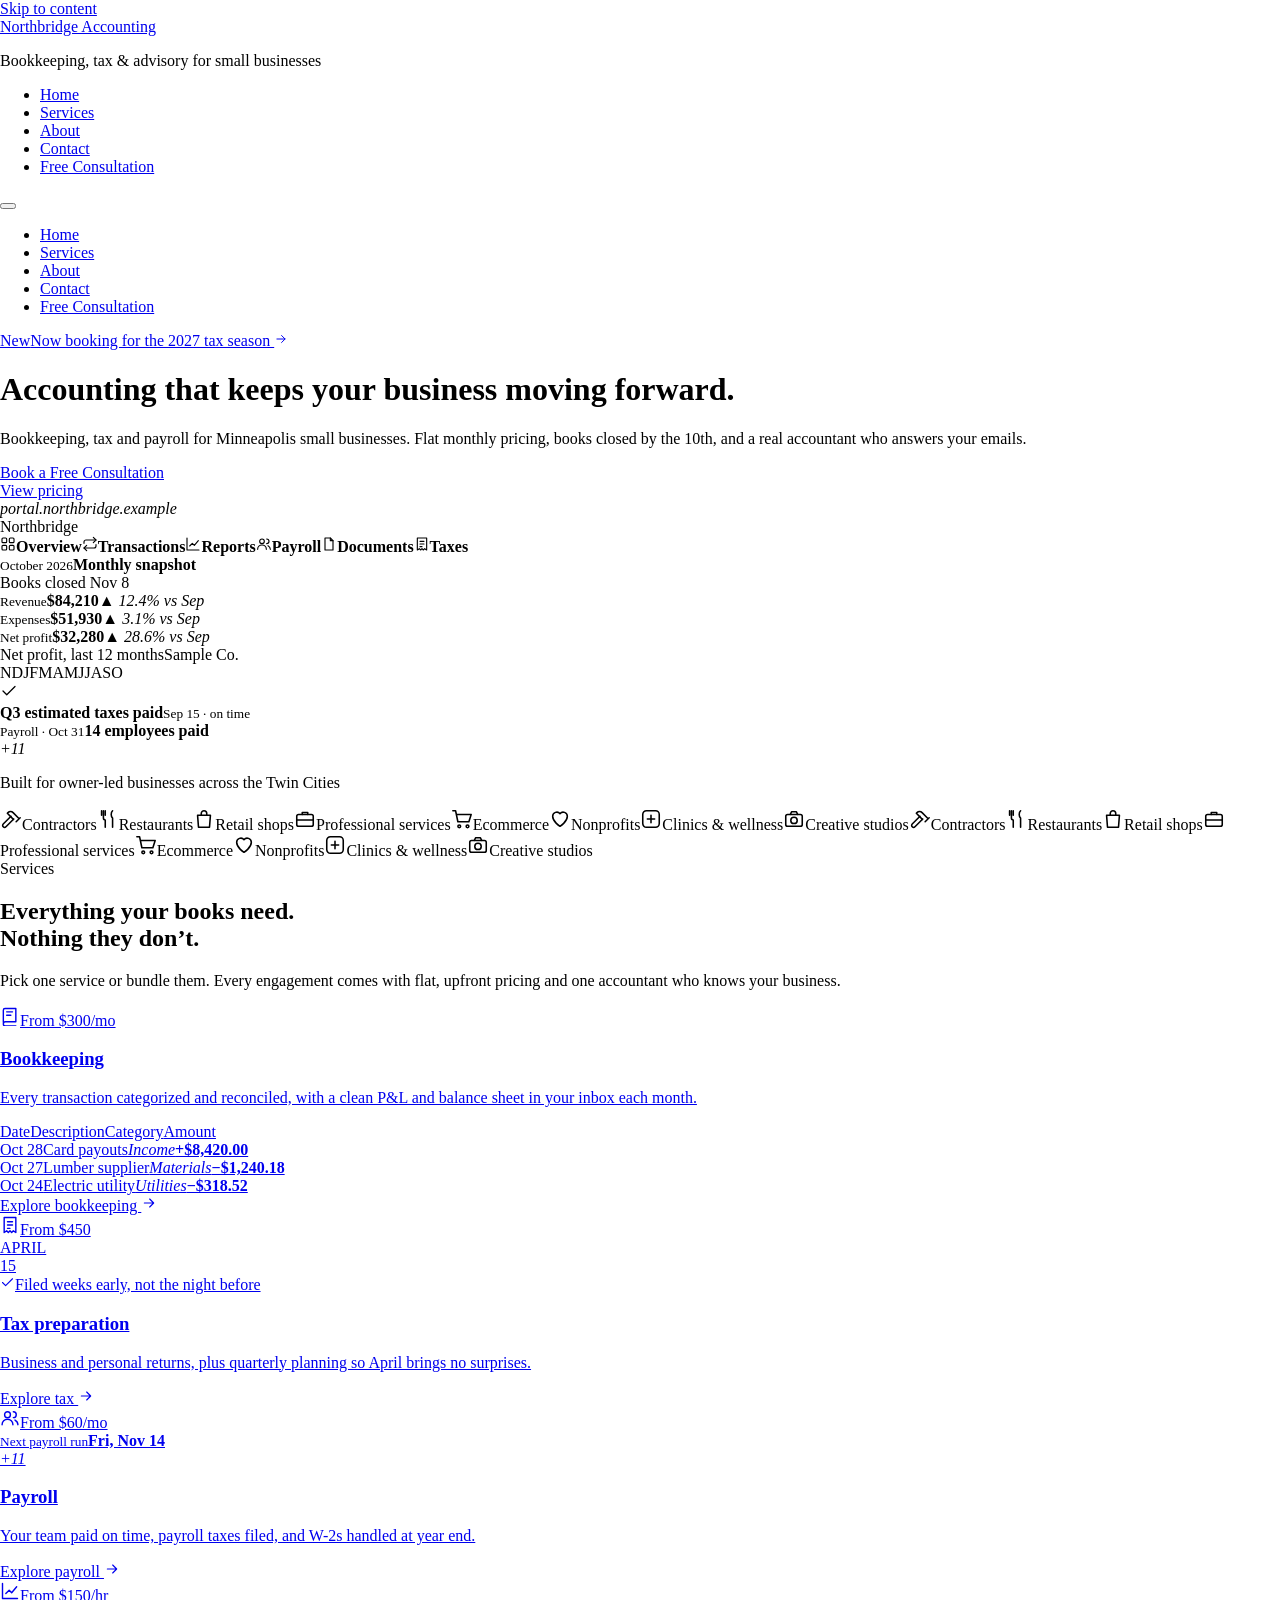
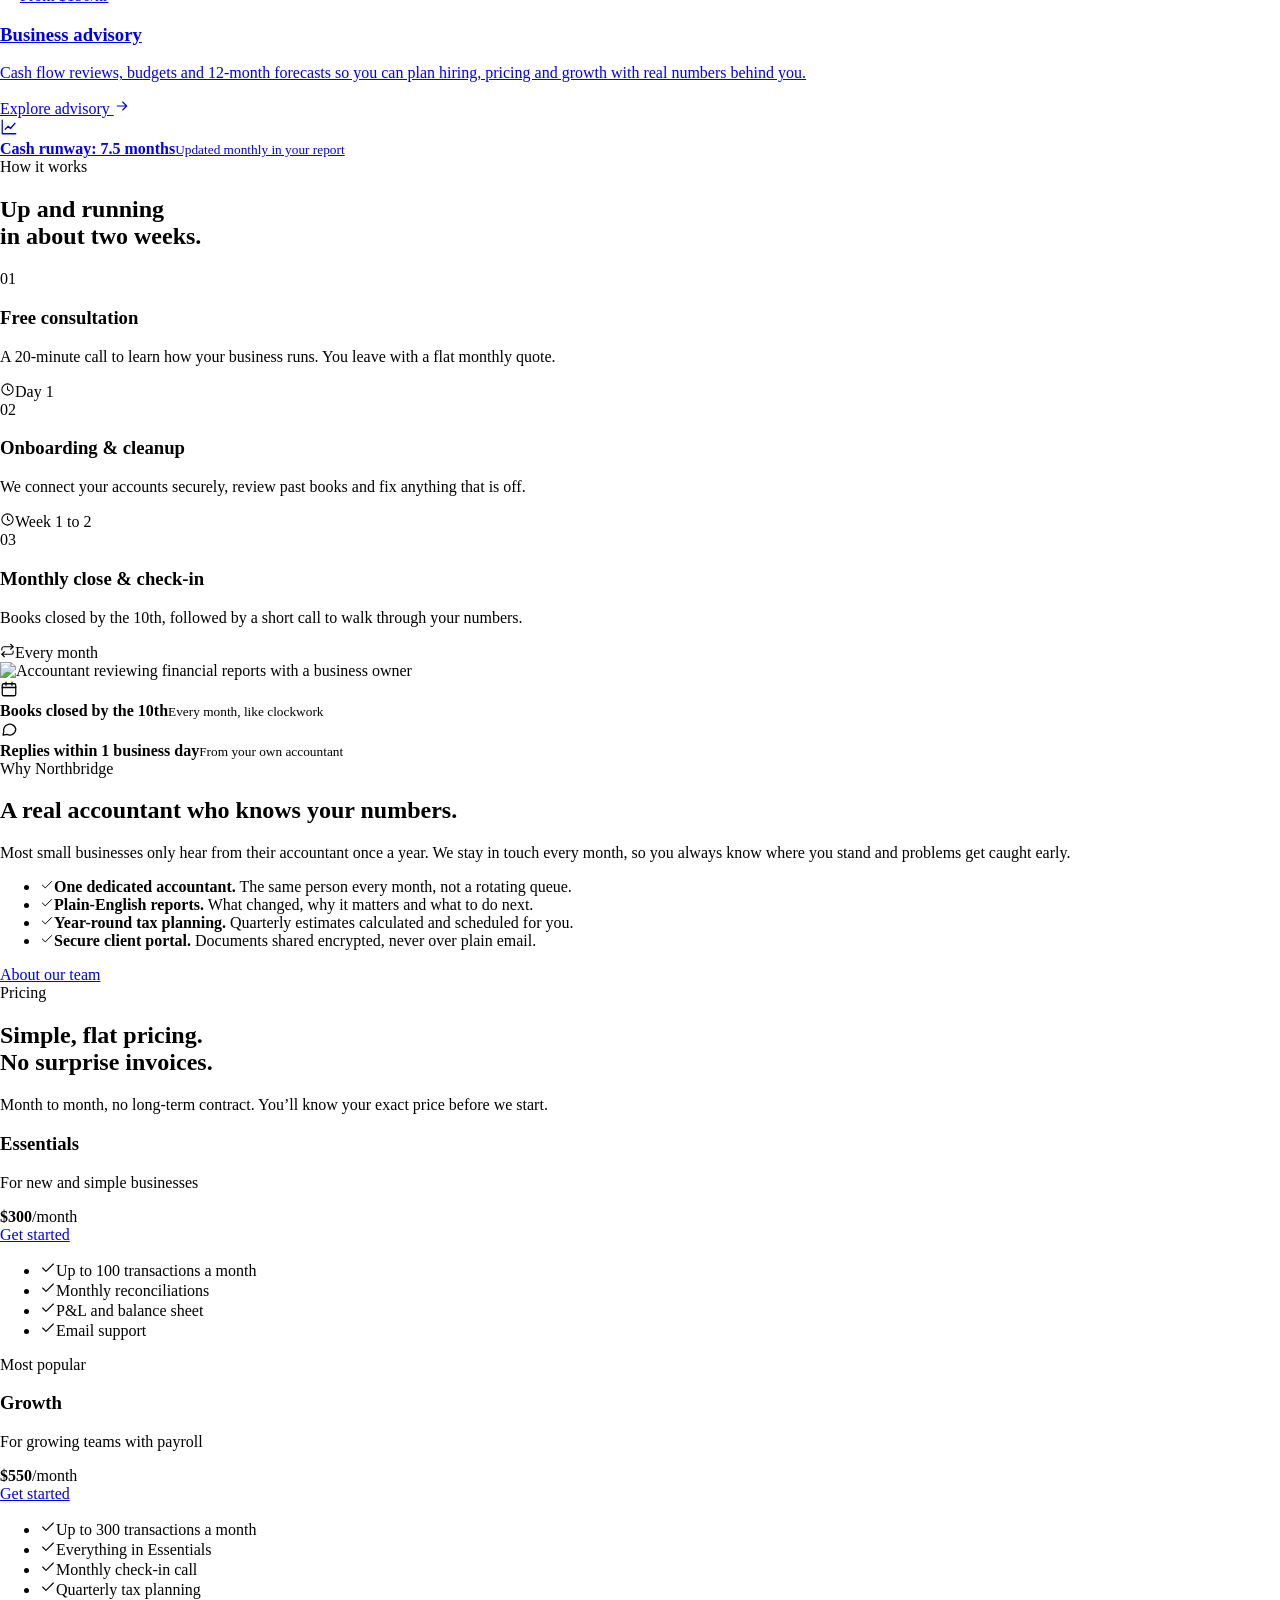
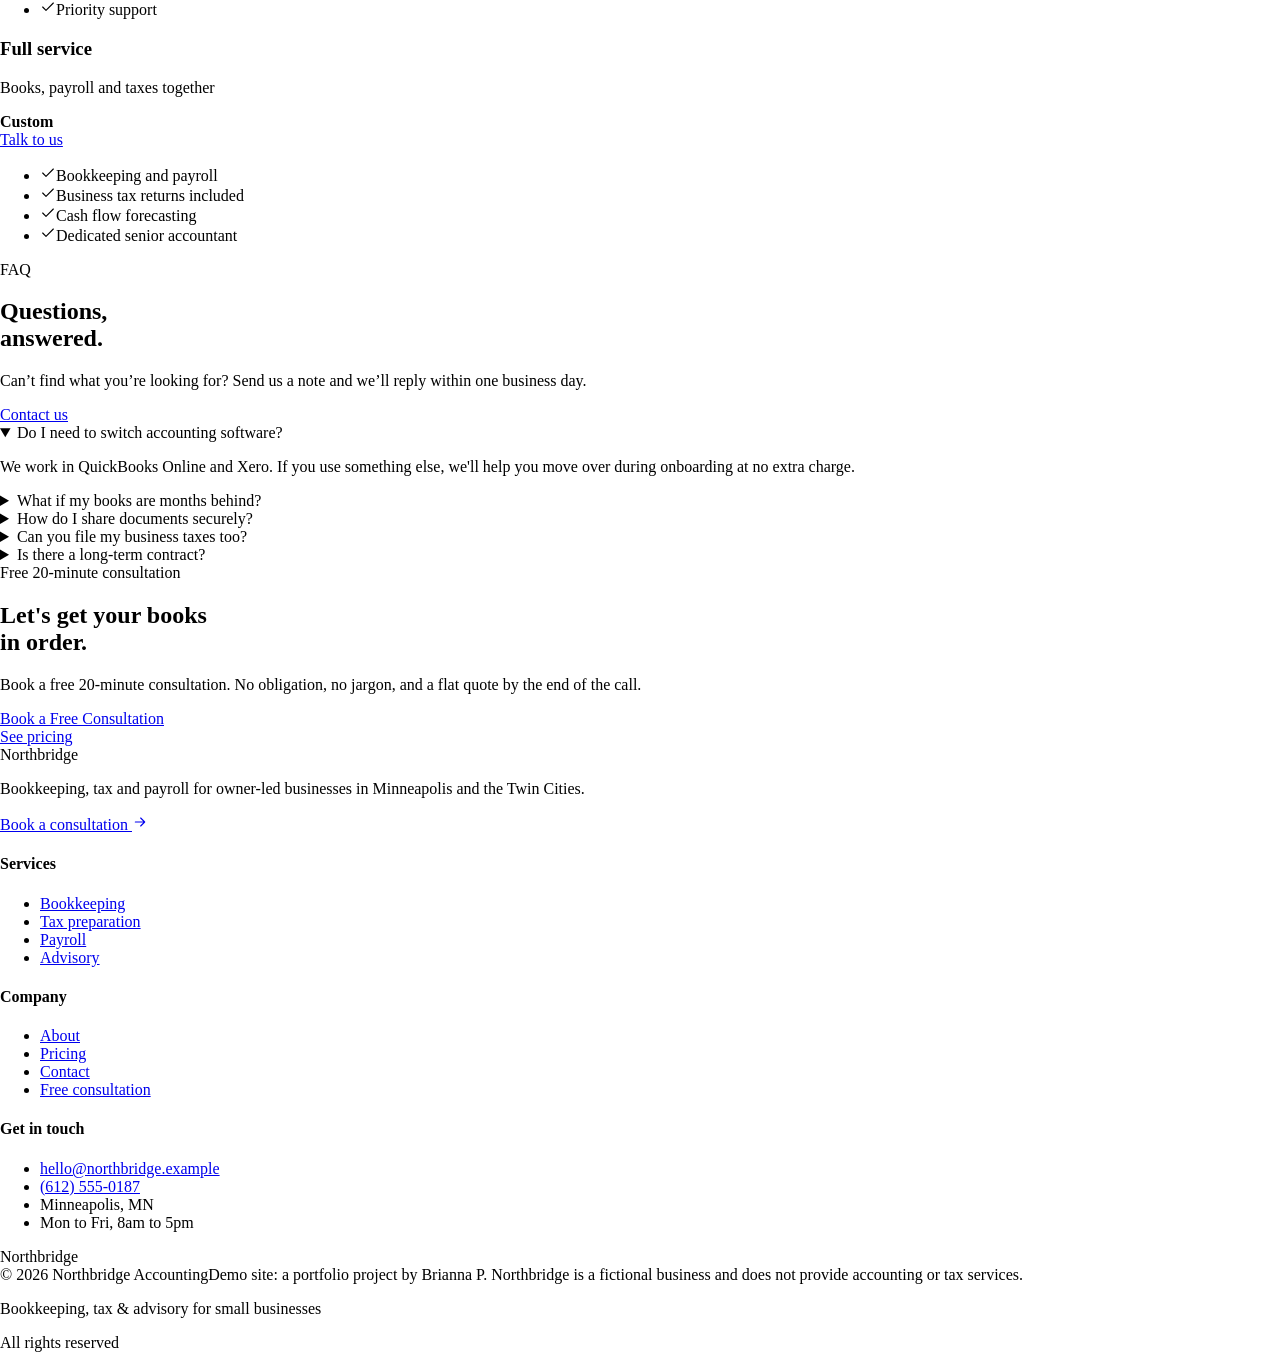
==== index.html @ c3b3b382 "Northbridge Accounting demo site (static export of WordPress + Elementor build) Co-Authored-By: Clau" ====
<!doctype html>
<html lang="en-US">
<head>
<meta name="robots" content="noindex">
	<meta charset="UTF-8">
	<meta name="viewport" content="width=device-width, initial-scale=1">
	<link rel="profile" href="https://gmpg.org/xfn/11">
		<style>
		@media (prefers-reduced-motion: no-preference) {
			@view-transition {
				navigation: auto;
			}

			::view-transition-group(root),
			::view-transition-old(root),
			::view-transition-new(root) {
				animation-delay: 0s;
				animation-duration: 0s;
			}

			::view-transition-old(root),
			::view-transition-new(root) {
				mix-blend-mode: normal;
			}
		}
	</style>
	<title>Northbridge Accounting &#8211; Bookkeeping, tax &amp; advisory for small businesses</title>
<meta name='robots' content='max-image-preview:large' />
<meta name="theme-color" content="#0A0F1C">
<link rel='dns-prefetch' href='//fonts.googleapis.com' />
<link rel="alternate" type="application/rss+xml" title="Northbridge Accounting &raquo; Feed" href="/northbridge-demo/feed/" />
<link rel="alternate" type="application/rss+xml" title="Northbridge Accounting &raquo; Comments Feed" href="/northbridge-demo/comments/feed/" />
<style id="wp-img-auto-sizes-contain-inline-css">
img:is([sizes=auto i],[sizes^="auto," i]){contain-intrinsic-size:3000px 1500px}
/*# sourceURL=wp-img-auto-sizes-contain-inline-css */
</style>
<style id="wp-emoji-styles-inline-css">

	img.wp-smiley, img.emoji {
		display: inline !important;
		border: none !important;
		box-shadow: none !important;
		height: 1em !important;
		width: 1em !important;
		margin: 0 0.07em !important;
		vertical-align: -0.1em !important;
		background: none !important;
		padding: 0 !important;
	}
/*# sourceURL=wp-emoji-styles-inline-css */
</style>
<style id="global-styles-inline-css">
:root{--wp--preset--aspect-ratio--square: 1;--wp--preset--aspect-ratio--4-3: 4/3;--wp--preset--aspect-ratio--3-4: 3/4;--wp--preset--aspect-ratio--3-2: 3/2;--wp--preset--aspect-ratio--2-3: 2/3;--wp--preset--aspect-ratio--16-9: 16/9;--wp--preset--aspect-ratio--9-16: 9/16;--wp--preset--color--black: #000000;--wp--preset--color--cyan-bluish-gray: #abb8c3;--wp--preset--color--white: #ffffff;--wp--preset--color--pale-pink: #f78da7;--wp--preset--color--vivid-red: #cf2e2e;--wp--preset--color--luminous-vivid-orange: #ff6900;--wp--preset--color--luminous-vivid-amber: #fcb900;--wp--preset--color--light-green-cyan: #7bdcb5;--wp--preset--color--vivid-green-cyan: #00d084;--wp--preset--color--pale-cyan-blue: #8ed1fc;--wp--preset--color--vivid-cyan-blue: #0693e3;--wp--preset--color--vivid-purple: #9b51e0;--wp--preset--gradient--vivid-cyan-blue-to-vivid-purple: linear-gradient(135deg,rgb(6,147,227) 0%,rgb(155,81,224) 100%);--wp--preset--gradient--light-green-cyan-to-vivid-green-cyan: linear-gradient(135deg,rgb(122,220,180) 0%,rgb(0,208,130) 100%);--wp--preset--gradient--luminous-vivid-amber-to-luminous-vivid-orange: linear-gradient(135deg,rgb(252,185,0) 0%,rgb(255,105,0) 100%);--wp--preset--gradient--luminous-vivid-orange-to-vivid-red: linear-gradient(135deg,rgb(255,105,0) 0%,rgb(207,46,46) 100%);--wp--preset--gradient--very-light-gray-to-cyan-bluish-gray: linear-gradient(135deg,rgb(238,238,238) 0%,rgb(169,184,195) 100%);--wp--preset--gradient--cool-to-warm-spectrum: linear-gradient(135deg,rgb(74,234,220) 0%,rgb(151,120,209) 20%,rgb(207,42,186) 40%,rgb(238,44,130) 60%,rgb(251,105,98) 80%,rgb(254,248,76) 100%);--wp--preset--gradient--blush-light-purple: linear-gradient(135deg,rgb(255,206,236) 0%,rgb(152,150,240) 100%);--wp--preset--gradient--blush-bordeaux: linear-gradient(135deg,rgb(254,205,165) 0%,rgb(254,45,45) 50%,rgb(107,0,62) 100%);--wp--preset--gradient--luminous-dusk: linear-gradient(135deg,rgb(255,203,112) 0%,rgb(199,81,192) 50%,rgb(65,88,208) 100%);--wp--preset--gradient--pale-ocean: linear-gradient(135deg,rgb(255,245,203) 0%,rgb(182,227,212) 50%,rgb(51,167,181) 100%);--wp--preset--gradient--electric-grass: linear-gradient(135deg,rgb(202,248,128) 0%,rgb(113,206,126) 100%);--wp--preset--gradient--midnight: linear-gradient(135deg,rgb(2,3,129) 0%,rgb(40,116,252) 100%);--wp--preset--font-size--small: 13px;--wp--preset--font-size--medium: 20px;--wp--preset--font-size--large: 36px;--wp--preset--font-size--x-large: 42px;--wp--preset--spacing--20: 0.44rem;--wp--preset--spacing--30: 0.67rem;--wp--preset--spacing--40: 1rem;--wp--preset--spacing--50: 1.5rem;--wp--preset--spacing--60: 2.25rem;--wp--preset--spacing--70: 3.38rem;--wp--preset--spacing--80: 5.06rem;--wp--preset--shadow--natural: 6px 6px 9px rgba(0, 0, 0, 0.2);--wp--preset--shadow--deep: 12px 12px 50px rgba(0, 0, 0, 0.4);--wp--preset--shadow--sharp: 6px 6px 0px rgba(0, 0, 0, 0.2);--wp--preset--shadow--outlined: 6px 6px 0px -3px rgb(255, 255, 255), 6px 6px rgb(0, 0, 0);--wp--preset--shadow--crisp: 6px 6px 0px rgb(0, 0, 0);}.wp-block-button{--wp--preset--dimension--25: 25%;--wp--preset--dimension--50: 50%;--wp--preset--dimension--75: 75%;--wp--preset--dimension--100: 100%;}:root { --wp--style--global--content-size: 800px;--wp--style--global--wide-size: 1200px; }:where(body) { margin: 0; }.wp-site-blocks > .alignleft { float: left; margin-right: 2em; }.wp-site-blocks > .alignright { float: right; margin-left: 2em; }.wp-site-blocks > .aligncenter { justify-content: center; margin-left: auto; margin-right: auto; }:where(.wp-site-blocks) > * { margin-block-start: 24px; margin-block-end: 0; }:where(.wp-site-blocks) > :first-child { margin-block-start: 0; }:where(.wp-site-blocks) > :last-child { margin-block-end: 0; }:root { --wp--style--block-gap: 24px; }:root :where(.is-layout-flow) > :first-child{margin-block-start: 0;}:root :where(.is-layout-flow) > :last-child{margin-block-end: 0;}:root :where(.is-layout-flow) > *{margin-block-start: 24px;margin-block-end: 0;}:root :where(.is-layout-constrained) > :first-child{margin-block-start: 0;}:root :where(.is-layout-constrained) > :last-child{margin-block-end: 0;}:root :where(.is-layout-constrained) > *{margin-block-start: 24px;margin-block-end: 0;}:root :where(.is-layout-flex){gap: 24px;}:root :where(.is-layout-grid){gap: 24px;}.is-layout-flow > .alignleft{float: left;margin-inline-start: 0;margin-inline-end: 2em;}.is-layout-flow > .alignright{float: right;margin-inline-start: 2em;margin-inline-end: 0;}.is-layout-flow > .aligncenter{margin-left: auto !important;margin-right: auto !important;}.is-layout-constrained > .alignleft{float: left;margin-inline-start: 0;margin-inline-end: 2em;}.is-layout-constrained > .alignright{float: right;margin-inline-start: 2em;margin-inline-end: 0;}.is-layout-constrained > .aligncenter{margin-left: auto !important;margin-right: auto !important;}.is-layout-constrained > :where(:not(.alignleft):not(.alignright):not(.alignfull)){max-width: var(--wp--style--global--content-size);margin-left: auto !important;margin-right: auto !important;}.is-layout-constrained > .alignwide{max-width: var(--wp--style--global--wide-size);}body .is-layout-flex{display: flex;}.is-layout-flex{flex-wrap: wrap;align-items: center;}.is-layout-flex > :is(*, div){margin: 0;}body .is-layout-grid{display: grid;}.is-layout-grid > :is(*, div){margin: 0;}body{padding-top: 0px;padding-right: 0px;padding-bottom: 0px;padding-left: 0px;}:root :where(.wp-element-button, .wp-block-button__link){background-color: #32373c;border-width: 0;color: #fff;font-family: inherit;font-size: inherit;font-style: inherit;font-weight: inherit;letter-spacing: inherit;line-height: inherit;padding-top: calc(0.667em + 2px);padding-right: calc(1.333em + 2px);padding-bottom: calc(0.667em + 2px);padding-left: calc(1.333em + 2px);text-decoration: none;text-transform: inherit;}.has-black-color{color: var(--wp--preset--color--black) !important;}.has-cyan-bluish-gray-color{color: var(--wp--preset--color--cyan-bluish-gray) !important;}.has-white-color{color: var(--wp--preset--color--white) !important;}.has-pale-pink-color{color: var(--wp--preset--color--pale-pink) !important;}.has-vivid-red-color{color: var(--wp--preset--color--vivid-red) !important;}.has-luminous-vivid-orange-color{color: var(--wp--preset--color--luminous-vivid-orange) !important;}.has-luminous-vivid-amber-color{color: var(--wp--preset--color--luminous-vivid-amber) !important;}.has-light-green-cyan-color{color: var(--wp--preset--color--light-green-cyan) !important;}.has-vivid-green-cyan-color{color: var(--wp--preset--color--vivid-green-cyan) !important;}.has-pale-cyan-blue-color{color: var(--wp--preset--color--pale-cyan-blue) !important;}.has-vivid-cyan-blue-color{color: var(--wp--preset--color--vivid-cyan-blue) !important;}.has-vivid-purple-color{color: var(--wp--preset--color--vivid-purple) !important;}.has-black-background-color{background-color: var(--wp--preset--color--black) !important;}.has-cyan-bluish-gray-background-color{background-color: var(--wp--preset--color--cyan-bluish-gray) !important;}.has-white-background-color{background-color: var(--wp--preset--color--white) !important;}.has-pale-pink-background-color{background-color: var(--wp--preset--color--pale-pink) !important;}.has-vivid-red-background-color{background-color: var(--wp--preset--color--vivid-red) !important;}.has-luminous-vivid-orange-background-color{background-color: var(--wp--preset--color--luminous-vivid-orange) !important;}.has-luminous-vivid-amber-background-color{background-color: var(--wp--preset--color--luminous-vivid-amber) !important;}.has-light-green-cyan-background-color{background-color: var(--wp--preset--color--light-green-cyan) !important;}.has-vivid-green-cyan-background-color{background-color: var(--wp--preset--color--vivid-green-cyan) !important;}.has-pale-cyan-blue-background-color{background-color: var(--wp--preset--color--pale-cyan-blue) !important;}.has-vivid-cyan-blue-background-color{background-color: var(--wp--preset--color--vivid-cyan-blue) !important;}.has-vivid-purple-background-color{background-color: var(--wp--preset--color--vivid-purple) !important;}.has-black-border-color{border-color: var(--wp--preset--color--black) !important;}.has-cyan-bluish-gray-border-color{border-color: var(--wp--preset--color--cyan-bluish-gray) !important;}.has-white-border-color{border-color: var(--wp--preset--color--white) !important;}.has-pale-pink-border-color{border-color: var(--wp--preset--color--pale-pink) !important;}.has-vivid-red-border-color{border-color: var(--wp--preset--color--vivid-red) !important;}.has-luminous-vivid-orange-border-color{border-color: var(--wp--preset--color--luminous-vivid-orange) !important;}.has-luminous-vivid-amber-border-color{border-color: var(--wp--preset--color--luminous-vivid-amber) !important;}.has-light-green-cyan-border-color{border-color: var(--wp--preset--color--light-green-cyan) !important;}.has-vivid-green-cyan-border-color{border-color: var(--wp--preset--color--vivid-green-cyan) !important;}.has-pale-cyan-blue-border-color{border-color: var(--wp--preset--color--pale-cyan-blue) !important;}.has-vivid-cyan-blue-border-color{border-color: var(--wp--preset--color--vivid-cyan-blue) !important;}.has-vivid-purple-border-color{border-color: var(--wp--preset--color--vivid-purple) !important;}.has-vivid-cyan-blue-to-vivid-purple-gradient-background{background: var(--wp--preset--gradient--vivid-cyan-blue-to-vivid-purple) !important;}.has-light-green-cyan-to-vivid-green-cyan-gradient-background{background: var(--wp--preset--gradient--light-green-cyan-to-vivid-green-cyan) !important;}.has-luminous-vivid-amber-to-luminous-vivid-orange-gradient-background{background: var(--wp--preset--gradient--luminous-vivid-amber-to-luminous-vivid-orange) !important;}.has-luminous-vivid-orange-to-vivid-red-gradient-background{background: var(--wp--preset--gradient--luminous-vivid-orange-to-vivid-red) !important;}.has-very-light-gray-to-cyan-bluish-gray-gradient-background{background: var(--wp--preset--gradient--very-light-gray-to-cyan-bluish-gray) !important;}.has-cool-to-warm-spectrum-gradient-background{background: var(--wp--preset--gradient--cool-to-warm-spectrum) !important;}.has-blush-light-purple-gradient-background{background: var(--wp--preset--gradient--blush-light-purple) !important;}.has-blush-bordeaux-gradient-background{background: var(--wp--preset--gradient--blush-bordeaux) !important;}.has-luminous-dusk-gradient-background{background: var(--wp--preset--gradient--luminous-dusk) !important;}.has-pale-ocean-gradient-background{background: var(--wp--preset--gradient--pale-ocean) !important;}.has-electric-grass-gradient-background{background: var(--wp--preset--gradient--electric-grass) !important;}.has-midnight-gradient-background{background: var(--wp--preset--gradient--midnight) !important;}.has-small-font-size{font-size: var(--wp--preset--font-size--small) !important;}.has-medium-font-size{font-size: var(--wp--preset--font-size--medium) !important;}.has-large-font-size{font-size: var(--wp--preset--font-size--large) !important;}.has-x-large-font-size{font-size: var(--wp--preset--font-size--x-large) !important;}
:root :where(.wp-block-icon svg){width: 24px;}
:root :where(.wp-block-pullquote){font-size: 1.5em;line-height: 1.6;}
/*# sourceURL=global-styles-inline-css */
</style>
<link rel='stylesheet' id='contact-form-7-css' href='/northbridge-demo/wp-content/plugins/contact-form-7/includes/css/styles.css?ver=6.2.3' media='all' />
<link rel='stylesheet' id='hello-elementor-css' href='/northbridge-demo/wp-content/themes/hello-elementor/assets/css/reset.css?ver=3.5.1' media='all' />
<link rel='stylesheet' id='hello-elementor-theme-style-css' href='/northbridge-demo/wp-content/themes/hello-elementor/assets/css/theme.css?ver=3.5.1' media='all' />
<link rel='stylesheet' id='hello-elementor-header-footer-css' href='/northbridge-demo/wp-content/themes/hello-elementor/assets/css/header-footer.css?ver=3.5.1' media='all' />
<link rel='stylesheet' id='elementor-frontend-css' href='/northbridge-demo/wp-content/plugins/elementor/assets/css/frontend.min.css?ver=4.3.5' media='all' />
<style id="elementor-frontend-inline-css">
.e-heading-base a, .e-paragraph-base a { all: unset; cursor: pointer; }form[data-element_type="e-form"].form-state-success [data-element_type="e-form-success-message"],form[data-element_type="e-form"].form-state-error [data-element_type="e-form-error-message"]{ display: block; }.elementor-edit-mode [data-element_type="e-form-success-message"]:is(.elementor-element-editable, :has(.elementor-element-editable), :has(> .elementor-empty-view)),.elementor-edit-mode [data-element_type="e-form-error-message"]:is(.elementor-element-editable, :has(.elementor-element-editable), :has(> .elementor-empty-view)){ display: block; }.e-background-video { position: relative; overflow: hidden; }.e-background-video__media { position: absolute; inset: 0; width: 100%; height: 100%; object-fit: cover; pointer-events: none; z-index: 0; }.e-background-video__content { position: relative; z-index: 1; flex: 1 1 auto; }.elementor-edit-mode .e-background-video__content.e-atomic-element:has(> .elementor-empty-view) { display: flex; flex-direction: column; flex: 1 1 auto; min-height: 0; }.elementor-edit-mode .e-background-video__content.e-atomic-element:has(> .elementor-empty-view) > .elementor-empty-view.elementor-empty-view { position: relative; flex: 1 1 auto; min-height: 120px; height: auto; width: 100%; }.elementor-edit-mode .e-background-video__content.e-atomic-element:has(> .elementor-empty-view) > .elementor-empty-view > .elementor-first-add { position: absolute; inset: 0; width: 100%; height: 100%; }.e-background-video__controls { z-index: 2; }.e-background-video__play, .e-background-video__pause { appearance: none; -webkit-appearance: none; }.e-background-video.e-background-video--playing .e-background-video__play { display: none; }.e-background-video.e-background-video--paused .e-background-video__pause { display: none; }.e-background-video:not(.e-background-video--playing):not(.e-background-video--paused) .e-background-video__controls,.e-background-video:not(.e-background-video--playing):not(.e-background-video--paused) .e-background-video__play,.e-background-video:not(.e-background-video--playing):not(.e-background-video--paused) .e-background-video__pause { display: none; }.e-accordion-item-header-base { list-style: none; }.e-accordion-item-header-base::-webkit-details-marker { display: none; }.e-accordion-item-base { interpolate-size: allow-keywords; }.e-accordion-item-base::details-content {block-size: 0; overflow: hidden;transition: block-size .3s ease, content-visibility .3s ease allow-discrete;}.e-accordion-item-base[open]::details-content { block-size: auto; }.e-accordion-item-icon-base.e-accordion-item-icon-base .e-svg-base { width: auto; height: 100%; max-width: 100%; }.e-accordion-item-icon-base.e-accordion-item-icon-base .e-svg-base svg { width: auto !important; }.e-accordion-item-icon-base svg { transition: transform .3s ease; }.e-accordion-item-base[open] > summary .e-accordion-item-icon-base svg { transform: rotate(180deg); }
/*# sourceURL=elementor-frontend-inline-css */
</style>
<link rel='stylesheet' id='elementor-post-4-css' href='/northbridge-demo/wp-content/uploads/elementor/css/post-4.css?ver=1792617129' media='all' />
<link rel='stylesheet' id='widget-heading-css' href='/northbridge-demo/wp-content/plugins/elementor/assets/css/widget-heading.min.css?ver=4.3.5' media='all' />
<link rel='stylesheet' id='elementor-post-17-css' href='/northbridge-demo/wp-content/uploads/elementor/css/post-17.css?ver=1792617129' media='all' />
<link rel='stylesheet' id='base-desktop-css' href='/northbridge-demo/wp-content/uploads/elementor/css/base-desktop.css?ver=6ad92aa936b00' media='all' />
<link rel='stylesheet' id='base-mobile-css' href='/northbridge-demo/wp-content/uploads/elementor/css/base-mobile.css?ver=6ad92aa936b00' media='(max-width:767px)' />
<link rel='stylesheet' id='nb-fonts-css' href='https://fonts.googleapis.com/css2?family=Inter:wght@400;500;600&#038;family=Inter+Tight:wght@500;600;700&#038;display=swap' media='all' />
<link rel='stylesheet' id='nb-site-css' href='/northbridge-demo/wp-content/plugins/northbridge-site/assets/nb.css?ver=1.0.1792617644' media='all' />
<link rel='stylesheet' id='elementor-gf-intertight-css' href='https://fonts.googleapis.com/css?family=Inter+Tight:100,100italic,200,200italic,300,300italic,400,400italic,500,500italic,600,600italic,700,700italic,800,800italic,900,900italic&#038;display=swap' media='all' />
<link rel='stylesheet' id='elementor-gf-inter-css' href='https://fonts.googleapis.com/css?family=Inter:100,100italic,200,200italic,300,300italic,400,400italic,500,500italic,600,600italic,700,700italic,800,800italic,900,900italic&#038;display=swap' media='all' />
<script id="jquery-core-js" src="/northbridge-demo/wp-includes/js/jquery/jquery.min.js?ver=3.7.1"></script>
<script id="jquery-migrate-js" src="/northbridge-demo/wp-includes/js/jquery/jquery-migrate.min.js?ver=3.4.1"></script>
<meta name="generator" content="WordPress 7.1.3" />
<link rel="canonical" href="/northbridge-demo/" />
<link rel='shortlink' href='/northbridge-demo/' />
	<script>
		function addTargetBlankToExternalLinks() {
			function addTargetBlank(a) {
				const url = new URL(a.href, location);
				if (url.origin !== location.origin) {
					a.target = '_blank';
				}
			}

			// Set target="_blank" for existing external links – this
			// covers keyboard navigation.
			document.querySelectorAll('a[href]').forEach(a => {
				addTargetBlank(a);
			});

			// Set target="_blank" for external links when clicked.
			// This covers links that are added after the page has loaded.
			document.addEventListener('click', e => {
				// window, document, SVG Text nodes etc. don't have the `closest` method
				if ( !e.target?.closest ) {
					return;
				}
				const a = e.target.closest('a[href]');
				if (!a) return;
				addTargetBlank(a);
			});

			// Also handle focus events to cover keyboard navigation on
			// links that are added after the page has loaded.
			document.addEventListener('focus', e => {
				// window, document, SVG Text nodes etc. don't have the `closest` method
				if ( !e.target?.closest ) {
					return;
				}
				const a = e.target?.closest('a[href]');
				if (!a) return;
				addTargetBlank(a);
			}, true);
		}

		if (document.readyState === 'loading') {
			document.addEventListener('DOMContentLoaded', addTargetBlankToExternalLinks);
		} else {
			addTargetBlankToExternalLinks();
		}
	</script>

		<meta name="generator" content="Elementor 4.3.5; features: e_font_icon_svg, additional_custom_breakpoints; settings: css_print_method-external, google_font-enabled, font_display-swap">
			<style>
				.e-con.e-parent:nth-of-type(n+4):not(.e-lazyloaded):not(.e-no-lazyload),
				.e-con.e-parent:nth-of-type(n+4):not(.e-lazyloaded):not(.e-no-lazyload) * {
					background-image: none !important;
				}
				@media screen and (max-height: 1024px) {
					.e-con.e-parent:nth-of-type(n+3):not(.e-lazyloaded):not(.e-no-lazyload),
					.e-con.e-parent:nth-of-type(n+3):not(.e-lazyloaded):not(.e-no-lazyload) * {
						background-image: none !important;
					}
				}
				@media screen and (max-height: 640px) {
					.e-con.e-parent:nth-of-type(n+2):not(.e-lazyloaded):not(.e-no-lazyload),
					.e-con.e-parent:nth-of-type(n+2):not(.e-lazyloaded):not(.e-no-lazyload) * {
						background-image: none !important;
					}
				}
			</style>
			</head>
<body class="home wp-singular page-template page-template-elementor_header_footer page page-id-17 wp-embed-responsive wp-theme-hello-elementor hello-elementor-default elementor-default elementor-template-full-width elementor-kit-4 elementor-page elementor-page-17">


<a class="skip-link screen-reader-text" href="#content">Skip to content</a>

<header id="site-header" class="site-header dynamic-header menu-dropdown-tablet">
	<div class="header-inner">
		<div class="site-branding show-title">
							<div class="site-title show">
					<a href="/northbridge-demo/" title="Home" rel="home">
						Northbridge Accounting					</a>
				</div>
							<p class="site-description show">
					Bookkeeping, tax &amp; advisory for small businesses				</p>
					</div>

					<nav class="site-navigation show" aria-label="Main menu">
				<ul id="menu-main-menu" class="menu"><li id="menu-item-27" class="menu-item menu-item-type-post_type menu-item-object-page menu-item-home current-menu-item page_item page-item-17 current_page_item menu-item-27"><a href="/northbridge-demo/" aria-current="page">Home</a></li>
<li id="menu-item-28" class="menu-item menu-item-type-post_type menu-item-object-page menu-item-28"><a href="/northbridge-demo/services/">Services</a></li>
<li id="menu-item-29" class="menu-item menu-item-type-post_type menu-item-object-page menu-item-29"><a href="/northbridge-demo/about/">About</a></li>
<li id="menu-item-30" class="menu-item menu-item-type-post_type menu-item-object-page menu-item-30"><a href="/northbridge-demo/contact/">Contact</a></li>
<li id="menu-item-31" class="fw-nav-cta menu-item menu-item-type-post_type menu-item-object-page menu-item-31"><a href="/northbridge-demo/book/">Free Consultation</a></li>
</ul>			</nav>
							<div class="site-navigation-toggle-holder show">
				<button type="button" class="site-navigation-toggle" aria-expanded="false" aria-label="Menu">
					<span class="site-navigation-toggle-icon" aria-hidden="true"></span>
				</button>
			</div>
			<nav class="site-navigation-dropdown show" aria-label="Mobile menu" aria-hidden="true" inert>
				<ul id="menu-main-menu-1" class="menu"><li class="menu-item menu-item-type-post_type menu-item-object-page menu-item-home current-menu-item page_item page-item-17 current_page_item menu-item-27"><a href="/northbridge-demo/" aria-current="page">Home</a></li>
<li class="menu-item menu-item-type-post_type menu-item-object-page menu-item-28"><a href="/northbridge-demo/services/">Services</a></li>
<li class="menu-item menu-item-type-post_type menu-item-object-page menu-item-29"><a href="/northbridge-demo/about/">About</a></li>
<li class="menu-item menu-item-type-post_type menu-item-object-page menu-item-30"><a href="/northbridge-demo/contact/">Contact</a></li>
<li class="fw-nav-cta menu-item menu-item-type-post_type menu-item-object-page menu-item-31"><a href="/northbridge-demo/book/">Free Consultation</a></li>
</ul>			</nav>
			</div>
</header>
		<div data-elementor-type="wp-page" data-elementor-id="17" class="elementor elementor-17">
				<div class="elementor-element elementor-element-6fdbd1e e-con-boxed nb-sec nb-hero nb-glow nb-d e-flex e-con e-parent" data-id="6fdbd1e" data-element_type="container" data-e-type="container">
					<div class="e-con-inner">
				<div class="elementor-element elementor-element-6c79550 nb-fit elementor-widget elementor-widget-html" data-id="6c79550" data-element_type="widget" data-e-type="widget" data-widget_type="html.default">
					<a class="nb-pill" href="/northbridge-demo/book/"><span class="nb-pill-tag">New</span>Now booking for the 2027 tax season <svg width="14" height="14" viewBox="0 0 24 24" fill="none" stroke="currentColor" stroke-width="1.7" stroke-linecap="round" stroke-linejoin="round" aria-hidden="true"><path d="M5 12h14M13 6l6 6-6 6"/></svg></a>				</div>
				<div class="elementor-element elementor-element-a84da7f nb-display nb-center elementor-widget elementor-widget-heading" data-id="a84da7f" data-element_type="widget" data-e-type="widget" data-widget_type="heading.default">
					<h1 class="elementor-heading-title elementor-size-default">Accounting that keeps your business <span class="nb-grad">moving forward.</span></h1>				</div>
				<div class="elementor-element elementor-element-fb20d3b nb-lead nb-center elementor-widget elementor-widget-text-editor" data-id="fb20d3b" data-element_type="widget" data-e-type="widget" data-widget_type="text-editor.default">
									<p>Bookkeeping, tax and payroll for Minneapolis small businesses. Flat monthly pricing, books closed by the 10th, and a real accountant who answers your emails.</p>								</div>
		<div class="elementor-element elementor-element-e1decda e-con-full e-flex e-con e-child" data-id="e1decda" data-element_type="container" data-e-type="container">
				<div class="elementor-element elementor-element-3861c6f nb-btn nb-btn--accent nb-btn--arrow elementor-widget elementor-widget-button" data-id="3861c6f" data-element_type="widget" data-e-type="widget" data-widget_type="button.default">
										<a class="elementor-button elementor-button-link elementor-size-sm" href="/northbridge-demo/book/">
						<span class="elementor-button-content-wrapper">
									<span class="elementor-button-text">Book a Free Consultation</span>
					</span>
					</a>
								</div>
				<div class="elementor-element elementor-element-8a43f7e nb-btn nb-btn--ghost elementor-widget elementor-widget-button" data-id="8a43f7e" data-element_type="widget" data-e-type="widget" data-widget_type="button.default">
										<a class="elementor-button elementor-button-link elementor-size-sm" href="/northbridge-demo/services/">
						<span class="elementor-button-content-wrapper">
									<span class="elementor-button-text">View pricing</span>
					</span>
					</a>
								</div>
				</div>
				<div class="elementor-element elementor-element-cb5527d elementor-widget elementor-widget-html" data-id="cb5527d" data-element_type="widget" data-e-type="widget" data-widget_type="html.default">
					<div class="nb-mockwrap"><div class="nb-mock">
<div class="nb-mock-bar"><span></span><span></span><span></span><em>portal.northbridge.example</em></div>
<div class="nb-mock-body"><aside class="nb-mock-side"><div class="nb-ms-brand"><span class="nb-mark" style="width:22px;height:22px;border-radius:6px"></span>Northbridge</div><b class="on"><svg width="16" height="16" viewBox="0 0 24 24" fill="none" stroke="currentColor" stroke-width="1.7" stroke-linecap="round" stroke-linejoin="round" aria-hidden="true"><rect x="3" y="3" width="7" height="7" rx="1.5"/><rect x="14" y="3" width="7" height="7" rx="1.5"/><rect x="3" y="14" width="7" height="7" rx="1.5"/><rect x="14" y="14" width="7" height="7" rx="1.5"/></svg>Overview</b><b><svg width="16" height="16" viewBox="0 0 24 24" fill="none" stroke="currentColor" stroke-width="1.7" stroke-linecap="round" stroke-linejoin="round" aria-hidden="true"><path d="M17 2l4 4-4 4"/><path d="M3 11V9a3 3 0 0 1 3-3h15M7 22l-4-4 4-4"/><path d="M21 13v2a3 3 0 0 1-3 3H3"/></svg>Transactions</b><b><svg width="16" height="16" viewBox="0 0 24 24" fill="none" stroke="currentColor" stroke-width="1.7" stroke-linecap="round" stroke-linejoin="round" aria-hidden="true"><path d="M3 3v18h18"/><path d="m7 15 4-4 3 3 6-7"/></svg>Reports</b><b><svg width="16" height="16" viewBox="0 0 24 24" fill="none" stroke="currentColor" stroke-width="1.7" stroke-linecap="round" stroke-linejoin="round" aria-hidden="true"><circle cx="9" cy="8" r="3.5"/><path d="M2.5 20a6.5 6.5 0 0 1 13 0"/><path d="M16 4.5a3.5 3.5 0 0 1 0 7M18 14.5a6.5 6.5 0 0 1 3.5 5.5"/></svg>Payroll</b><b><svg width="16" height="16" viewBox="0 0 24 24" fill="none" stroke="currentColor" stroke-width="1.7" stroke-linecap="round" stroke-linejoin="round" aria-hidden="true"><path d="M14 3H6v18h12V7z"/><path d="M14 3v4h4"/></svg>Documents</b><b><svg width="16" height="16" viewBox="0 0 24 24" fill="none" stroke="currentColor" stroke-width="1.7" stroke-linecap="round" stroke-linejoin="round" aria-hidden="true"><path d="M5 3h14v18l-3-2-2 2-2-2-2 2-2-2-3 2z"/><path d="M9 8h6M9 12h6M9 16h3"/></svg>Taxes</b></aside>
<div class="nb-mock-main"><div class="nb-mock-head"><div><small>October 2026</small><strong>Monthly snapshot</strong></div><span class="nb-ok"><i></i>Books closed Nov 8</span></div>
<div class="nb-kpis"><div><small>Revenue</small><b>$84,210</b><em class="up">▲ 12.4% vs Sep</em></div><div><small>Expenses</small><b>$51,930</b><em>▲ 3.1% vs Sep</em></div><div><small>Net profit</small><b>$32,280</b><em class="up">▲ 28.6% vs Sep</em></div></div>
<div class="nb-chart"><div class="nb-chart-h"><span>Net profit, last 12 months</span><span class="nb-legend"><i></i>Sample Co.</span></div><div class="nb-bars"><i style="--h:34%;--i:0"></i><i style="--h:41%;--i:1"></i><i style="--h:38%;--i:2"></i><i style="--h:47%;--i:3"></i><i style="--h:44%;--i:4"></i><i style="--h:52%;--i:5"></i><i style="--h:49%;--i:6"></i><i style="--h:58%;--i:7"></i><i style="--h:55%;--i:8"></i><i style="--h:63%;--i:9"></i><i style="--h:61%;--i:10"></i><i style="--h:72%;--i:11" class="on"></i></div><div class="nb-months"><span>N</span><span>D</span><span>J</span><span>F</span><span>M</span><span>A</span><span>M</span><span>J</span><span>J</span><span>A</span><span>S</span><span>O</span></div></div>
</div></div></div>
<div class="nb-float nb-float-a"><span class="nb-fi"><svg width="18" height="18" viewBox="0 0 24 24" fill="none" stroke="currentColor" stroke-width="1.7" stroke-linecap="round" stroke-linejoin="round" aria-hidden="true"><path d="M20 6 9 17l-5-5"/></svg></span><div><b>Q3 estimated taxes paid</b><small>Sep 15 · on time</small></div></div>
<div class="nb-float nb-float-b"><small>Payroll · Oct 31</small><b>14 employees paid</b><div class="nb-av"><i></i><i></i><i></i><i>+11</i></div></div></div>				</div>
					</div>
				</div>
		<div class="elementor-element elementor-element-9fdc9f6 e-con-boxed nb-sec nb-strip e-flex e-con e-parent" data-id="9fdc9f6" data-element_type="container" data-e-type="container">
					<div class="e-con-inner">
				<div class="elementor-element elementor-element-b506dda elementor-widget elementor-widget-html" data-id="b506dda" data-element_type="widget" data-e-type="widget" data-widget_type="html.default">
					<p class="nb-strip-t">Built for owner-led businesses across the Twin Cities</p><div class="nb-marquee"><div class="nb-track"><span class="nb-ind"><svg width="22" height="22" viewBox="0 0 24 24" fill="none" stroke="currentColor" stroke-width="1.7" stroke-linecap="round" stroke-linejoin="round" aria-hidden="true"><path d="m15 12-8.5 8.5a2.1 2.1 0 0 1-3-3L12 9"/><path d="M17.6 15 22 10.6M20.9 11.7l-6.6-6.6a4 4 0 0 0-5.6 0L8 5.8l6.6 6.6"/></svg>Contractors</span><span class="nb-ind"><svg width="22" height="22" viewBox="0 0 24 24" fill="none" stroke="currentColor" stroke-width="1.7" stroke-linecap="round" stroke-linejoin="round" aria-hidden="true"><path d="M7 3v8a2 2 0 0 0 2 2v8M5 3v5M9 3v5M17 3c-2 2-2 6 0 8v10"/></svg>Restaurants</span><span class="nb-ind"><svg width="22" height="22" viewBox="0 0 24 24" fill="none" stroke="currentColor" stroke-width="1.7" stroke-linecap="round" stroke-linejoin="round" aria-hidden="true"><path d="M5 8h14l-1 13H6z"/><path d="M9 8V6a3 3 0 0 1 6 0v2"/></svg>Retail shops</span><span class="nb-ind"><svg width="22" height="22" viewBox="0 0 24 24" fill="none" stroke="currentColor" stroke-width="1.7" stroke-linecap="round" stroke-linejoin="round" aria-hidden="true"><rect x="3" y="7" width="18" height="13" rx="2"/><path d="M9 7V5h6v2M3 13h18"/></svg>Professional services</span><span class="nb-ind"><svg width="22" height="22" viewBox="0 0 24 24" fill="none" stroke="currentColor" stroke-width="1.7" stroke-linecap="round" stroke-linejoin="round" aria-hidden="true"><circle cx="9" cy="20" r="1.5"/><circle cx="18" cy="20" r="1.5"/><path d="M2 3h3l2.5 12h12L22 7H6"/></svg>Ecommerce</span><span class="nb-ind"><svg width="22" height="22" viewBox="0 0 24 24" fill="none" stroke="currentColor" stroke-width="1.7" stroke-linecap="round" stroke-linejoin="round" aria-hidden="true"><path d="M12 20s-8-5-8-11a4.5 4.5 0 0 1 8-2.8A4.5 4.5 0 0 1 20 9c0 6-8 11-8 11z"/></svg>Nonprofits</span><span class="nb-ind"><svg width="22" height="22" viewBox="0 0 24 24" fill="none" stroke="currentColor" stroke-width="1.7" stroke-linecap="round" stroke-linejoin="round" aria-hidden="true"><rect x="3" y="3" width="18" height="18" rx="4"/><path d="M12 8v8M8 12h8"/></svg>Clinics & wellness</span><span class="nb-ind"><svg width="22" height="22" viewBox="0 0 24 24" fill="none" stroke="currentColor" stroke-width="1.7" stroke-linecap="round" stroke-linejoin="round" aria-hidden="true"><rect x="3" y="7" width="18" height="13" rx="2"/><circle cx="12" cy="13.5" r="3.5"/><path d="M8 7l1.5-3h5L16 7"/></svg>Creative studios</span><span class="nb-ind"><svg width="22" height="22" viewBox="0 0 24 24" fill="none" stroke="currentColor" stroke-width="1.7" stroke-linecap="round" stroke-linejoin="round" aria-hidden="true"><path d="m15 12-8.5 8.5a2.1 2.1 0 0 1-3-3L12 9"/><path d="M17.6 15 22 10.6M20.9 11.7l-6.6-6.6a4 4 0 0 0-5.6 0L8 5.8l6.6 6.6"/></svg>Contractors</span><span class="nb-ind"><svg width="22" height="22" viewBox="0 0 24 24" fill="none" stroke="currentColor" stroke-width="1.7" stroke-linecap="round" stroke-linejoin="round" aria-hidden="true"><path d="M7 3v8a2 2 0 0 0 2 2v8M5 3v5M9 3v5M17 3c-2 2-2 6 0 8v10"/></svg>Restaurants</span><span class="nb-ind"><svg width="22" height="22" viewBox="0 0 24 24" fill="none" stroke="currentColor" stroke-width="1.7" stroke-linecap="round" stroke-linejoin="round" aria-hidden="true"><path d="M5 8h14l-1 13H6z"/><path d="M9 8V6a3 3 0 0 1 6 0v2"/></svg>Retail shops</span><span class="nb-ind"><svg width="22" height="22" viewBox="0 0 24 24" fill="none" stroke="currentColor" stroke-width="1.7" stroke-linecap="round" stroke-linejoin="round" aria-hidden="true"><rect x="3" y="7" width="18" height="13" rx="2"/><path d="M9 7V5h6v2M3 13h18"/></svg>Professional services</span><span class="nb-ind"><svg width="22" height="22" viewBox="0 0 24 24" fill="none" stroke="currentColor" stroke-width="1.7" stroke-linecap="round" stroke-linejoin="round" aria-hidden="true"><circle cx="9" cy="20" r="1.5"/><circle cx="18" cy="20" r="1.5"/><path d="M2 3h3l2.5 12h12L22 7H6"/></svg>Ecommerce</span><span class="nb-ind"><svg width="22" height="22" viewBox="0 0 24 24" fill="none" stroke="currentColor" stroke-width="1.7" stroke-linecap="round" stroke-linejoin="round" aria-hidden="true"><path d="M12 20s-8-5-8-11a4.5 4.5 0 0 1 8-2.8A4.5 4.5 0 0 1 20 9c0 6-8 11-8 11z"/></svg>Nonprofits</span><span class="nb-ind"><svg width="22" height="22" viewBox="0 0 24 24" fill="none" stroke="currentColor" stroke-width="1.7" stroke-linecap="round" stroke-linejoin="round" aria-hidden="true"><rect x="3" y="3" width="18" height="18" rx="4"/><path d="M12 8v8M8 12h8"/></svg>Clinics & wellness</span><span class="nb-ind"><svg width="22" height="22" viewBox="0 0 24 24" fill="none" stroke="currentColor" stroke-width="1.7" stroke-linecap="round" stroke-linejoin="round" aria-hidden="true"><rect x="3" y="7" width="18" height="13" rx="2"/><circle cx="12" cy="13.5" r="3.5"/><path d="M8 7l1.5-3h5L16 7"/></svg>Creative studios</span></div></div>				</div>
					</div>
				</div>
		<div class="elementor-element elementor-element-18fc084 e-con-boxed nb-sec e-flex e-con e-parent" data-id="18fc084" data-element_type="container" data-e-type="container">
					<div class="e-con-inner">
				<div class="elementor-element elementor-element-627cf57 nb-fit elementor-widget elementor-widget-html" data-id="627cf57" data-element_type="widget" data-e-type="widget" data-widget_type="html.default">
					<span class="nb-eyebrow">Services</span>				</div>
				<div class="elementor-element elementor-element-e80a399 nb-h2 nb-center elementor-widget elementor-widget-heading" data-id="e80a399" data-element_type="widget" data-e-type="widget" data-widget_type="heading.default">
					<h2 class="elementor-heading-title elementor-size-default">Everything your books need.<br><span class="nb-soft">Nothing they don&#8217;t.</span></h2>				</div>
				<div class="elementor-element elementor-element-9101530 nb-lead nb-center elementor-widget elementor-widget-text-editor" data-id="9101530" data-element_type="widget" data-e-type="widget" data-widget_type="text-editor.default">
									<p>Pick one service or bundle them. Every engagement comes with flat, upfront pricing and one accountant who knows your business.</p>								</div>
				<div class="elementor-element elementor-element-61789a1 elementor-widget elementor-widget-html" data-id="61789a1" data-element_type="widget" data-e-type="widget" data-widget_type="html.default">
					<div class="nb-bento">
<a class="nb-card nb-c-a" href="/northbridge-demo/services/#bookkeeping"><div class="nb-card-top"><span class="nb-ico"><svg width="20" height="20" viewBox="0 0 24 24" fill="none" stroke="currentColor" stroke-width="1.7" stroke-linecap="round" stroke-linejoin="round" aria-hidden="true"><path d="M4 19.5V5a2 2 0 0 1 2-2h13v16H6.5A2.5 2.5 0 0 0 4 21.5 2.5 2.5 0 0 0 6.5 24H19"/><path d="M8 7h7M8 11h5"/></svg></span><span class="nb-price">From $300/mo</span></div><h3>Bookkeeping</h3><p>Every transaction categorized and reconciled, with a clean P&amp;L and balance sheet in your inbox each month.</p>
<div class="nb-ledger"><div class="nb-lr"><span>Date</span><span>Description</span><span>Category</span><span style="text-align:right">Amount</span></div><div class="nb-lr"><span>Oct 28</span><span>Card payouts</span><em class="g">Income</em><b class="pos">+$8,420.00</b></div><div class="nb-lr"><span>Oct 27</span><span>Lumber supplier</span><em>Materials</em><b>−$1,240.18</b></div><div class="nb-lr"><span>Oct 24</span><span>Electric utility</span><em>Utilities</em><b>−$318.52</b></div></div>
<span class="nb-more">Explore bookkeeping <svg width="16" height="16" viewBox="0 0 24 24" fill="none" stroke="currentColor" stroke-width="1.7" stroke-linecap="round" stroke-linejoin="round" aria-hidden="true"><path d="M5 12h14M13 6l6 6-6 6"/></svg></span></a>
<a class="nb-card nb-card--dark nb-c-b" href="/northbridge-demo/services/#tax"><div class="nb-card-top"><span class="nb-ico"><svg width="20" height="20" viewBox="0 0 24 24" fill="none" stroke="currentColor" stroke-width="1.7" stroke-linecap="round" stroke-linejoin="round" aria-hidden="true"><path d="M5 3h14v18l-3-2-2 2-2-2-2 2-2-2-3 2z"/><path d="M9 8h6M9 12h6M9 16h3"/></svg></span><span class="nb-price">From $450</span></div><div class="nb-cal"><div class="nb-cal-top">APRIL</div><div class="nb-cal-d">15</div></div><span class="nb-cal-note"><svg width="15" height="15" viewBox="0 0 24 24" fill="none" stroke="currentColor" stroke-width="1.7" stroke-linecap="round" stroke-linejoin="round" aria-hidden="true"><path d="M20 6 9 17l-5-5"/></svg>Filed weeks early, not the night before</span><h3>Tax preparation</h3><p>Business and personal returns, plus quarterly planning so April brings no surprises.</p><span class="nb-more">Explore tax <svg width="16" height="16" viewBox="0 0 24 24" fill="none" stroke="currentColor" stroke-width="1.7" stroke-linecap="round" stroke-linejoin="round" aria-hidden="true"><path d="M5 12h14M13 6l6 6-6 6"/></svg></span></a>
<a class="nb-card nb-c-c" href="/northbridge-demo/services/#payroll"><div class="nb-card-top"><span class="nb-ico"><svg width="20" height="20" viewBox="0 0 24 24" fill="none" stroke="currentColor" stroke-width="1.7" stroke-linecap="round" stroke-linejoin="round" aria-hidden="true"><circle cx="9" cy="8" r="3.5"/><path d="M2.5 20a6.5 6.5 0 0 1 13 0"/><path d="M16 4.5a3.5 3.5 0 0 1 0 7M18 14.5a6.5 6.5 0 0 1 3.5 5.5"/></svg></span><span class="nb-price">From $60/mo</span></div><div class="nb-run"><div><small>Next payroll run</small><b>Fri, Nov 14</b></div><div class="nb-av"><i></i><i></i><i></i><i>+11</i></div></div><h3>Payroll</h3><p>Your team paid on time, payroll taxes filed, and W-2s handled at year end.</p><span class="nb-more">Explore payroll <svg width="16" height="16" viewBox="0 0 24 24" fill="none" stroke="currentColor" stroke-width="1.7" stroke-linecap="round" stroke-linejoin="round" aria-hidden="true"><path d="M5 12h14M13 6l6 6-6 6"/></svg></span></a>
<a class="nb-card nb-c-d" href="/northbridge-demo/services/#advisory"><div class="nb-cd-t"><div class="nb-card-top"><span class="nb-ico"><svg width="20" height="20" viewBox="0 0 24 24" fill="none" stroke="currentColor" stroke-width="1.7" stroke-linecap="round" stroke-linejoin="round" aria-hidden="true"><path d="M3 3v18h18"/><path d="m7 15 4-4 3 3 6-7"/></svg></span><span class="nb-price">From $150/hr</span></div><h3>Business advisory</h3><p>Cash flow reviews, budgets and 12-month forecasts so you can plan hiring, pricing and growth with real numbers behind you.</p><span class="nb-more">Explore advisory <svg width="16" height="16" viewBox="0 0 24 24" fill="none" stroke="currentColor" stroke-width="1.7" stroke-linecap="round" stroke-linejoin="round" aria-hidden="true"><path d="M5 12h14M13 6l6 6-6 6"/></svg></span></div><div class="nb-cd-img" style="background-image:url(/northbridge-demo/wp-content/uploads/2026/10/northbridge-advisory-1024x768.jpg)"><div class="nb-chip"><span class="nb-fi"><svg width="18" height="18" viewBox="0 0 24 24" fill="none" stroke="currentColor" stroke-width="1.7" stroke-linecap="round" stroke-linejoin="round" aria-hidden="true"><path d="M3 3v18h18"/><path d="m7 15 4-4 3 3 6-7"/></svg></span><div><b>Cash runway: 7.5 months</b><small>Updated monthly in your report</small></div></div></div></a>
</div>				</div>
					</div>
				</div>
		<div class="elementor-element elementor-element-d37f6fe e-con-boxed nb-sec nb-alt e-flex e-con e-parent" data-id="d37f6fe" data-element_type="container" data-e-type="container">
					<div class="e-con-inner">
				<div class="elementor-element elementor-element-e5a037e nb-fit elementor-widget elementor-widget-html" data-id="e5a037e" data-element_type="widget" data-e-type="widget" data-widget_type="html.default">
					<span class="nb-eyebrow">How it works</span>				</div>
				<div class="elementor-element elementor-element-eb56160 nb-h2 nb-center elementor-widget elementor-widget-heading" data-id="eb56160" data-element_type="widget" data-e-type="widget" data-widget_type="heading.default">
					<h2 class="elementor-heading-title elementor-size-default">Up and running<br><span class="nb-soft">in about two weeks.</span></h2>				</div>
				<div class="elementor-element elementor-element-f5d4c29 elementor-widget elementor-widget-html" data-id="f5d4c29" data-element_type="widget" data-e-type="widget" data-widget_type="html.default">
					<div class="nb-steps">
<div class="nb-step"><span class="nb-step-n">01</span><h3>Free consultation</h3><p>A 20-minute call to learn how your business runs. You leave with a flat monthly quote.</p><span class="nb-step-t"><svg width="15" height="15" viewBox="0 0 24 24" fill="none" stroke="currentColor" stroke-width="1.7" stroke-linecap="round" stroke-linejoin="round" aria-hidden="true"><circle cx="12" cy="12" r="9"/><path d="M12 7v5l3 2"/></svg>Day 1</span></div>
<div class="nb-step"><span class="nb-step-n">02</span><h3>Onboarding &amp; cleanup</h3><p>We connect your accounts securely, review past books and fix anything that is off.</p><span class="nb-step-t"><svg width="15" height="15" viewBox="0 0 24 24" fill="none" stroke="currentColor" stroke-width="1.7" stroke-linecap="round" stroke-linejoin="round" aria-hidden="true"><circle cx="12" cy="12" r="9"/><path d="M12 7v5l3 2"/></svg>Week 1 to 2</span></div>
<div class="nb-step"><span class="nb-step-n">03</span><h3>Monthly close &amp; check-in</h3><p>Books closed by the 10th, followed by a short call to walk through your numbers.</p><span class="nb-step-t"><svg width="15" height="15" viewBox="0 0 24 24" fill="none" stroke="currentColor" stroke-width="1.7" stroke-linecap="round" stroke-linejoin="round" aria-hidden="true"><path d="M17 2l4 4-4 4"/><path d="M3 11V9a3 3 0 0 1 3-3h15M7 22l-4-4 4-4"/><path d="M21 13v2a3 3 0 0 1-3 3H3"/></svg>Every month</span></div>
</div>				</div>
					</div>
				</div>
		<div class="elementor-element elementor-element-5cd04b7 e-con-boxed nb-sec e-flex e-con e-parent" data-id="5cd04b7" data-element_type="container" data-e-type="container">
					<div class="e-con-inner">
		<div class="elementor-element elementor-element-8f4811b e-con-full e-flex e-con e-child" data-id="8f4811b" data-element_type="container" data-e-type="container">
		<div class="elementor-element elementor-element-2697288 e-con-full e-flex e-con e-child" data-id="2697288" data-element_type="container" data-e-type="container">
				<div class="elementor-element elementor-element-4e5c865 elementor-widget elementor-widget-html" data-id="4e5c865" data-element_type="widget" data-e-type="widget" data-widget_type="html.default">
					<div class="nb-photo"><img decoding="async" src="/northbridge-demo/wp-content/uploads/2026/10/northbridge-meeting-1024x683.jpg" alt="Accountant reviewing financial reports with a business owner" loading="lazy"><div class="nb-chip"><span class="nb-fi"><svg width="18" height="18" viewBox="0 0 24 24" fill="none" stroke="currentColor" stroke-width="1.7" stroke-linecap="round" stroke-linejoin="round" aria-hidden="true"><rect x="3" y="5" width="18" height="16" rx="2"/><path d="M16 3v4M8 3v4M3 10h18"/></svg></span><div><b>Books closed by the 10th</b><small>Every month, like clockwork</small></div></div><div class="nb-chip nb-chip-2"><span class="nb-fi"><svg width="18" height="18" viewBox="0 0 24 24" fill="none" stroke="currentColor" stroke-width="1.7" stroke-linecap="round" stroke-linejoin="round" aria-hidden="true"><path d="M21 12a8 8 0 0 1-11.6 7.1L4 20l1-4.6A8 8 0 1 1 21 12z"/></svg></span><div><b>Replies within 1 business day</b><small>From your own accountant</small></div></div></div>				</div>
				</div>
		<div class="elementor-element elementor-element-5352b8b e-con-full e-flex e-con e-child" data-id="5352b8b" data-element_type="container" data-e-type="container">
				<div class="elementor-element elementor-element-9112735 nb-fit elementor-widget elementor-widget-html" data-id="9112735" data-element_type="widget" data-e-type="widget" data-widget_type="html.default">
					<span class="nb-eyebrow">Why Northbridge</span>				</div>
				<div class="elementor-element elementor-element-08b98ce nb-h2 elementor-widget elementor-widget-heading" data-id="08b98ce" data-element_type="widget" data-e-type="widget" data-widget_type="heading.default">
					<h2 class="elementor-heading-title elementor-size-default">A real accountant who knows your numbers.</h2>				</div>
				<div class="elementor-element elementor-element-dc5e799 nb-lead elementor-widget elementor-widget-text-editor" data-id="dc5e799" data-element_type="widget" data-e-type="widget" data-widget_type="text-editor.default">
									<p>Most small businesses only hear from their accountant once a year. We stay in touch every month, so you always know where you stand and problems get caught early.</p>								</div>
				<div class="elementor-element elementor-element-41eb427 elementor-widget elementor-widget-html" data-id="41eb427" data-element_type="widget" data-e-type="widget" data-widget_type="html.default">
					<ul class="nb-checks"><li><span class="nb-ck"><svg width="14" height="14" viewBox="0 0 24 24" fill="none" stroke="currentColor" stroke-width="1.7" stroke-linecap="round" stroke-linejoin="round" aria-hidden="true"><path d="M20 6 9 17l-5-5"/></svg></span><span><b>One dedicated accountant.</b> The same person every month, not a rotating queue.</span></li><li><span class="nb-ck"><svg width="14" height="14" viewBox="0 0 24 24" fill="none" stroke="currentColor" stroke-width="1.7" stroke-linecap="round" stroke-linejoin="round" aria-hidden="true"><path d="M20 6 9 17l-5-5"/></svg></span><span><b>Plain-English reports.</b> What changed, why it matters and what to do next.</span></li><li><span class="nb-ck"><svg width="14" height="14" viewBox="0 0 24 24" fill="none" stroke="currentColor" stroke-width="1.7" stroke-linecap="round" stroke-linejoin="round" aria-hidden="true"><path d="M20 6 9 17l-5-5"/></svg></span><span><b>Year-round tax planning.</b> Quarterly estimates calculated and scheduled for you.</span></li><li><span class="nb-ck"><svg width="14" height="14" viewBox="0 0 24 24" fill="none" stroke="currentColor" stroke-width="1.7" stroke-linecap="round" stroke-linejoin="round" aria-hidden="true"><path d="M20 6 9 17l-5-5"/></svg></span><span><b>Secure client portal.</b> Documents shared encrypted, never over plain email.</span></li></ul>				</div>
		<div class="elementor-element elementor-element-f6a3957 e-con-full e-flex e-con e-child" data-id="f6a3957" data-element_type="container" data-e-type="container">
				<div class="elementor-element elementor-element-82f2dc7 nb-btn nb-btn--arrow elementor-widget elementor-widget-button" data-id="82f2dc7" data-element_type="widget" data-e-type="widget" data-widget_type="button.default">
										<a class="elementor-button elementor-button-link elementor-size-sm" href="/northbridge-demo/about/">
						<span class="elementor-button-content-wrapper">
									<span class="elementor-button-text">About our team</span>
					</span>
					</a>
								</div>
				</div>
				</div>
				</div>
					</div>
				</div>
		<div class="elementor-element elementor-element-e924009 e-con-boxed nb-sec nb-alt e-flex e-con e-parent" data-id="e924009" data-element_type="container" data-e-type="container">
					<div class="e-con-inner">
				<div class="elementor-element elementor-element-0469559 nb-fit elementor-widget elementor-widget-html" data-id="0469559" data-element_type="widget" data-e-type="widget" data-widget_type="html.default">
					<span class="nb-eyebrow">Pricing</span>				</div>
				<div class="elementor-element elementor-element-84866ed nb-h2 nb-center elementor-widget elementor-widget-heading" data-id="84866ed" data-element_type="widget" data-e-type="widget" data-widget_type="heading.default">
					<h2 class="elementor-heading-title elementor-size-default">Simple, flat pricing.<br><span class="nb-soft">No surprise invoices.</span></h2>				</div>
				<div class="elementor-element elementor-element-a6c9d87 nb-lead nb-center elementor-widget elementor-widget-text-editor" data-id="a6c9d87" data-element_type="widget" data-e-type="widget" data-widget_type="text-editor.default">
									<p>Month to month, no long-term contract. You&#8217;ll know your exact price before we start.</p>								</div>
				<div class="elementor-element elementor-element-e2191ac elementor-widget elementor-widget-html" data-id="e2191ac" data-element_type="widget" data-e-type="widget" data-widget_type="html.default">
					<div class="nb-plans">
<div class="nb-plan"><div class="nb-plan-h"><h3>Essentials</h3><p>For new and simple businesses</p></div><div class="nb-plan-p"><b>$300</b><span>/month</span></div><a class="nb-a nb-a--line" href="/northbridge-demo/book/">Get started</a><ul><li><svg width="16" height="16" viewBox="0 0 24 24" fill="none" stroke="currentColor" stroke-width="1.7" stroke-linecap="round" stroke-linejoin="round" aria-hidden="true"><path d="M20 6 9 17l-5-5"/></svg>Up to 100 transactions a month</li><li><svg width="16" height="16" viewBox="0 0 24 24" fill="none" stroke="currentColor" stroke-width="1.7" stroke-linecap="round" stroke-linejoin="round" aria-hidden="true"><path d="M20 6 9 17l-5-5"/></svg>Monthly reconciliations</li><li><svg width="16" height="16" viewBox="0 0 24 24" fill="none" stroke="currentColor" stroke-width="1.7" stroke-linecap="round" stroke-linejoin="round" aria-hidden="true"><path d="M20 6 9 17l-5-5"/></svg>P&amp;L and balance sheet</li><li><svg width="16" height="16" viewBox="0 0 24 24" fill="none" stroke="currentColor" stroke-width="1.7" stroke-linecap="round" stroke-linejoin="round" aria-hidden="true"><path d="M20 6 9 17l-5-5"/></svg>Email support</li></ul></div>
<div class="nb-plan nb-plan--hot"><span class="nb-tag">Most popular</span><div class="nb-plan-h"><h3>Growth</h3><p>For growing teams with payroll</p></div><div class="nb-plan-p"><b>$550</b><span>/month</span></div><a class="nb-a nb-a--accent" href="/northbridge-demo/book/">Get started</a><ul><li><svg width="16" height="16" viewBox="0 0 24 24" fill="none" stroke="currentColor" stroke-width="1.7" stroke-linecap="round" stroke-linejoin="round" aria-hidden="true"><path d="M20 6 9 17l-5-5"/></svg>Up to 300 transactions a month</li><li><svg width="16" height="16" viewBox="0 0 24 24" fill="none" stroke="currentColor" stroke-width="1.7" stroke-linecap="round" stroke-linejoin="round" aria-hidden="true"><path d="M20 6 9 17l-5-5"/></svg>Everything in Essentials</li><li><svg width="16" height="16" viewBox="0 0 24 24" fill="none" stroke="currentColor" stroke-width="1.7" stroke-linecap="round" stroke-linejoin="round" aria-hidden="true"><path d="M20 6 9 17l-5-5"/></svg>Monthly check-in call</li><li><svg width="16" height="16" viewBox="0 0 24 24" fill="none" stroke="currentColor" stroke-width="1.7" stroke-linecap="round" stroke-linejoin="round" aria-hidden="true"><path d="M20 6 9 17l-5-5"/></svg>Quarterly tax planning</li><li><svg width="16" height="16" viewBox="0 0 24 24" fill="none" stroke="currentColor" stroke-width="1.7" stroke-linecap="round" stroke-linejoin="round" aria-hidden="true"><path d="M20 6 9 17l-5-5"/></svg>Priority support</li></ul></div>
<div class="nb-plan"><div class="nb-plan-h"><h3>Full service</h3><p>Books, payroll and taxes together</p></div><div class="nb-plan-p"><b>Custom</b></div><a class="nb-a nb-a--line" href="/northbridge-demo/book/">Talk to us</a><ul><li><svg width="16" height="16" viewBox="0 0 24 24" fill="none" stroke="currentColor" stroke-width="1.7" stroke-linecap="round" stroke-linejoin="round" aria-hidden="true"><path d="M20 6 9 17l-5-5"/></svg>Bookkeeping and payroll</li><li><svg width="16" height="16" viewBox="0 0 24 24" fill="none" stroke="currentColor" stroke-width="1.7" stroke-linecap="round" stroke-linejoin="round" aria-hidden="true"><path d="M20 6 9 17l-5-5"/></svg>Business tax returns included</li><li><svg width="16" height="16" viewBox="0 0 24 24" fill="none" stroke="currentColor" stroke-width="1.7" stroke-linecap="round" stroke-linejoin="round" aria-hidden="true"><path d="M20 6 9 17l-5-5"/></svg>Cash flow forecasting</li><li><svg width="16" height="16" viewBox="0 0 24 24" fill="none" stroke="currentColor" stroke-width="1.7" stroke-linecap="round" stroke-linejoin="round" aria-hidden="true"><path d="M20 6 9 17l-5-5"/></svg>Dedicated senior accountant</li></ul></div>
</div>				</div>
					</div>
				</div>
		<div class="elementor-element elementor-element-81de96c e-con-boxed nb-sec e-flex e-con e-parent" data-id="81de96c" data-element_type="container" data-e-type="container">
					<div class="e-con-inner">
		<div class="elementor-element elementor-element-cca01c6 e-con-full e-flex e-con e-child" data-id="cca01c6" data-element_type="container" data-e-type="container">
		<div class="elementor-element elementor-element-11dddc9 e-con-full nb-sticky e-flex e-con e-child" data-id="11dddc9" data-element_type="container" data-e-type="container">
				<div class="elementor-element elementor-element-275ce8b nb-fit elementor-widget elementor-widget-html" data-id="275ce8b" data-element_type="widget" data-e-type="widget" data-widget_type="html.default">
					<span class="nb-eyebrow">FAQ</span>				</div>
				<div class="elementor-element elementor-element-251dd3a nb-h2 elementor-widget elementor-widget-heading" data-id="251dd3a" data-element_type="widget" data-e-type="widget" data-widget_type="heading.default">
					<h2 class="elementor-heading-title elementor-size-default">Questions,<br>answered.</h2>				</div>
				<div class="elementor-element elementor-element-d826e03 nb-lead elementor-widget elementor-widget-text-editor" data-id="d826e03" data-element_type="widget" data-e-type="widget" data-widget_type="text-editor.default">
									<p>Can&#8217;t find what you&#8217;re looking for? Send us a note and we&#8217;ll reply within one business day.</p>								</div>
		<div class="elementor-element elementor-element-6e7c9fb e-con-full e-flex e-con e-child" data-id="6e7c9fb" data-element_type="container" data-e-type="container">
				<div class="elementor-element elementor-element-74f3d1c nb-btn nb-btn--line nb-btn--arrow elementor-widget elementor-widget-button" data-id="74f3d1c" data-element_type="widget" data-e-type="widget" data-widget_type="button.default">
										<a class="elementor-button elementor-button-link elementor-size-sm" href="/northbridge-demo/contact/">
						<span class="elementor-button-content-wrapper">
									<span class="elementor-button-text">Contact us</span>
					</span>
					</a>
								</div>
				</div>
				</div>
		<div class="elementor-element elementor-element-bd27081 e-con-full e-flex e-con e-child" data-id="bd27081" data-element_type="container" data-e-type="container">
				<div class="elementor-element elementor-element-4d83a85 elementor-widget elementor-widget-html" data-id="4d83a85" data-element_type="widget" data-e-type="widget" data-widget_type="html.default">
					<div class="nb-faq"><details open><summary>Do I need to switch accounting software?</summary><p>We work in QuickBooks Online and Xero. If you use something else, we'll help you move over during onboarding at no extra charge.</p></details><details><summary>What if my books are months behind?</summary><p>That's common. Our catch-up service starts at $250 per month behind, and we'll give you a fixed quote after reviewing your accounts.</p></details><details><summary>How do I share documents securely?</summary><p>Everything goes through an encrypted client portal. We'll never ask you to email bank statements, passwords or tax documents.</p></details><details><summary>Can you file my business taxes too?</summary><p>Yes. We prepare sole proprietor, partnership and S-Corp returns, and Growth clients get quarterly tax planning included.</p></details><details><summary>Is there a long-term contract?</summary><p>No. Plans are month to month and you can cancel with 30 days' notice.</p></details></div>				</div>
				</div>
				</div>
					</div>
				</div>
		<div class="elementor-element elementor-element-42af388 e-con-boxed nb-sec nb-ctawrap e-flex e-con e-parent" data-id="42af388" data-element_type="container" data-e-type="container">
					<div class="e-con-inner">
		<div class="elementor-element elementor-element-d5d0b4b e-con-full nb-cta nb-glow nb-d e-flex e-con e-child" data-id="d5d0b4b" data-element_type="container" data-e-type="container">
				<div class="elementor-element elementor-element-1bdc28f nb-fit elementor-widget elementor-widget-html" data-id="1bdc28f" data-element_type="widget" data-e-type="widget" data-widget_type="html.default">
					<span class="nb-pill"><span class="nb-dot"></span>Free 20-minute consultation</span>				</div>
				<div class="elementor-element elementor-element-70d4854 nb-h2 nb-center elementor-widget elementor-widget-heading" data-id="70d4854" data-element_type="widget" data-e-type="widget" data-widget_type="heading.default">
					<h2 class="elementor-heading-title elementor-size-default">Let's get your books<br>in order.</h2>				</div>
				<div class="elementor-element elementor-element-2f42335 nb-lead nb-center elementor-widget elementor-widget-text-editor" data-id="2f42335" data-element_type="widget" data-e-type="widget" data-widget_type="text-editor.default">
									<p>Book a free 20-minute consultation. No obligation, no jargon, and a flat quote by the end of the call.</p>								</div>
		<div class="elementor-element elementor-element-bfb3a4b e-con-full e-flex e-con e-child" data-id="bfb3a4b" data-element_type="container" data-e-type="container">
				<div class="elementor-element elementor-element-ecb49bc nb-btn nb-btn--accent nb-btn--arrow elementor-widget elementor-widget-button" data-id="ecb49bc" data-element_type="widget" data-e-type="widget" data-widget_type="button.default">
										<a class="elementor-button elementor-button-link elementor-size-sm" href="/northbridge-demo/book/">
						<span class="elementor-button-content-wrapper">
									<span class="elementor-button-text">Book a Free Consultation</span>
					</span>
					</a>
								</div>
				<div class="elementor-element elementor-element-88334e5 nb-btn nb-btn--ghost elementor-widget elementor-widget-button" data-id="88334e5" data-element_type="widget" data-e-type="widget" data-widget_type="button.default">
										<a class="elementor-button elementor-button-link elementor-size-sm" href="/northbridge-demo/services/">
						<span class="elementor-button-content-wrapper">
									<span class="elementor-button-text">See pricing</span>
					</span>
					</a>
								</div>
				</div>
				</div>
					</div>
				</div>
		<div class="elementor-element elementor-element-289446b e-con-boxed nb-sec nb-footer nb-d e-flex e-con e-parent" data-id="289446b" data-element_type="container" data-e-type="container">
					<div class="e-con-inner">
				<div class="elementor-element elementor-element-d62f491 elementor-widget elementor-widget-html" data-id="d62f491" data-element_type="widget" data-e-type="widget" data-widget_type="html.default">
					<div class="nb-ft">
<div><div class="nb-brand"><span class="nb-mark"></span>Northbridge</div><p>Bookkeeping, tax and payroll for owner-led businesses in Minneapolis and the Twin Cities.</p><a class="nb-a nb-a--accent" href="/northbridge-demo/book/">Book a consultation <svg width="16" height="16" viewBox="0 0 24 24" fill="none" stroke="currentColor" stroke-width="1.7" stroke-linecap="round" stroke-linejoin="round" aria-hidden="true"><path d="M5 12h14M13 6l6 6-6 6"/></svg></a></div>
<div><h4>Services</h4><ul><li><a href="/northbridge-demo/services/#bookkeeping">Bookkeeping</a></li><li><a href="/northbridge-demo/services/#tax">Tax preparation</a></li><li><a href="/northbridge-demo/services/#payroll">Payroll</a></li><li><a href="/northbridge-demo/services/#advisory">Advisory</a></li></ul></div>
<div><h4>Company</h4><ul><li><a href="/northbridge-demo/about/">About</a></li><li><a href="/northbridge-demo/services/">Pricing</a></li><li><a href="/northbridge-demo/contact/">Contact</a></li><li><a href="/northbridge-demo/book/">Free consultation</a></li></ul></div>
<div><h4>Get in touch</h4><ul><li><a href="mailto:hello@northbridge.example">hello@northbridge.example</a></li><li><a href="tel:+16125550187">(612) 555-0187</a></li><li>Minneapolis, MN</li><li>Mon to Fri, 8am to 5pm</li></ul></div>
</div>
<div class="nb-word" aria-hidden="true">Northbridge</div>
<div class="nb-fb"><span>© 2026 Northbridge Accounting</span><span>Demo site: a portfolio project by Brianna P. Northbridge is a fictional business and does not provide accounting or tax services.</span></div>				</div>
					</div>
				</div>
				</div>
		<footer id="site-footer" class="site-footer dynamic-footer footer-has-copyright">
	<div class="footer-inner">
		<div class="site-branding show-logo">
							<p class="site-description show">
					Bookkeeping, tax &amp; advisory for small businesses				</p>
					</div>

		
					<div class="copyright show">
				<p>All rights reserved</p>
			</div>
			</div>
</footer>

<script type="speculationrules">
{"prefetch":[{"source":"document","where":{"and":[{"href_matches":"{/scope\\:sad-chic-village}/*"},{"not":{"href_matches":["{/scope\\:sad-chic-village}/wp-*.php","{/scope\\:sad-chic-village}/wp-admin/*","{/scope\\:sad-chic-village/wp-content/uploads}/*","{/scope\\:sad-chic-village/wp-content}/*","{/scope\\:sad-chic-village/wp-content/plugins}/*","{/scope\\:sad-chic-village/wp-content/themes/hello-elementor}/*","{/scope\\:sad-chic-village}/*\\?(.+)"]}},{"not":{"selector_matches":"a[rel~=\"nofollow\"]"}},{"not":{"selector_matches":".no-prefetch, .no-prefetch a"}}]},"eagerness":"conservative"}]}
</script>
			<script>
				( () => {
					const lazyloadRunObserver = () => {
						const lazyloadBackgrounds = document.querySelectorAll( `.e-con.e-parent:not(.e-lazyloaded)` );
						const lazyloadBackgroundObserver = new IntersectionObserver( ( entries ) => {
							entries.forEach( ( entry ) => {
								if ( entry.isIntersecting ) {
									let lazyloadBackground = entry.target;
									if( lazyloadBackground ) {
										lazyloadBackground.classList.add( 'e-lazyloaded' );
									}
									lazyloadBackgroundObserver.unobserve( entry.target );
								}
							});
						}, { rootMargin: '200px 0px 200px 0px' } );
						lazyloadBackgrounds.forEach( ( lazyloadBackground ) => {
							lazyloadBackgroundObserver.observe( lazyloadBackground );
						} );
					};
					const events = [
						'DOMContentLoaded',
						'elementor/lazyload/observe',
					];
					events.forEach( ( event ) => {
						document.addEventListener( event, lazyloadRunObserver );
					} );
				} )();
			</script>
			<script id="hello-theme-frontend-js" src="/northbridge-demo/wp-content/themes/hello-elementor/assets/js/hello-frontend.js?ver=3.5.1"></script>
<script id="elementor-webpack-runtime-js" src="/northbridge-demo/wp-content/plugins/elementor/assets/js/webpack.runtime.min.js?ver=4.3.5"></script>
<script id="elementor-frontend-modules-js" src="/northbridge-demo/wp-content/plugins/elementor/assets/js/frontend-modules.min.js?ver=4.3.5"></script>
<script id="jquery-ui-core-js-before">
jQuery.uiBackCompat = true;
//# sourceURL=jquery-ui-core-js-before
</script>
<script id="jquery-ui-core-js" src="/northbridge-demo/wp-includes/js/jquery/ui/core.min.js?ver=1.14.2"></script>
<script id="elementor-frontend-js-before">
var elementorFrontendConfig = {"environmentMode":{"edit":false,"wpPreview":false,"isScriptDebug":false},"i18n":{"shareOnFacebook":"Share on Facebook","shareOnX":"Share on X","pinIt":"Pin it","download":"Download","downloadImage":"Download image","fullscreen":"Fullscreen","zoom":"Zoom","share":"Share","playVideo":"Play Video","previous":"Previous","next":"Next","close":"Close","a11yCarouselPrevSlideMessage":"Previous slide","a11yCarouselNextSlideMessage":"Next slide","a11yCarouselFirstSlideMessage":"This is the first slide","a11yCarouselLastSlideMessage":"This is the last slide","a11yCarouselPaginationBulletMessage":"Go to slide"},"is_rtl":false,"breakpoints":{"xs":0,"sm":480,"md":768,"lg":1025,"xl":1440,"xxl":1600},"responsive":{"breakpoints":{"mobile":{"label":"Mobile Portrait","value":767,"default_value":767,"direction":"max","is_enabled":true},"mobile_extra":{"label":"Mobile Landscape","value":880,"default_value":880,"direction":"max","is_enabled":false},"tablet":{"label":"Tablet Portrait","value":1024,"default_value":1024,"direction":"max","is_enabled":true},"tablet_extra":{"label":"Tablet Landscape","value":1200,"default_value":1200,"direction":"max","is_enabled":false},"laptop":{"label":"Laptop","value":1366,"default_value":1366,"direction":"max","is_enabled":false},"widescreen":{"label":"Widescreen","value":2400,"default_value":2400,"direction":"min","is_enabled":false}},"hasCustomBreakpoints":false},"version":"4.3.5","is_static":false,"experimentalFeatures":{"e_font_icon_svg":true,"additional_custom_breakpoints":true,"container":true,"e_optimized_markup":true,"hello-theme-header-footer":true,"nested-elements":true,"e_atomic_elements":true,"e_opt_in_v4":true,"import-export-customization":true},"urls":{"assets":"\/northbridge-demo\/wp-content\/plugins\/elementor\/assets\/","ajaxurl":"\/northbridge-demo\/wp-admin\/admin-ajax.php","uploadUrl":"\/northbridge-demo\/wp-content\/uploads"},"nonces":{"floatingButtonsClickTracking":"dac023ab94","atomicFormsSendForm":"d24f3dcb23"},"swiperClass":"swiper","settings":{"page":[],"editorPreferences":[]},"kit":{"active_breakpoints":["viewport_mobile","viewport_tablet"],"global_image_lightbox":"yes","lightbox_enable_counter":"yes","lightbox_enable_fullscreen":"yes","lightbox_enable_zoom":"yes","lightbox_enable_share":"yes","lightbox_title_src":"title","lightbox_description_src":"description","hello_header_logo_type":"title","hello_header_menu_layout":"horizontal","hello_footer_logo_type":"logo"},"post":{"id":17,"title":"Northbridge%20Accounting%20%E2%80%93%20Bookkeeping%2C%20tax%20%26%20advisory%20for%20small%20businesses","excerpt":"","featuredImage":false}};
//# sourceURL=elementor-frontend-js-before
</script>
<script id="elementor-frontend-js" src="/northbridge-demo/wp-content/plugins/elementor/assets/js/frontend.min.js?ver=4.3.5"></script>
<script data-wp-strategy="defer" defer id="nb-site-js" src="/northbridge-demo/wp-content/plugins/northbridge-site/assets/nb.js?ver=1.0.1792617644"></script>
<script id="wp-emoji-settings" type="application/json">
{"baseUrl":"https://s.w.org/images/core/emoji/17.0.2/72x72/","ext":".png","svgUrl":"https://s.w.org/images/core/emoji/17.0.2/svg/","svgExt":".svg","source":{"concatemoji":"/northbridge-demo/wp-includes/js/wp-emoji-release.min.js?ver=7.1.3"}}
</script>
<script type="module">
/*! This file is auto-generated */
var e="script#wp-emoji-settings",t=document.querySelector(e);if(!(t instanceof HTMLScriptElement))throw new Error("Element missing: "+e);const r=JSON.parse(t.text),s=(window._wpemojiSettings=r,"wpEmojiSettingsSupports"),o=["flag","emoji"];function i(e){try{var t={supportTests:e,timestamp:(new Date).valueOf()};sessionStorage.setItem(s,JSON.stringify(t))}catch(e){}}function c(e,t,n){e.clearRect(0,0,e.canvas.width,e.canvas.height),e.fillText(t,0,0);t=new Uint32Array(e.getImageData(0,0,e.canvas.width,e.canvas.height).data);e.clearRect(0,0,e.canvas.width,e.canvas.height),e.fillText(n,0,0);const r=new Uint32Array(e.getImageData(0,0,e.canvas.width,e.canvas.height).data);return t.every((e,t)=>e===r[t])}function p(e,t){e.clearRect(0,0,e.canvas.width,e.canvas.height),e.fillText(t,0,0);var n=e.getImageData(16,16,1,1);for(let e=0;e<n.data.length;e++)if(0!==n.data[e])return!1;return!0}function u(e,t,n,r){switch(t){case"flag":return n(e,"\ud83c\udff3\ufe0f\u200d\u26a7\ufe0f","\ud83c\udff3\ufe0f\u200b\u26a7\ufe0f")?!1:!n(e,"\ud83c\udde8\ud83c\uddf6","\ud83c\udde8\u200b\ud83c\uddf6")&&!n(e,"\ud83c\udff4\udb40\udc67\udb40\udc62\udb40\udc65\udb40\udc6e\udb40\udc67\udb40\udc7f","\ud83c\udff4\u200b\udb40\udc67\u200b\udb40\udc62\u200b\udb40\udc65\u200b\udb40\udc6e\u200b\udb40\udc67\u200b\udb40\udc7f");case"emoji":return!r(e,"\ud83e\u1fac8")}return!1}function f(e,t,n,r){let a;const s=(a="undefined"!=typeof WorkerGlobalScope&&self instanceof WorkerGlobalScope?new OffscreenCanvas(300,150):document.createElement("canvas")).getContext("2d",{willReadFrequently:!0}),o=(s.textBaseline="top",s.font="600 32px Arial",{});return e.forEach(e=>{o[e]=t(s,e,n,r)}),o}function a(e){var t=document.createElement("script");t.src=e,t.defer=!0,document.head.appendChild(t)}r.supports={everything:!0,everythingExceptFlag:!0},new Promise(t=>{let n=function(){try{var e=JSON.parse(sessionStorage.getItem(s));if("object"==typeof e&&"number"==typeof e.timestamp&&(new Date).valueOf()<e.timestamp+604800&&"object"==typeof e.supportTests)return e.supportTests}catch(e){}return null}();if(!n){if("undefined"!=typeof Worker&&"undefined"!=typeof OffscreenCanvas&&"undefined"!=typeof URL&&URL.createObjectURL&&"undefined"!=typeof Blob)try{var e="postMessage("+f.toString()+"("+[JSON.stringify(o),u.toString(),c.toString(),p.toString()].join(",")+"));",r=new Blob([e],{type:"text/javascript"});const a=new Worker(URL.createObjectURL(r),{name:"wpTestEmojiSupports"});return void(a.onmessage=e=>{i(n=e.data),a.terminate(),t(n)})}catch(e){}i(n=f(o,u,c,p))}t(n)}).then(e=>{for(const n in e)r.supports[n]=e[n],r.supports.everything=r.supports.everything&&r.supports[n],"flag"!==n&&(r.supports.everythingExceptFlag=r.supports.everythingExceptFlag&&r.supports[n]);var t;r.supports.everythingExceptFlag=r.supports.everythingExceptFlag&&!r.supports.flag,r.supports.everything||((t=r.source||{}).concatemoji?a(t.concatemoji):t.wpemoji&&t.twemoji&&(a(t.twemoji),a(t.wpemoji)))});
//# sourceURL=/northbridge-demo/wp-includes/js/wp-emoji-loader.min.js
</script>

<script>/* demo forms: no backend on the static site */document.addEventListener('submit',function(e){var f=e.target.closest&&e.target.closest('.wpcf7 form');if(!f)return;e.preventDefault();e.stopImmediatePropagation();var miss=[].filter.call(f.querySelectorAll('[aria-required="true"]'),function(i){return !i.value.trim()});var o=f.querySelector('.wpcf7-response-output');if(o){o.style.display='block';o.setAttribute('aria-hidden','false');}if(miss.length){if(o)o.textContent='Please fill in the required fields.';miss[0].focus();return;}if(o)o.textContent='Thanks! This is a demo site, so your message was not sent anywhere.';f.reset();},true);</script></body>
</html>
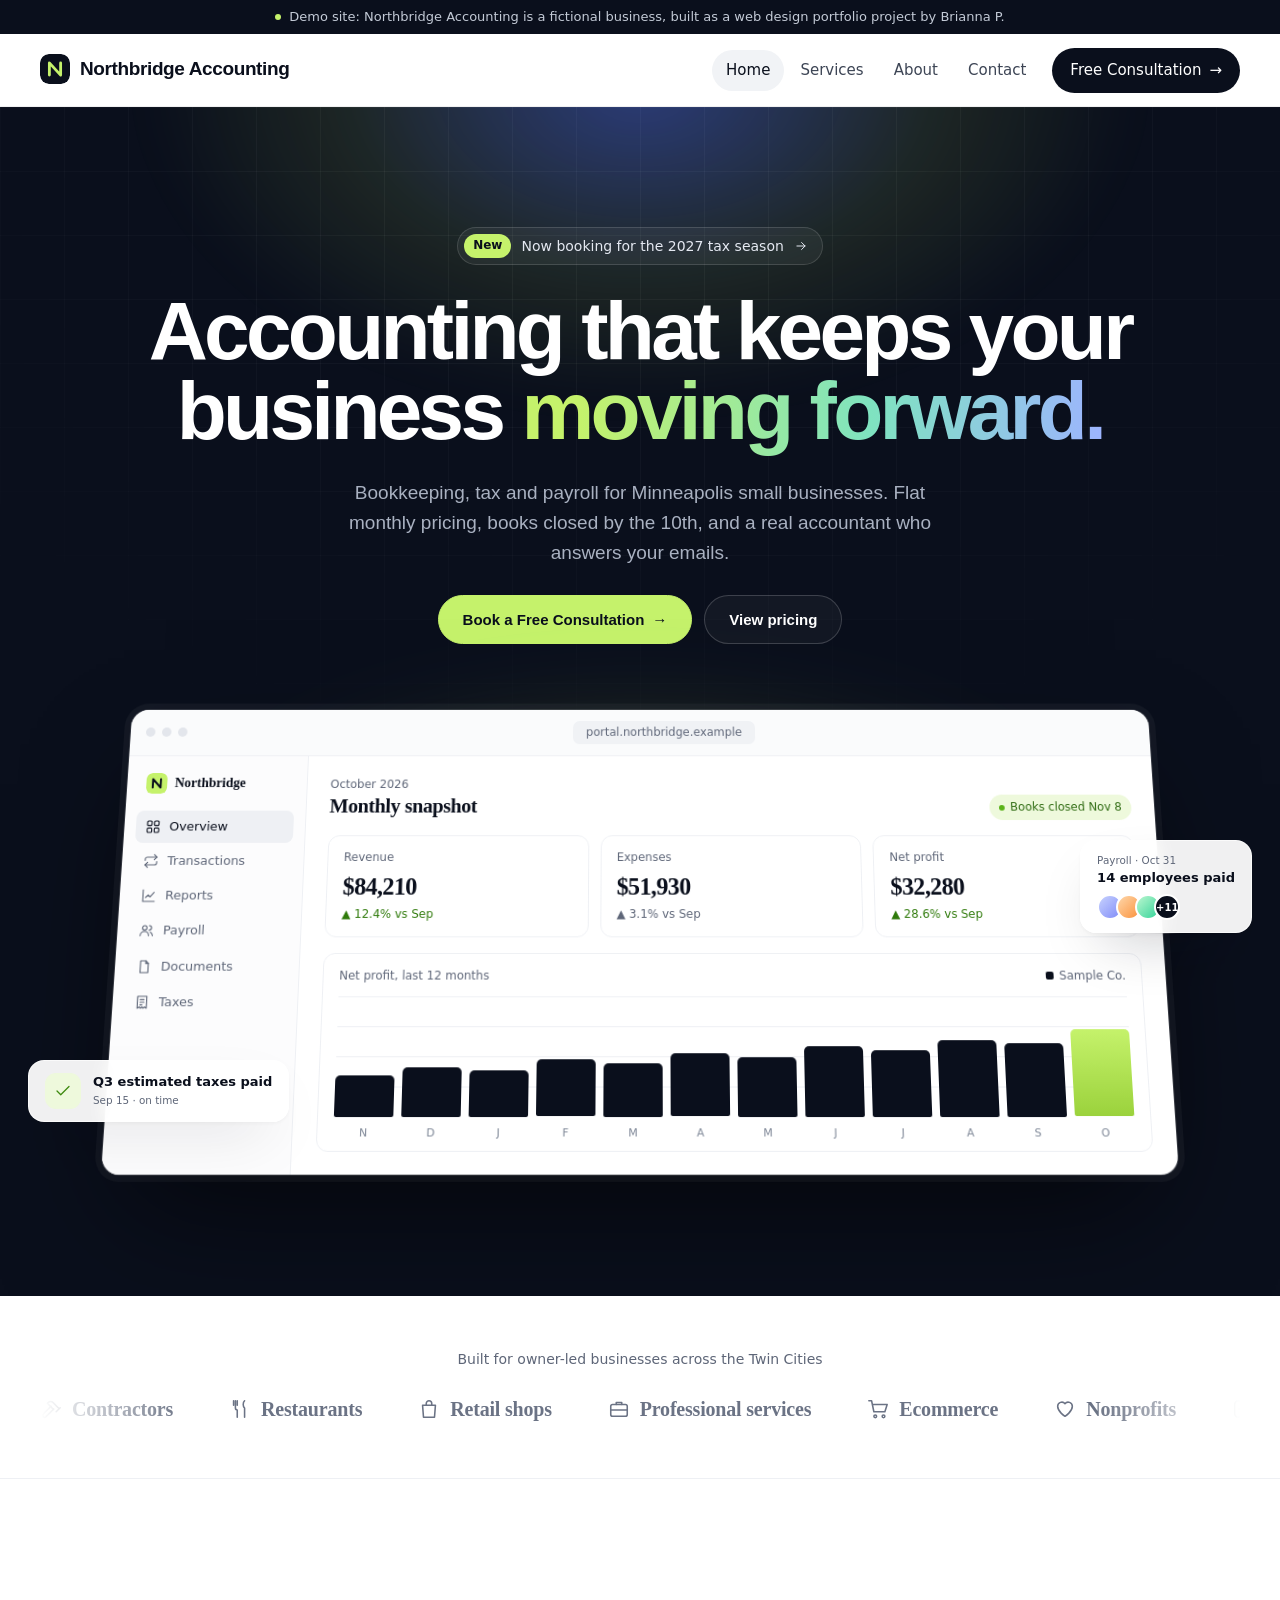
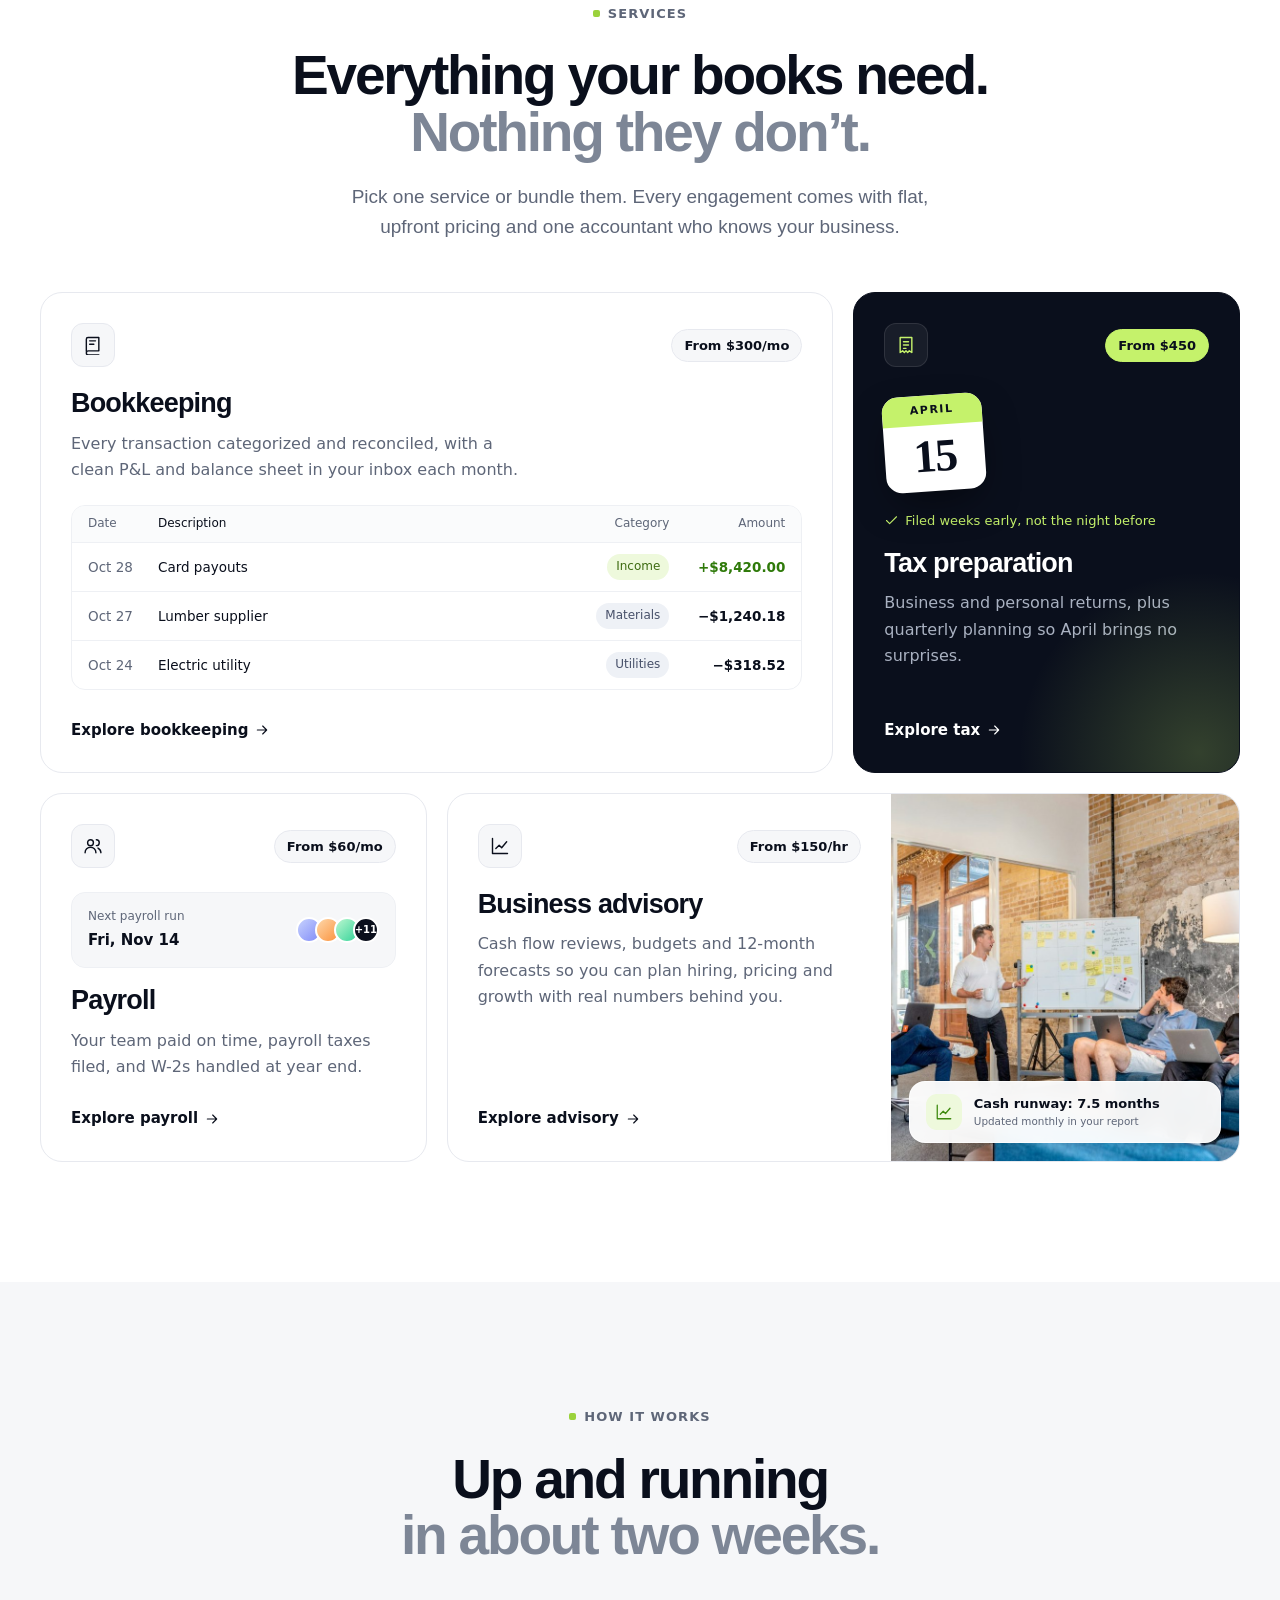
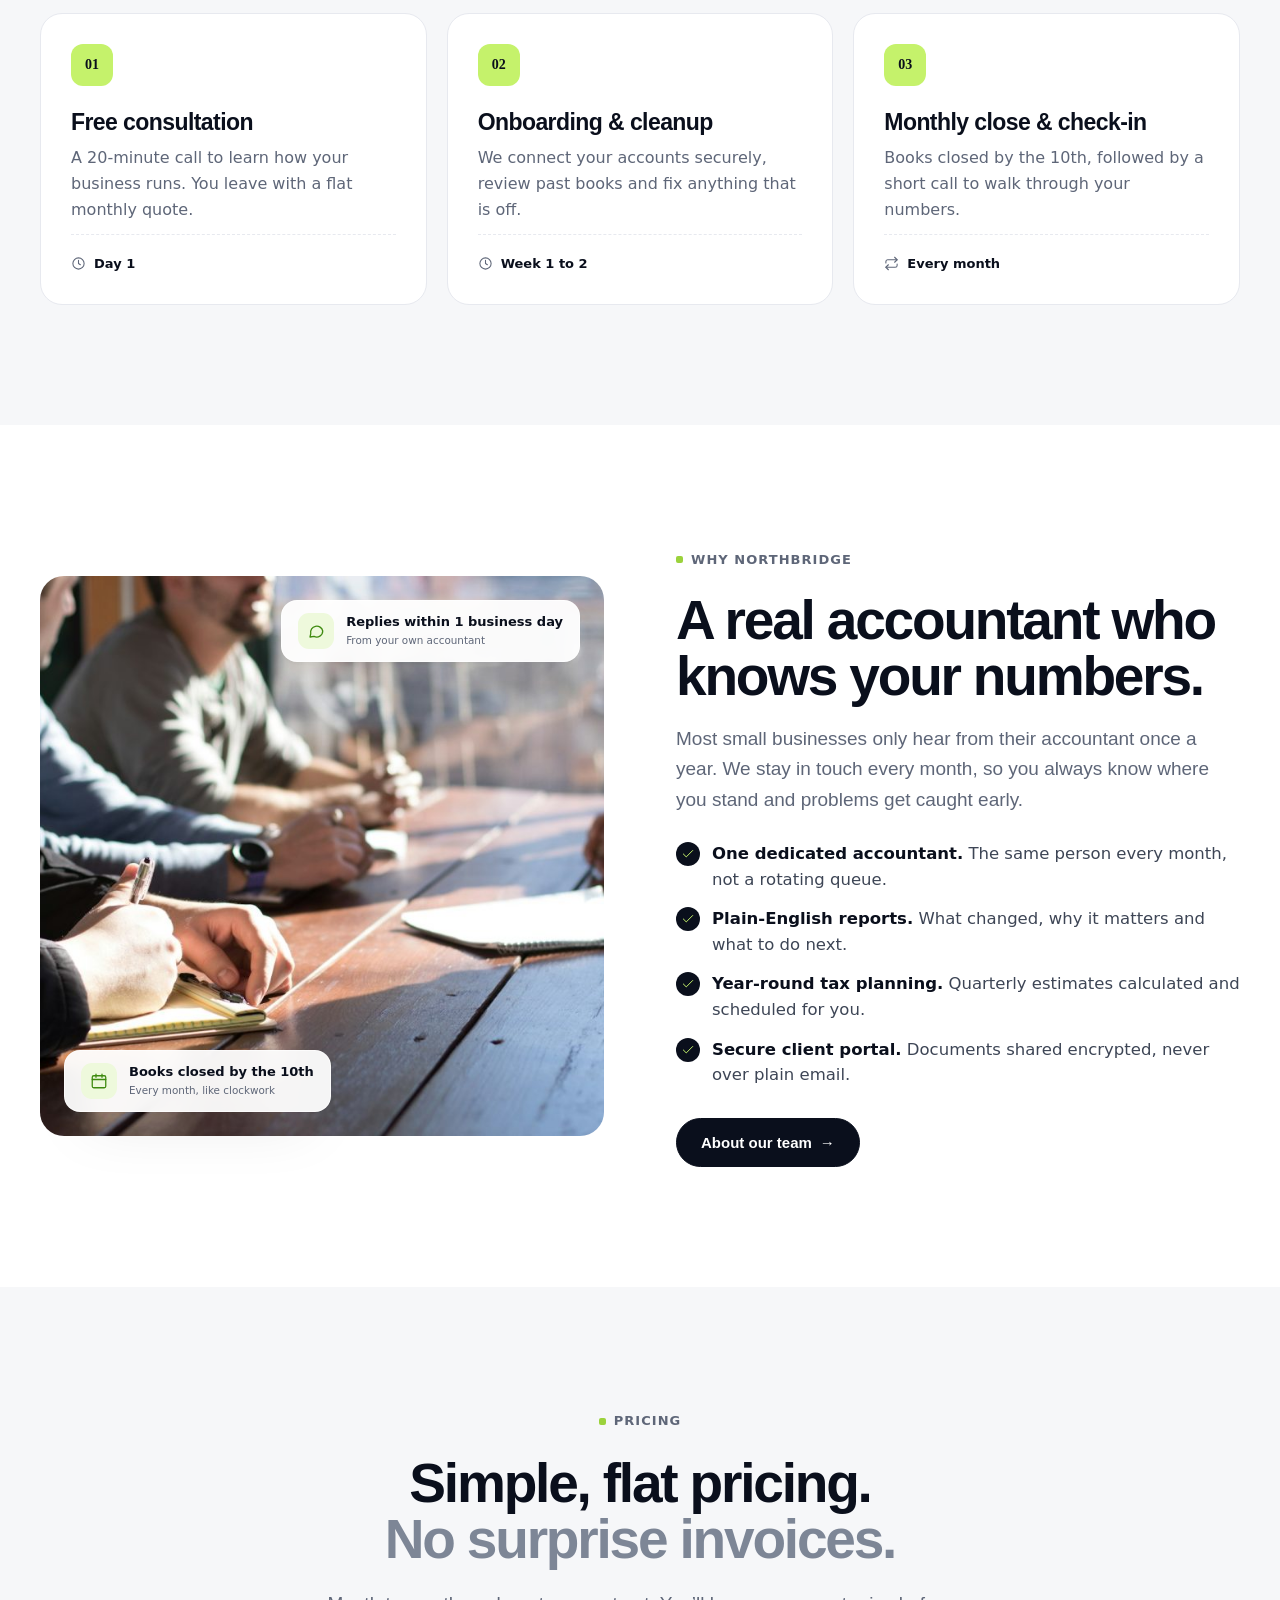
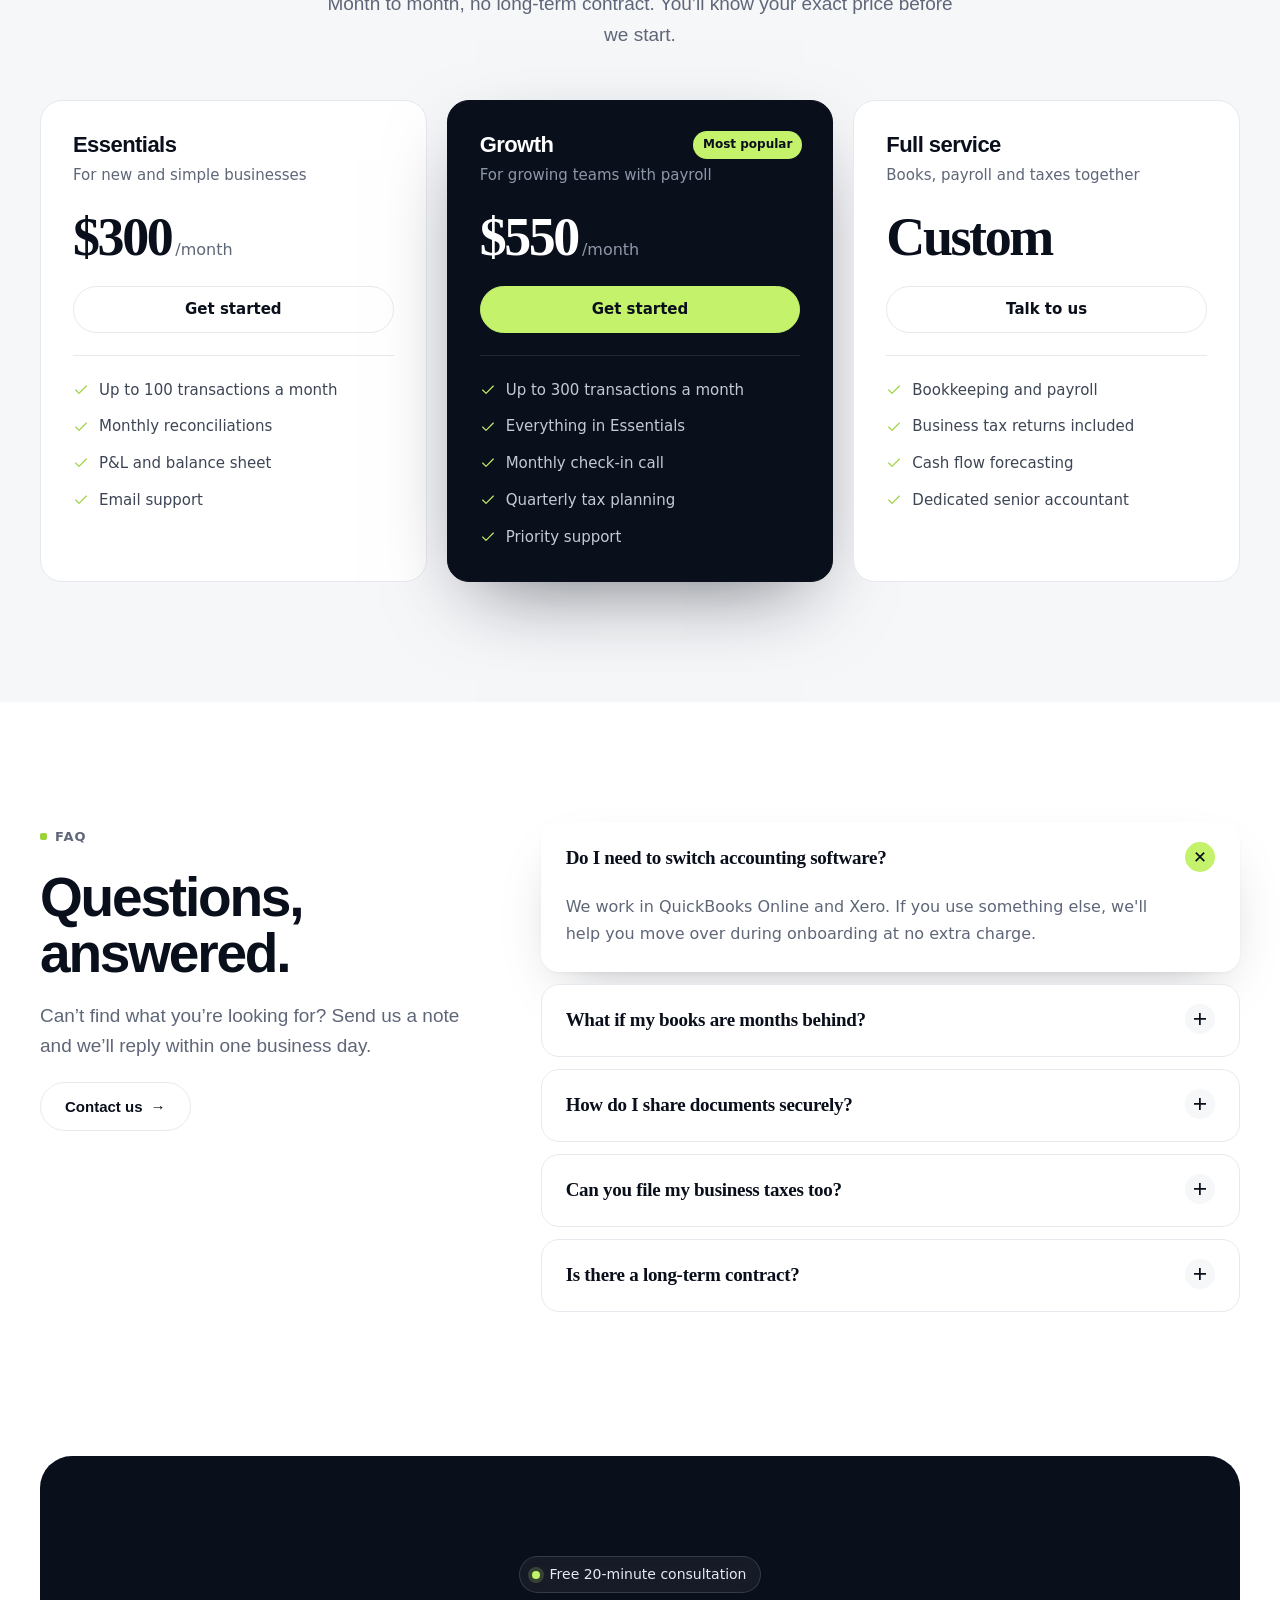
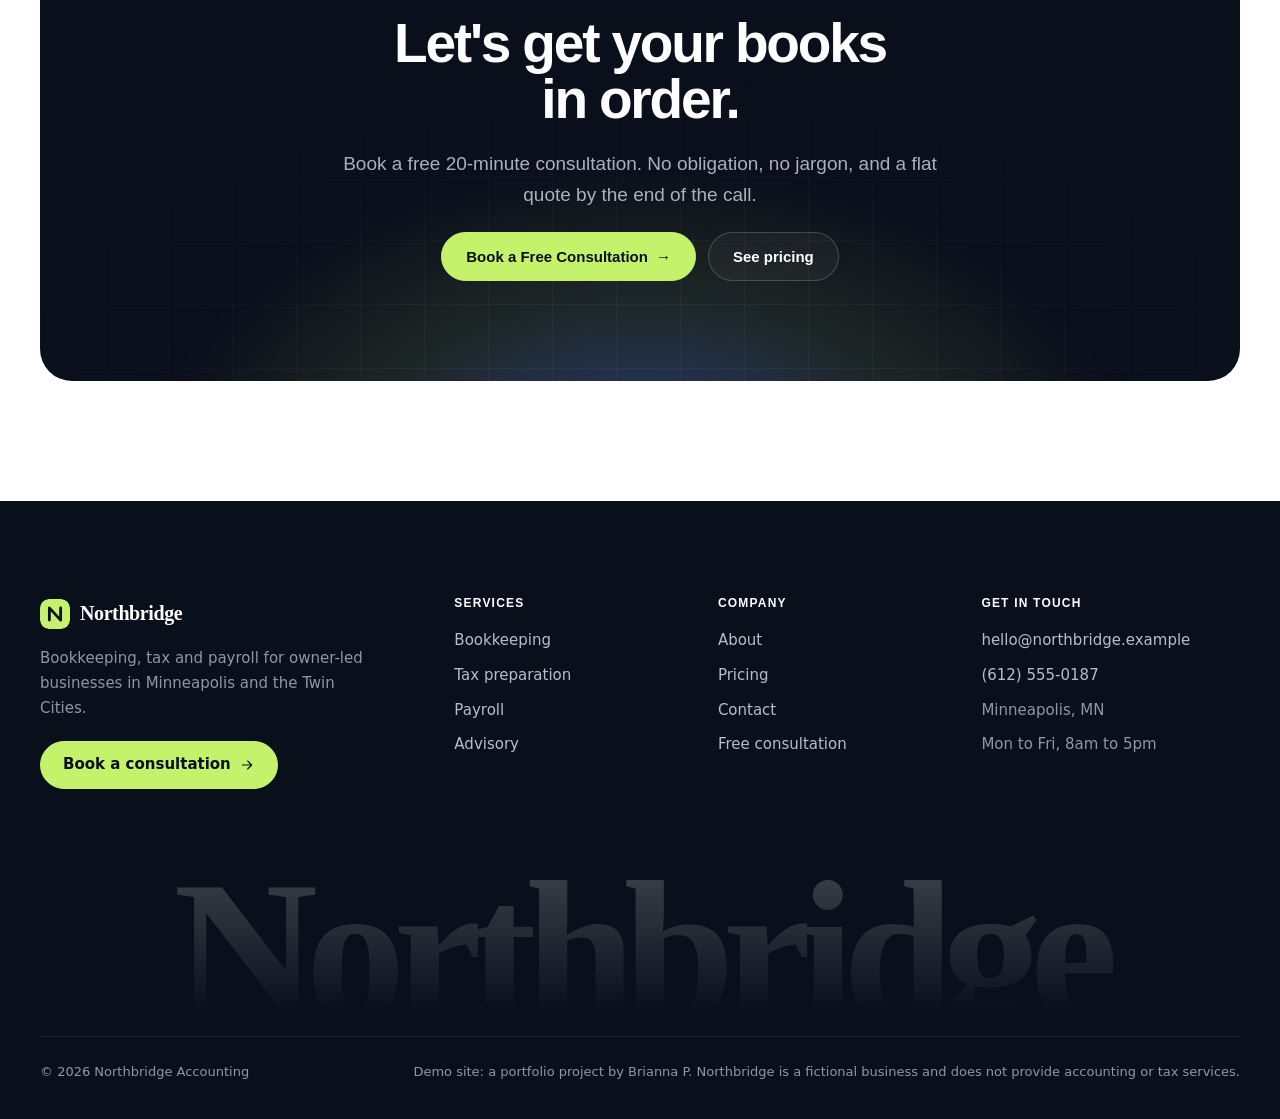
==== commit f4804445: "Move to custom domain northbridgeaccounting.dev and add demo disclosure bar Co-Authored-By: Claude O" ====
--- a/index.html
+++ b/index.html
@@ -28,8 +28,6 @@
 <meta name='robots' content='max-image-preview:large' />
 <meta name="theme-color" content="#0A0F1C">
 <link rel='dns-prefetch' href='//fonts.googleapis.com' />
-<link rel="alternate" type="application/rss+xml" title="Northbridge Accounting &raquo; Feed" href="/northbridge-demo/feed/" />
-<link rel="alternate" type="application/rss+xml" title="Northbridge Accounting &raquo; Comments Feed" href="/northbridge-demo/comments/feed/" />
 <style id="wp-img-auto-sizes-contain-inline-css">
 img:is([sizes=auto i],[sizes^="auto," i]){contain-intrinsic-size:3000px 1500px}
 /*# sourceURL=wp-img-auto-sizes-contain-inline-css */
@@ -55,29 +53,29 @@
 :root :where(.wp-block-pullquote){font-size: 1.5em;line-height: 1.6;}
 /*# sourceURL=global-styles-inline-css */
 </style>
-<link rel='stylesheet' id='contact-form-7-css' href='/northbridge-demo/wp-content/plugins/contact-form-7/includes/css/styles.css?ver=6.2.3' media='all' />
-<link rel='stylesheet' id='hello-elementor-css' href='/northbridge-demo/wp-content/themes/hello-elementor/assets/css/reset.css?ver=3.5.1' media='all' />
-<link rel='stylesheet' id='hello-elementor-theme-style-css' href='/northbridge-demo/wp-content/themes/hello-elementor/assets/css/theme.css?ver=3.5.1' media='all' />
-<link rel='stylesheet' id='hello-elementor-header-footer-css' href='/northbridge-demo/wp-content/themes/hello-elementor/assets/css/header-footer.css?ver=3.5.1' media='all' />
-<link rel='stylesheet' id='elementor-frontend-css' href='/northbridge-demo/wp-content/plugins/elementor/assets/css/frontend.min.css?ver=4.3.5' media='all' />
+<link rel='stylesheet' id='contact-form-7-css' href='/wp-content/plugins/contact-form-7/includes/css/styles.css?ver=6.2.3' media='all' />
+<link rel='stylesheet' id='hello-elementor-css' href='/wp-content/themes/hello-elementor/assets/css/reset.css?ver=3.5.1' media='all' />
+<link rel='stylesheet' id='hello-elementor-theme-style-css' href='/wp-content/themes/hello-elementor/assets/css/theme.css?ver=3.5.1' media='all' />
+<link rel='stylesheet' id='hello-elementor-header-footer-css' href='/wp-content/themes/hello-elementor/assets/css/header-footer.css?ver=3.5.1' media='all' />
+<link rel='stylesheet' id='elementor-frontend-css' href='/wp-content/plugins/elementor/assets/css/frontend.min.css?ver=4.3.5' media='all' />
 <style id="elementor-frontend-inline-css">
 .e-heading-base a, .e-paragraph-base a { all: unset; cursor: pointer; }form[data-element_type="e-form"].form-state-success [data-element_type="e-form-success-message"],form[data-element_type="e-form"].form-state-error [data-element_type="e-form-error-message"]{ display: block; }.elementor-edit-mode [data-element_type="e-form-success-message"]:is(.elementor-element-editable, :has(.elementor-element-editable), :has(> .elementor-empty-view)),.elementor-edit-mode [data-element_type="e-form-error-message"]:is(.elementor-element-editable, :has(.elementor-element-editable), :has(> .elementor-empty-view)){ display: block; }.e-background-video { position: relative; overflow: hidden; }.e-background-video__media { position: absolute; inset: 0; width: 100%; height: 100%; object-fit: cover; pointer-events: none; z-index: 0; }.e-background-video__content { position: relative; z-index: 1; flex: 1 1 auto; }.elementor-edit-mode .e-background-video__content.e-atomic-element:has(> .elementor-empty-view) { display: flex; flex-direction: column; flex: 1 1 auto; min-height: 0; }.elementor-edit-mode .e-background-video__content.e-atomic-element:has(> .elementor-empty-view) > .elementor-empty-view.elementor-empty-view { position: relative; flex: 1 1 auto; min-height: 120px; height: auto; width: 100%; }.elementor-edit-mode .e-background-video__content.e-atomic-element:has(> .elementor-empty-view) > .elementor-empty-view > .elementor-first-add { position: absolute; inset: 0; width: 100%; height: 100%; }.e-background-video__controls { z-index: 2; }.e-background-video__play, .e-background-video__pause { appearance: none; -webkit-appearance: none; }.e-background-video.e-background-video--playing .e-background-video__play { display: none; }.e-background-video.e-background-video--paused .e-background-video__pause { display: none; }.e-background-video:not(.e-background-video--playing):not(.e-background-video--paused) .e-background-video__controls,.e-background-video:not(.e-background-video--playing):not(.e-background-video--paused) .e-background-video__play,.e-background-video:not(.e-background-video--playing):not(.e-background-video--paused) .e-background-video__pause { display: none; }.e-accordion-item-header-base { list-style: none; }.e-accordion-item-header-base::-webkit-details-marker { display: none; }.e-accordion-item-base { interpolate-size: allow-keywords; }.e-accordion-item-base::details-content {block-size: 0; overflow: hidden;transition: block-size .3s ease, content-visibility .3s ease allow-discrete;}.e-accordion-item-base[open]::details-content { block-size: auto; }.e-accordion-item-icon-base.e-accordion-item-icon-base .e-svg-base { width: auto; height: 100%; max-width: 100%; }.e-accordion-item-icon-base.e-accordion-item-icon-base .e-svg-base svg { width: auto !important; }.e-accordion-item-icon-base svg { transition: transform .3s ease; }.e-accordion-item-base[open] > summary .e-accordion-item-icon-base svg { transform: rotate(180deg); }
 /*# sourceURL=elementor-frontend-inline-css */
 </style>
-<link rel='stylesheet' id='elementor-post-4-css' href='/northbridge-demo/wp-content/uploads/elementor/css/post-4.css?ver=1792617129' media='all' />
-<link rel='stylesheet' id='widget-heading-css' href='/northbridge-demo/wp-content/plugins/elementor/assets/css/widget-heading.min.css?ver=4.3.5' media='all' />
-<link rel='stylesheet' id='elementor-post-17-css' href='/northbridge-demo/wp-content/uploads/elementor/css/post-17.css?ver=1792617129' media='all' />
-<link rel='stylesheet' id='base-desktop-css' href='/northbridge-demo/wp-content/uploads/elementor/css/base-desktop.css?ver=6ad92aa936b00' media='all' />
-<link rel='stylesheet' id='base-mobile-css' href='/northbridge-demo/wp-content/uploads/elementor/css/base-mobile.css?ver=6ad92aa936b00' media='(max-width:767px)' />
+<link rel='stylesheet' id='elementor-post-4-css' href='/wp-content/uploads/elementor/css/post-4.css?ver=1792617129' media='all' />
+<link rel='stylesheet' id='widget-heading-css' href='/wp-content/plugins/elementor/assets/css/widget-heading.min.css?ver=4.3.5' media='all' />
+<link rel='stylesheet' id='elementor-post-17-css' href='/wp-content/uploads/elementor/css/post-17.css?ver=1792617129' media='all' />
+<link rel='stylesheet' id='base-desktop-css' href='/wp-content/uploads/elementor/css/base-desktop.css?ver=6ad92aa936b00' media='all' />
+<link rel='stylesheet' id='base-mobile-css' href='/wp-content/uploads/elementor/css/base-mobile.css?ver=6ad92aa936b00' media='(max-width:767px)' />
 <link rel='stylesheet' id='nb-fonts-css' href='https://fonts.googleapis.com/css2?family=Inter:wght@400;500;600&#038;family=Inter+Tight:wght@500;600;700&#038;display=swap' media='all' />
-<link rel='stylesheet' id='nb-site-css' href='/northbridge-demo/wp-content/plugins/northbridge-site/assets/nb.css?ver=1.0.1792617644' media='all' />
+<link rel='stylesheet' id='nb-site-css' href='/wp-content/plugins/northbridge-site/assets/nb.css?ver=1.0.1792617644' media='all' />
 <link rel='stylesheet' id='elementor-gf-intertight-css' href='https://fonts.googleapis.com/css?family=Inter+Tight:100,100italic,200,200italic,300,300italic,400,400italic,500,500italic,600,600italic,700,700italic,800,800italic,900,900italic&#038;display=swap' media='all' />
 <link rel='stylesheet' id='elementor-gf-inter-css' href='https://fonts.googleapis.com/css?family=Inter:100,100italic,200,200italic,300,300italic,400,400italic,500,500italic,600,600italic,700,700italic,800,800italic,900,900italic&#038;display=swap' media='all' />
-<script id="jquery-core-js" src="/northbridge-demo/wp-includes/js/jquery/jquery.min.js?ver=3.7.1"></script>
-<script id="jquery-migrate-js" src="/northbridge-demo/wp-includes/js/jquery/jquery-migrate.min.js?ver=3.4.1"></script>
+<script id="jquery-core-js" src="/wp-includes/js/jquery/jquery.min.js?ver=3.7.1"></script>
+<script id="jquery-migrate-js" src="/wp-includes/js/jquery/jquery-migrate.min.js?ver=3.4.1"></script>
 <meta name="generator" content="WordPress 7.1.3" />
-<link rel="canonical" href="/northbridge-demo/" />
-<link rel='shortlink' href='/northbridge-demo/' />
+<link rel="canonical" href="/" />
+<link rel='shortlink' href='/' />
 	<script>
 		function addTargetBlankToExternalLinks() {
 			function addTargetBlank(a) {
@@ -146,6 +144,8 @@
 			</style>
 			</head>
 <body class="home wp-singular page-template page-template-elementor_header_footer page page-id-17 wp-embed-responsive wp-theme-hello-elementor hello-elementor-default elementor-default elementor-template-full-width elementor-kit-4 elementor-page elementor-page-17">
+<div class="nb-demo-bar" role="note"><span class="nb-demo-dot"></span>Demo site: Northbridge Accounting is a fictional business, built as a web design portfolio project by Brianna P.</div>
+
 
 
 <a class="skip-link screen-reader-text" href="#content">Skip to content</a>
@@ -154,7 +154,7 @@
 	<div class="header-inner">
 		<div class="site-branding show-title">
 							<div class="site-title show">
-					<a href="/northbridge-demo/" title="Home" rel="home">
+					<a href="/" title="Home" rel="home">
 						Northbridge Accounting					</a>
 				</div>
 							<p class="site-description show">
@@ -162,11 +162,11 @@
 					</div>
 
 					<nav class="site-navigation show" aria-label="Main menu">
-				<ul id="menu-main-menu" class="menu"><li id="menu-item-27" class="menu-item menu-item-type-post_type menu-item-object-page menu-item-home current-menu-item page_item page-item-17 current_page_item menu-item-27"><a href="/northbridge-demo/" aria-current="page">Home</a></li>
-<li id="menu-item-28" class="menu-item menu-item-type-post_type menu-item-object-page menu-item-28"><a href="/northbridge-demo/services/">Services</a></li>
-<li id="menu-item-29" class="menu-item menu-item-type-post_type menu-item-object-page menu-item-29"><a href="/northbridge-demo/about/">About</a></li>
-<li id="menu-item-30" class="menu-item menu-item-type-post_type menu-item-object-page menu-item-30"><a href="/northbridge-demo/contact/">Contact</a></li>
-<li id="menu-item-31" class="fw-nav-cta menu-item menu-item-type-post_type menu-item-object-page menu-item-31"><a href="/northbridge-demo/book/">Free Consultation</a></li>
+				<ul id="menu-main-menu" class="menu"><li id="menu-item-27" class="menu-item menu-item-type-post_type menu-item-object-page menu-item-home current-menu-item page_item page-item-17 current_page_item menu-item-27"><a href="/" aria-current="page">Home</a></li>
+<li id="menu-item-28" class="menu-item menu-item-type-post_type menu-item-object-page menu-item-28"><a href="/services/">Services</a></li>
+<li id="menu-item-29" class="menu-item menu-item-type-post_type menu-item-object-page menu-item-29"><a href="/about/">About</a></li>
+<li id="menu-item-30" class="menu-item menu-item-type-post_type menu-item-object-page menu-item-30"><a href="/contact/">Contact</a></li>
+<li id="menu-item-31" class="fw-nav-cta menu-item menu-item-type-post_type menu-item-object-page menu-item-31"><a href="/book/">Free Consultation</a></li>
 </ul>			</nav>
 							<div class="site-navigation-toggle-holder show">
 				<button type="button" class="site-navigation-toggle" aria-expanded="false" aria-label="Menu">
@@ -174,11 +174,11 @@
 				</button>
 			</div>
 			<nav class="site-navigation-dropdown show" aria-label="Mobile menu" aria-hidden="true" inert>
-				<ul id="menu-main-menu-1" class="menu"><li class="menu-item menu-item-type-post_type menu-item-object-page menu-item-home current-menu-item page_item page-item-17 current_page_item menu-item-27"><a href="/northbridge-demo/" aria-current="page">Home</a></li>
-<li class="menu-item menu-item-type-post_type menu-item-object-page menu-item-28"><a href="/northbridge-demo/services/">Services</a></li>
-<li class="menu-item menu-item-type-post_type menu-item-object-page menu-item-29"><a href="/northbridge-demo/about/">About</a></li>
-<li class="menu-item menu-item-type-post_type menu-item-object-page menu-item-30"><a href="/northbridge-demo/contact/">Contact</a></li>
-<li class="fw-nav-cta menu-item menu-item-type-post_type menu-item-object-page menu-item-31"><a href="/northbridge-demo/book/">Free Consultation</a></li>
+				<ul id="menu-main-menu-1" class="menu"><li class="menu-item menu-item-type-post_type menu-item-object-page menu-item-home current-menu-item page_item page-item-17 current_page_item menu-item-27"><a href="/" aria-current="page">Home</a></li>
+<li class="menu-item menu-item-type-post_type menu-item-object-page menu-item-28"><a href="/services/">Services</a></li>
+<li class="menu-item menu-item-type-post_type menu-item-object-page menu-item-29"><a href="/about/">About</a></li>
+<li class="menu-item menu-item-type-post_type menu-item-object-page menu-item-30"><a href="/contact/">Contact</a></li>
+<li class="fw-nav-cta menu-item menu-item-type-post_type menu-item-object-page menu-item-31"><a href="/book/">Free Consultation</a></li>
 </ul>			</nav>
 			</div>
 </header>
@@ -186,21 +186,21 @@
 				<div class="elementor-element elementor-element-6fdbd1e e-con-boxed nb-sec nb-hero nb-glow nb-d e-flex e-con e-parent" data-id="6fdbd1e" data-element_type="container" data-e-type="container">
 					<div class="e-con-inner">
 				<div class="elementor-element elementor-element-6c79550 nb-fit elementor-widget elementor-widget-html" data-id="6c79550" data-element_type="widget" data-e-type="widget" data-widget_type="html.default">
-					<a class="nb-pill" href="/northbridge-demo/book/"><span class="nb-pill-tag">New</span>Now booking for the 2027 tax season <svg width="14" height="14" viewBox="0 0 24 24" fill="none" stroke="currentColor" stroke-width="1.7" stroke-linecap="round" stroke-linejoin="round" aria-hidden="true"><path d="M5 12h14M13 6l6 6-6 6"/></svg></a>				</div>
+					<a class="nb-pill" href="/book/"><span class="nb-pill-tag">New</span>Now booking for the 2027 tax season <svg width="14" height="14" viewBox="0 0 24 24" fill="none" stroke="currentColor" stroke-width="1.7" stroke-linecap="round" stroke-linejoin="round" aria-hidden="true"><path d="M5 12h14M13 6l6 6-6 6"/></svg></a>				</div>
 				<div class="elementor-element elementor-element-a84da7f nb-display nb-center elementor-widget elementor-widget-heading" data-id="a84da7f" data-element_type="widget" data-e-type="widget" data-widget_type="heading.default">
 					<h1 class="elementor-heading-title elementor-size-default">Accounting that keeps your business <span class="nb-grad">moving forward.</span></h1>				</div>
 				<div class="elementor-element elementor-element-fb20d3b nb-lead nb-center elementor-widget elementor-widget-text-editor" data-id="fb20d3b" data-element_type="widget" data-e-type="widget" data-widget_type="text-editor.default">
 									<p>Bookkeeping, tax and payroll for Minneapolis small businesses. Flat monthly pricing, books closed by the 10th, and a real accountant who answers your emails.</p>								</div>
 		<div class="elementor-element elementor-element-e1decda e-con-full e-flex e-con e-child" data-id="e1decda" data-element_type="container" data-e-type="container">
 				<div class="elementor-element elementor-element-3861c6f nb-btn nb-btn--accent nb-btn--arrow elementor-widget elementor-widget-button" data-id="3861c6f" data-element_type="widget" data-e-type="widget" data-widget_type="button.default">
-										<a class="elementor-button elementor-button-link elementor-size-sm" href="/northbridge-demo/book/">
+										<a class="elementor-button elementor-button-link elementor-size-sm" href="/book/">
 						<span class="elementor-button-content-wrapper">
 									<span class="elementor-button-text">Book a Free Consultation</span>
 					</span>
 					</a>
 								</div>
 				<div class="elementor-element elementor-element-8a43f7e nb-btn nb-btn--ghost elementor-widget elementor-widget-button" data-id="8a43f7e" data-element_type="widget" data-e-type="widget" data-widget_type="button.default">
-										<a class="elementor-button elementor-button-link elementor-size-sm" href="/northbridge-demo/services/">
+										<a class="elementor-button elementor-button-link elementor-size-sm" href="/services/">
 						<span class="elementor-button-content-wrapper">
 									<span class="elementor-button-text">View pricing</span>
 					</span>
@@ -235,12 +235,12 @@
 									<p>Pick one service or bundle them. Every engagement comes with flat, upfront pricing and one accountant who knows your business.</p>								</div>
 				<div class="elementor-element elementor-element-61789a1 elementor-widget elementor-widget-html" data-id="61789a1" data-element_type="widget" data-e-type="widget" data-widget_type="html.default">
 					<div class="nb-bento">
-<a class="nb-card nb-c-a" href="/northbridge-demo/services/#bookkeeping"><div class="nb-card-top"><span class="nb-ico"><svg width="20" height="20" viewBox="0 0 24 24" fill="none" stroke="currentColor" stroke-width="1.7" stroke-linecap="round" stroke-linejoin="round" aria-hidden="true"><path d="M4 19.5V5a2 2 0 0 1 2-2h13v16H6.5A2.5 2.5 0 0 0 4 21.5 2.5 2.5 0 0 0 6.5 24H19"/><path d="M8 7h7M8 11h5"/></svg></span><span class="nb-price">From $300/mo</span></div><h3>Bookkeeping</h3><p>Every transaction categorized and reconciled, with a clean P&amp;L and balance sheet in your inbox each month.</p>
+<a class="nb-card nb-c-a" href="/services/#bookkeeping"><div class="nb-card-top"><span class="nb-ico"><svg width="20" height="20" viewBox="0 0 24 24" fill="none" stroke="currentColor" stroke-width="1.7" stroke-linecap="round" stroke-linejoin="round" aria-hidden="true"><path d="M4 19.5V5a2 2 0 0 1 2-2h13v16H6.5A2.5 2.5 0 0 0 4 21.5 2.5 2.5 0 0 0 6.5 24H19"/><path d="M8 7h7M8 11h5"/></svg></span><span class="nb-price">From $300/mo</span></div><h3>Bookkeeping</h3><p>Every transaction categorized and reconciled, with a clean P&amp;L and balance sheet in your inbox each month.</p>
 <div class="nb-ledger"><div class="nb-lr"><span>Date</span><span>Description</span><span>Category</span><span style="text-align:right">Amount</span></div><div class="nb-lr"><span>Oct 28</span><span>Card payouts</span><em class="g">Income</em><b class="pos">+$8,420.00</b></div><div class="nb-lr"><span>Oct 27</span><span>Lumber supplier</span><em>Materials</em><b>−$1,240.18</b></div><div class="nb-lr"><span>Oct 24</span><span>Electric utility</span><em>Utilities</em><b>−$318.52</b></div></div>
 <span class="nb-more">Explore bookkeeping <svg width="16" height="16" viewBox="0 0 24 24" fill="none" stroke="currentColor" stroke-width="1.7" stroke-linecap="round" stroke-linejoin="round" aria-hidden="true"><path d="M5 12h14M13 6l6 6-6 6"/></svg></span></a>
-<a class="nb-card nb-card--dark nb-c-b" href="/northbridge-demo/services/#tax"><div class="nb-card-top"><span class="nb-ico"><svg width="20" height="20" viewBox="0 0 24 24" fill="none" stroke="currentColor" stroke-width="1.7" stroke-linecap="round" stroke-linejoin="round" aria-hidden="true"><path d="M5 3h14v18l-3-2-2 2-2-2-2 2-2-2-3 2z"/><path d="M9 8h6M9 12h6M9 16h3"/></svg></span><span class="nb-price">From $450</span></div><div class="nb-cal"><div class="nb-cal-top">APRIL</div><div class="nb-cal-d">15</div></div><span class="nb-cal-note"><svg width="15" height="15" viewBox="0 0 24 24" fill="none" stroke="currentColor" stroke-width="1.7" stroke-linecap="round" stroke-linejoin="round" aria-hidden="true"><path d="M20 6 9 17l-5-5"/></svg>Filed weeks early, not the night before</span><h3>Tax preparation</h3><p>Business and personal returns, plus quarterly planning so April brings no surprises.</p><span class="nb-more">Explore tax <svg width="16" height="16" viewBox="0 0 24 24" fill="none" stroke="currentColor" stroke-width="1.7" stroke-linecap="round" stroke-linejoin="round" aria-hidden="true"><path d="M5 12h14M13 6l6 6-6 6"/></svg></span></a>
-<a class="nb-card nb-c-c" href="/northbridge-demo/services/#payroll"><div class="nb-card-top"><span class="nb-ico"><svg width="20" height="20" viewBox="0 0 24 24" fill="none" stroke="currentColor" stroke-width="1.7" stroke-linecap="round" stroke-linejoin="round" aria-hidden="true"><circle cx="9" cy="8" r="3.5"/><path d="M2.5 20a6.5 6.5 0 0 1 13 0"/><path d="M16 4.5a3.5 3.5 0 0 1 0 7M18 14.5a6.5 6.5 0 0 1 3.5 5.5"/></svg></span><span class="nb-price">From $60/mo</span></div><div class="nb-run"><div><small>Next payroll run</small><b>Fri, Nov 14</b></div><div class="nb-av"><i></i><i></i><i></i><i>+11</i></div></div><h3>Payroll</h3><p>Your team paid on time, payroll taxes filed, and W-2s handled at year end.</p><span class="nb-more">Explore payroll <svg width="16" height="16" viewBox="0 0 24 24" fill="none" stroke="currentColor" stroke-width="1.7" stroke-linecap="round" stroke-linejoin="round" aria-hidden="true"><path d="M5 12h14M13 6l6 6-6 6"/></svg></span></a>
-<a class="nb-card nb-c-d" href="/northbridge-demo/services/#advisory"><div class="nb-cd-t"><div class="nb-card-top"><span class="nb-ico"><svg width="20" height="20" viewBox="0 0 24 24" fill="none" stroke="currentColor" stroke-width="1.7" stroke-linecap="round" stroke-linejoin="round" aria-hidden="true"><path d="M3 3v18h18"/><path d="m7 15 4-4 3 3 6-7"/></svg></span><span class="nb-price">From $150/hr</span></div><h3>Business advisory</h3><p>Cash flow reviews, budgets and 12-month forecasts so you can plan hiring, pricing and growth with real numbers behind you.</p><span class="nb-more">Explore advisory <svg width="16" height="16" viewBox="0 0 24 24" fill="none" stroke="currentColor" stroke-width="1.7" stroke-linecap="round" stroke-linejoin="round" aria-hidden="true"><path d="M5 12h14M13 6l6 6-6 6"/></svg></span></div><div class="nb-cd-img" style="background-image:url(/northbridge-demo/wp-content/uploads/2026/10/northbridge-advisory-1024x768.jpg)"><div class="nb-chip"><span class="nb-fi"><svg width="18" height="18" viewBox="0 0 24 24" fill="none" stroke="currentColor" stroke-width="1.7" stroke-linecap="round" stroke-linejoin="round" aria-hidden="true"><path d="M3 3v18h18"/><path d="m7 15 4-4 3 3 6-7"/></svg></span><div><b>Cash runway: 7.5 months</b><small>Updated monthly in your report</small></div></div></div></a>
+<a class="nb-card nb-card--dark nb-c-b" href="/services/#tax"><div class="nb-card-top"><span class="nb-ico"><svg width="20" height="20" viewBox="0 0 24 24" fill="none" stroke="currentColor" stroke-width="1.7" stroke-linecap="round" stroke-linejoin="round" aria-hidden="true"><path d="M5 3h14v18l-3-2-2 2-2-2-2 2-2-2-3 2z"/><path d="M9 8h6M9 12h6M9 16h3"/></svg></span><span class="nb-price">From $450</span></div><div class="nb-cal"><div class="nb-cal-top">APRIL</div><div class="nb-cal-d">15</div></div><span class="nb-cal-note"><svg width="15" height="15" viewBox="0 0 24 24" fill="none" stroke="currentColor" stroke-width="1.7" stroke-linecap="round" stroke-linejoin="round" aria-hidden="true"><path d="M20 6 9 17l-5-5"/></svg>Filed weeks early, not the night before</span><h3>Tax preparation</h3><p>Business and personal returns, plus quarterly planning so April brings no surprises.</p><span class="nb-more">Explore tax <svg width="16" height="16" viewBox="0 0 24 24" fill="none" stroke="currentColor" stroke-width="1.7" stroke-linecap="round" stroke-linejoin="round" aria-hidden="true"><path d="M5 12h14M13 6l6 6-6 6"/></svg></span></a>
+<a class="nb-card nb-c-c" href="/services/#payroll"><div class="nb-card-top"><span class="nb-ico"><svg width="20" height="20" viewBox="0 0 24 24" fill="none" stroke="currentColor" stroke-width="1.7" stroke-linecap="round" stroke-linejoin="round" aria-hidden="true"><circle cx="9" cy="8" r="3.5"/><path d="M2.5 20a6.5 6.5 0 0 1 13 0"/><path d="M16 4.5a3.5 3.5 0 0 1 0 7M18 14.5a6.5 6.5 0 0 1 3.5 5.5"/></svg></span><span class="nb-price">From $60/mo</span></div><div class="nb-run"><div><small>Next payroll run</small><b>Fri, Nov 14</b></div><div class="nb-av"><i></i><i></i><i></i><i>+11</i></div></div><h3>Payroll</h3><p>Your team paid on time, payroll taxes filed, and W-2s handled at year end.</p><span class="nb-more">Explore payroll <svg width="16" height="16" viewBox="0 0 24 24" fill="none" stroke="currentColor" stroke-width="1.7" stroke-linecap="round" stroke-linejoin="round" aria-hidden="true"><path d="M5 12h14M13 6l6 6-6 6"/></svg></span></a>
+<a class="nb-card nb-c-d" href="/services/#advisory"><div class="nb-cd-t"><div class="nb-card-top"><span class="nb-ico"><svg width="20" height="20" viewBox="0 0 24 24" fill="none" stroke="currentColor" stroke-width="1.7" stroke-linecap="round" stroke-linejoin="round" aria-hidden="true"><path d="M3 3v18h18"/><path d="m7 15 4-4 3 3 6-7"/></svg></span><span class="nb-price">From $150/hr</span></div><h3>Business advisory</h3><p>Cash flow reviews, budgets and 12-month forecasts so you can plan hiring, pricing and growth with real numbers behind you.</p><span class="nb-more">Explore advisory <svg width="16" height="16" viewBox="0 0 24 24" fill="none" stroke="currentColor" stroke-width="1.7" stroke-linecap="round" stroke-linejoin="round" aria-hidden="true"><path d="M5 12h14M13 6l6 6-6 6"/></svg></span></div><div class="nb-cd-img" style="background-image:url(/wp-content/uploads/2026/10/northbridge-advisory-1024x768.jpg)"><div class="nb-chip"><span class="nb-fi"><svg width="18" height="18" viewBox="0 0 24 24" fill="none" stroke="currentColor" stroke-width="1.7" stroke-linecap="round" stroke-linejoin="round" aria-hidden="true"><path d="M3 3v18h18"/><path d="m7 15 4-4 3 3 6-7"/></svg></span><div><b>Cash runway: 7.5 months</b><small>Updated monthly in your report</small></div></div></div></a>
 </div>				</div>
 					</div>
 				</div>
@@ -263,7 +263,7 @@
 		<div class="elementor-element elementor-element-8f4811b e-con-full e-flex e-con e-child" data-id="8f4811b" data-element_type="container" data-e-type="container">
 		<div class="elementor-element elementor-element-2697288 e-con-full e-flex e-con e-child" data-id="2697288" data-element_type="container" data-e-type="container">
 				<div class="elementor-element elementor-element-4e5c865 elementor-widget elementor-widget-html" data-id="4e5c865" data-element_type="widget" data-e-type="widget" data-widget_type="html.default">
-					<div class="nb-photo"><img decoding="async" src="/northbridge-demo/wp-content/uploads/2026/10/northbridge-meeting-1024x683.jpg" alt="Accountant reviewing financial reports with a business owner" loading="lazy"><div class="nb-chip"><span class="nb-fi"><svg width="18" height="18" viewBox="0 0 24 24" fill="none" stroke="currentColor" stroke-width="1.7" stroke-linecap="round" stroke-linejoin="round" aria-hidden="true"><rect x="3" y="5" width="18" height="16" rx="2"/><path d="M16 3v4M8 3v4M3 10h18"/></svg></span><div><b>Books closed by the 10th</b><small>Every month, like clockwork</small></div></div><div class="nb-chip nb-chip-2"><span class="nb-fi"><svg width="18" height="18" viewBox="0 0 24 24" fill="none" stroke="currentColor" stroke-width="1.7" stroke-linecap="round" stroke-linejoin="round" aria-hidden="true"><path d="M21 12a8 8 0 0 1-11.6 7.1L4 20l1-4.6A8 8 0 1 1 21 12z"/></svg></span><div><b>Replies within 1 business day</b><small>From your own accountant</small></div></div></div>				</div>
+					<div class="nb-photo"><img decoding="async" src="/wp-content/uploads/2026/10/northbridge-meeting-1024x683.jpg" alt="Accountant reviewing financial reports with a business owner" loading="lazy"><div class="nb-chip"><span class="nb-fi"><svg width="18" height="18" viewBox="0 0 24 24" fill="none" stroke="currentColor" stroke-width="1.7" stroke-linecap="round" stroke-linejoin="round" aria-hidden="true"><rect x="3" y="5" width="18" height="16" rx="2"/><path d="M16 3v4M8 3v4M3 10h18"/></svg></span><div><b>Books closed by the 10th</b><small>Every month, like clockwork</small></div></div><div class="nb-chip nb-chip-2"><span class="nb-fi"><svg width="18" height="18" viewBox="0 0 24 24" fill="none" stroke="currentColor" stroke-width="1.7" stroke-linecap="round" stroke-linejoin="round" aria-hidden="true"><path d="M21 12a8 8 0 0 1-11.6 7.1L4 20l1-4.6A8 8 0 1 1 21 12z"/></svg></span><div><b>Replies within 1 business day</b><small>From your own accountant</small></div></div></div>				</div>
 				</div>
 		<div class="elementor-element elementor-element-5352b8b e-con-full e-flex e-con e-child" data-id="5352b8b" data-element_type="container" data-e-type="container">
 				<div class="elementor-element elementor-element-9112735 nb-fit elementor-widget elementor-widget-html" data-id="9112735" data-element_type="widget" data-e-type="widget" data-widget_type="html.default">
@@ -276,7 +276,7 @@
 					<ul class="nb-checks"><li><span class="nb-ck"><svg width="14" height="14" viewBox="0 0 24 24" fill="none" stroke="currentColor" stroke-width="1.7" stroke-linecap="round" stroke-linejoin="round" aria-hidden="true"><path d="M20 6 9 17l-5-5"/></svg></span><span><b>One dedicated accountant.</b> The same person every month, not a rotating queue.</span></li><li><span class="nb-ck"><svg width="14" height="14" viewBox="0 0 24 24" fill="none" stroke="currentColor" stroke-width="1.7" stroke-linecap="round" stroke-linejoin="round" aria-hidden="true"><path d="M20 6 9 17l-5-5"/></svg></span><span><b>Plain-English reports.</b> What changed, why it matters and what to do next.</span></li><li><span class="nb-ck"><svg width="14" height="14" viewBox="0 0 24 24" fill="none" stroke="currentColor" stroke-width="1.7" stroke-linecap="round" stroke-linejoin="round" aria-hidden="true"><path d="M20 6 9 17l-5-5"/></svg></span><span><b>Year-round tax planning.</b> Quarterly estimates calculated and scheduled for you.</span></li><li><span class="nb-ck"><svg width="14" height="14" viewBox="0 0 24 24" fill="none" stroke="currentColor" stroke-width="1.7" stroke-linecap="round" stroke-linejoin="round" aria-hidden="true"><path d="M20 6 9 17l-5-5"/></svg></span><span><b>Secure client portal.</b> Documents shared encrypted, never over plain email.</span></li></ul>				</div>
 		<div class="elementor-element elementor-element-f6a3957 e-con-full e-flex e-con e-child" data-id="f6a3957" data-element_type="container" data-e-type="container">
 				<div class="elementor-element elementor-element-82f2dc7 nb-btn nb-btn--arrow elementor-widget elementor-widget-button" data-id="82f2dc7" data-element_type="widget" data-e-type="widget" data-widget_type="button.default">
-										<a class="elementor-button elementor-button-link elementor-size-sm" href="/northbridge-demo/about/">
+										<a class="elementor-button elementor-button-link elementor-size-sm" href="/about/">
 						<span class="elementor-button-content-wrapper">
 									<span class="elementor-button-text">About our team</span>
 					</span>
@@ -297,9 +297,9 @@
 									<p>Month to month, no long-term contract. You&#8217;ll know your exact price before we start.</p>								</div>
 				<div class="elementor-element elementor-element-e2191ac elementor-widget elementor-widget-html" data-id="e2191ac" data-element_type="widget" data-e-type="widget" data-widget_type="html.default">
 					<div class="nb-plans">
-<div class="nb-plan"><div class="nb-plan-h"><h3>Essentials</h3><p>For new and simple businesses</p></div><div class="nb-plan-p"><b>$300</b><span>/month</span></div><a class="nb-a nb-a--line" href="/northbridge-demo/book/">Get started</a><ul><li><svg width="16" height="16" viewBox="0 0 24 24" fill="none" stroke="currentColor" stroke-width="1.7" stroke-linecap="round" stroke-linejoin="round" aria-hidden="true"><path d="M20 6 9 17l-5-5"/></svg>Up to 100 transactions a month</li><li><svg width="16" height="16" viewBox="0 0 24 24" fill="none" stroke="currentColor" stroke-width="1.7" stroke-linecap="round" stroke-linejoin="round" aria-hidden="true"><path d="M20 6 9 17l-5-5"/></svg>Monthly reconciliations</li><li><svg width="16" height="16" viewBox="0 0 24 24" fill="none" stroke="currentColor" stroke-width="1.7" stroke-linecap="round" stroke-linejoin="round" aria-hidden="true"><path d="M20 6 9 17l-5-5"/></svg>P&amp;L and balance sheet</li><li><svg width="16" height="16" viewBox="0 0 24 24" fill="none" stroke="currentColor" stroke-width="1.7" stroke-linecap="round" stroke-linejoin="round" aria-hidden="true"><path d="M20 6 9 17l-5-5"/></svg>Email support</li></ul></div>
-<div class="nb-plan nb-plan--hot"><span class="nb-tag">Most popular</span><div class="nb-plan-h"><h3>Growth</h3><p>For growing teams with payroll</p></div><div class="nb-plan-p"><b>$550</b><span>/month</span></div><a class="nb-a nb-a--accent" href="/northbridge-demo/book/">Get started</a><ul><li><svg width="16" height="16" viewBox="0 0 24 24" fill="none" stroke="currentColor" stroke-width="1.7" stroke-linecap="round" stroke-linejoin="round" aria-hidden="true"><path d="M20 6 9 17l-5-5"/></svg>Up to 300 transactions a month</li><li><svg width="16" height="16" viewBox="0 0 24 24" fill="none" stroke="currentColor" stroke-width="1.7" stroke-linecap="round" stroke-linejoin="round" aria-hidden="true"><path d="M20 6 9 17l-5-5"/></svg>Everything in Essentials</li><li><svg width="16" height="16" viewBox="0 0 24 24" fill="none" stroke="currentColor" stroke-width="1.7" stroke-linecap="round" stroke-linejoin="round" aria-hidden="true"><path d="M20 6 9 17l-5-5"/></svg>Monthly check-in call</li><li><svg width="16" height="16" viewBox="0 0 24 24" fill="none" stroke="currentColor" stroke-width="1.7" stroke-linecap="round" stroke-linejoin="round" aria-hidden="true"><path d="M20 6 9 17l-5-5"/></svg>Quarterly tax planning</li><li><svg width="16" height="16" viewBox="0 0 24 24" fill="none" stroke="currentColor" stroke-width="1.7" stroke-linecap="round" stroke-linejoin="round" aria-hidden="true"><path d="M20 6 9 17l-5-5"/></svg>Priority support</li></ul></div>
-<div class="nb-plan"><div class="nb-plan-h"><h3>Full service</h3><p>Books, payroll and taxes together</p></div><div class="nb-plan-p"><b>Custom</b></div><a class="nb-a nb-a--line" href="/northbridge-demo/book/">Talk to us</a><ul><li><svg width="16" height="16" viewBox="0 0 24 24" fill="none" stroke="currentColor" stroke-width="1.7" stroke-linecap="round" stroke-linejoin="round" aria-hidden="true"><path d="M20 6 9 17l-5-5"/></svg>Bookkeeping and payroll</li><li><svg width="16" height="16" viewBox="0 0 24 24" fill="none" stroke="currentColor" stroke-width="1.7" stroke-linecap="round" stroke-linejoin="round" aria-hidden="true"><path d="M20 6 9 17l-5-5"/></svg>Business tax returns included</li><li><svg width="16" height="16" viewBox="0 0 24 24" fill="none" stroke="currentColor" stroke-width="1.7" stroke-linecap="round" stroke-linejoin="round" aria-hidden="true"><path d="M20 6 9 17l-5-5"/></svg>Cash flow forecasting</li><li><svg width="16" height="16" viewBox="0 0 24 24" fill="none" stroke="currentColor" stroke-width="1.7" stroke-linecap="round" stroke-linejoin="round" aria-hidden="true"><path d="M20 6 9 17l-5-5"/></svg>Dedicated senior accountant</li></ul></div>
+<div class="nb-plan"><div class="nb-plan-h"><h3>Essentials</h3><p>For new and simple businesses</p></div><div class="nb-plan-p"><b>$300</b><span>/month</span></div><a class="nb-a nb-a--line" href="/book/">Get started</a><ul><li><svg width="16" height="16" viewBox="0 0 24 24" fill="none" stroke="currentColor" stroke-width="1.7" stroke-linecap="round" stroke-linejoin="round" aria-hidden="true"><path d="M20 6 9 17l-5-5"/></svg>Up to 100 transactions a month</li><li><svg width="16" height="16" viewBox="0 0 24 24" fill="none" stroke="currentColor" stroke-width="1.7" stroke-linecap="round" stroke-linejoin="round" aria-hidden="true"><path d="M20 6 9 17l-5-5"/></svg>Monthly reconciliations</li><li><svg width="16" height="16" viewBox="0 0 24 24" fill="none" stroke="currentColor" stroke-width="1.7" stroke-linecap="round" stroke-linejoin="round" aria-hidden="true"><path d="M20 6 9 17l-5-5"/></svg>P&amp;L and balance sheet</li><li><svg width="16" height="16" viewBox="0 0 24 24" fill="none" stroke="currentColor" stroke-width="1.7" stroke-linecap="round" stroke-linejoin="round" aria-hidden="true"><path d="M20 6 9 17l-5-5"/></svg>Email support</li></ul></div>
+<div class="nb-plan nb-plan--hot"><span class="nb-tag">Most popular</span><div class="nb-plan-h"><h3>Growth</h3><p>For growing teams with payroll</p></div><div class="nb-plan-p"><b>$550</b><span>/month</span></div><a class="nb-a nb-a--accent" href="/book/">Get started</a><ul><li><svg width="16" height="16" viewBox="0 0 24 24" fill="none" stroke="currentColor" stroke-width="1.7" stroke-linecap="round" stroke-linejoin="round" aria-hidden="true"><path d="M20 6 9 17l-5-5"/></svg>Up to 300 transactions a month</li><li><svg width="16" height="16" viewBox="0 0 24 24" fill="none" stroke="currentColor" stroke-width="1.7" stroke-linecap="round" stroke-linejoin="round" aria-hidden="true"><path d="M20 6 9 17l-5-5"/></svg>Everything in Essentials</li><li><svg width="16" height="16" viewBox="0 0 24 24" fill="none" stroke="currentColor" stroke-width="1.7" stroke-linecap="round" stroke-linejoin="round" aria-hidden="true"><path d="M20 6 9 17l-5-5"/></svg>Monthly check-in call</li><li><svg width="16" height="16" viewBox="0 0 24 24" fill="none" stroke="currentColor" stroke-width="1.7" stroke-linecap="round" stroke-linejoin="round" aria-hidden="true"><path d="M20 6 9 17l-5-5"/></svg>Quarterly tax planning</li><li><svg width="16" height="16" viewBox="0 0 24 24" fill="none" stroke="currentColor" stroke-width="1.7" stroke-linecap="round" stroke-linejoin="round" aria-hidden="true"><path d="M20 6 9 17l-5-5"/></svg>Priority support</li></ul></div>
+<div class="nb-plan"><div class="nb-plan-h"><h3>Full service</h3><p>Books, payroll and taxes together</p></div><div class="nb-plan-p"><b>Custom</b></div><a class="nb-a nb-a--line" href="/book/">Talk to us</a><ul><li><svg width="16" height="16" viewBox="0 0 24 24" fill="none" stroke="currentColor" stroke-width="1.7" stroke-linecap="round" stroke-linejoin="round" aria-hidden="true"><path d="M20 6 9 17l-5-5"/></svg>Bookkeeping and payroll</li><li><svg width="16" height="16" viewBox="0 0 24 24" fill="none" stroke="currentColor" stroke-width="1.7" stroke-linecap="round" stroke-linejoin="round" aria-hidden="true"><path d="M20 6 9 17l-5-5"/></svg>Business tax returns included</li><li><svg width="16" height="16" viewBox="0 0 24 24" fill="none" stroke="currentColor" stroke-width="1.7" stroke-linecap="round" stroke-linejoin="round" aria-hidden="true"><path d="M20 6 9 17l-5-5"/></svg>Cash flow forecasting</li><li><svg width="16" height="16" viewBox="0 0 24 24" fill="none" stroke="currentColor" stroke-width="1.7" stroke-linecap="round" stroke-linejoin="round" aria-hidden="true"><path d="M20 6 9 17l-5-5"/></svg>Dedicated senior accountant</li></ul></div>
 </div>				</div>
 					</div>
 				</div>
@@ -315,7 +315,7 @@
 									<p>Can&#8217;t find what you&#8217;re looking for? Send us a note and we&#8217;ll reply within one business day.</p>								</div>
 		<div class="elementor-element elementor-element-6e7c9fb e-con-full e-flex e-con e-child" data-id="6e7c9fb" data-element_type="container" data-e-type="container">
 				<div class="elementor-element elementor-element-74f3d1c nb-btn nb-btn--line nb-btn--arrow elementor-widget elementor-widget-button" data-id="74f3d1c" data-element_type="widget" data-e-type="widget" data-widget_type="button.default">
-										<a class="elementor-button elementor-button-link elementor-size-sm" href="/northbridge-demo/contact/">
+										<a class="elementor-button elementor-button-link elementor-size-sm" href="/contact/">
 						<span class="elementor-button-content-wrapper">
 									<span class="elementor-button-text">Contact us</span>
 					</span>
@@ -341,14 +341,14 @@
 									<p>Book a free 20-minute consultation. No obligation, no jargon, and a flat quote by the end of the call.</p>								</div>
 		<div class="elementor-element elementor-element-bfb3a4b e-con-full e-flex e-con e-child" data-id="bfb3a4b" data-element_type="container" data-e-type="container">
 				<div class="elementor-element elementor-element-ecb49bc nb-btn nb-btn--accent nb-btn--arrow elementor-widget elementor-widget-button" data-id="ecb49bc" data-element_type="widget" data-e-type="widget" data-widget_type="button.default">
-										<a class="elementor-button elementor-button-link elementor-size-sm" href="/northbridge-demo/book/">
+										<a class="elementor-button elementor-button-link elementor-size-sm" href="/book/">
 						<span class="elementor-button-content-wrapper">
 									<span class="elementor-button-text">Book a Free Consultation</span>
 					</span>
 					</a>
 								</div>
 				<div class="elementor-element elementor-element-88334e5 nb-btn nb-btn--ghost elementor-widget elementor-widget-button" data-id="88334e5" data-element_type="widget" data-e-type="widget" data-widget_type="button.default">
-										<a class="elementor-button elementor-button-link elementor-size-sm" href="/northbridge-demo/services/">
+										<a class="elementor-button elementor-button-link elementor-size-sm" href="/services/">
 						<span class="elementor-button-content-wrapper">
 									<span class="elementor-button-text">See pricing</span>
 					</span>
@@ -362,9 +362,9 @@
 					<div class="e-con-inner">
 				<div class="elementor-element elementor-element-d62f491 elementor-widget elementor-widget-html" data-id="d62f491" data-element_type="widget" data-e-type="widget" data-widget_type="html.default">
 					<div class="nb-ft">
-<div><div class="nb-brand"><span class="nb-mark"></span>Northbridge</div><p>Bookkeeping, tax and payroll for owner-led businesses in Minneapolis and the Twin Cities.</p><a class="nb-a nb-a--accent" href="/northbridge-demo/book/">Book a consultation <svg width="16" height="16" viewBox="0 0 24 24" fill="none" stroke="currentColor" stroke-width="1.7" stroke-linecap="round" stroke-linejoin="round" aria-hidden="true"><path d="M5 12h14M13 6l6 6-6 6"/></svg></a></div>
-<div><h4>Services</h4><ul><li><a href="/northbridge-demo/services/#bookkeeping">Bookkeeping</a></li><li><a href="/northbridge-demo/services/#tax">Tax preparation</a></li><li><a href="/northbridge-demo/services/#payroll">Payroll</a></li><li><a href="/northbridge-demo/services/#advisory">Advisory</a></li></ul></div>
-<div><h4>Company</h4><ul><li><a href="/northbridge-demo/about/">About</a></li><li><a href="/northbridge-demo/services/">Pricing</a></li><li><a href="/northbridge-demo/contact/">Contact</a></li><li><a href="/northbridge-demo/book/">Free consultation</a></li></ul></div>
+<div><div class="nb-brand"><span class="nb-mark"></span>Northbridge</div><p>Bookkeeping, tax and payroll for owner-led businesses in Minneapolis and the Twin Cities.</p><a class="nb-a nb-a--accent" href="/book/">Book a consultation <svg width="16" height="16" viewBox="0 0 24 24" fill="none" stroke="currentColor" stroke-width="1.7" stroke-linecap="round" stroke-linejoin="round" aria-hidden="true"><path d="M5 12h14M13 6l6 6-6 6"/></svg></a></div>
+<div><h4>Services</h4><ul><li><a href="/services/#bookkeeping">Bookkeeping</a></li><li><a href="/services/#tax">Tax preparation</a></li><li><a href="/services/#payroll">Payroll</a></li><li><a href="/services/#advisory">Advisory</a></li></ul></div>
+<div><h4>Company</h4><ul><li><a href="/about/">About</a></li><li><a href="/services/">Pricing</a></li><li><a href="/contact/">Contact</a></li><li><a href="/book/">Free consultation</a></li></ul></div>
 <div><h4>Get in touch</h4><ul><li><a href="mailto:hello@northbridge.example">hello@northbridge.example</a></li><li><a href="tel:+16125550187">(612) 555-0187</a></li><li>Minneapolis, MN</li><li>Mon to Fri, 8am to 5pm</li></ul></div>
 </div>
 <div class="nb-word" aria-hidden="true">Northbridge</div>
@@ -417,27 +417,27 @@
 					} );
 				} )();
 			</script>
-			<script id="hello-theme-frontend-js" src="/northbridge-demo/wp-content/themes/hello-elementor/assets/js/hello-frontend.js?ver=3.5.1"></script>
-<script id="elementor-webpack-runtime-js" src="/northbridge-demo/wp-content/plugins/elementor/assets/js/webpack.runtime.min.js?ver=4.3.5"></script>
-<script id="elementor-frontend-modules-js" src="/northbridge-demo/wp-content/plugins/elementor/assets/js/frontend-modules.min.js?ver=4.3.5"></script>
+			<script id="hello-theme-frontend-js" src="/wp-content/themes/hello-elementor/assets/js/hello-frontend.js?ver=3.5.1"></script>
+<script id="elementor-webpack-runtime-js" src="/wp-content/plugins/elementor/assets/js/webpack.runtime.min.js?ver=4.3.5"></script>
+<script id="elementor-frontend-modules-js" src="/wp-content/plugins/elementor/assets/js/frontend-modules.min.js?ver=4.3.5"></script>
 <script id="jquery-ui-core-js-before">
 jQuery.uiBackCompat = true;
 //# sourceURL=jquery-ui-core-js-before
 </script>
-<script id="jquery-ui-core-js" src="/northbridge-demo/wp-includes/js/jquery/ui/core.min.js?ver=1.14.2"></script>
+<script id="jquery-ui-core-js" src="/wp-includes/js/jquery/ui/core.min.js?ver=1.14.2"></script>
 <script id="elementor-frontend-js-before">
-var elementorFrontendConfig = {"environmentMode":{"edit":false,"wpPreview":false,"isScriptDebug":false},"i18n":{"shareOnFacebook":"Share on Facebook","shareOnX":"Share on X","pinIt":"Pin it","download":"Download","downloadImage":"Download image","fullscreen":"Fullscreen","zoom":"Zoom","share":"Share","playVideo":"Play Video","previous":"Previous","next":"Next","close":"Close","a11yCarouselPrevSlideMessage":"Previous slide","a11yCarouselNextSlideMessage":"Next slide","a11yCarouselFirstSlideMessage":"This is the first slide","a11yCarouselLastSlideMessage":"This is the last slide","a11yCarouselPaginationBulletMessage":"Go to slide"},"is_rtl":false,"breakpoints":{"xs":0,"sm":480,"md":768,"lg":1025,"xl":1440,"xxl":1600},"responsive":{"breakpoints":{"mobile":{"label":"Mobile Portrait","value":767,"default_value":767,"direction":"max","is_enabled":true},"mobile_extra":{"label":"Mobile Landscape","value":880,"default_value":880,"direction":"max","is_enabled":false},"tablet":{"label":"Tablet Portrait","value":1024,"default_value":1024,"direction":"max","is_enabled":true},"tablet_extra":{"label":"Tablet Landscape","value":1200,"default_value":1200,"direction":"max","is_enabled":false},"laptop":{"label":"Laptop","value":1366,"default_value":1366,"direction":"max","is_enabled":false},"widescreen":{"label":"Widescreen","value":2400,"default_value":2400,"direction":"min","is_enabled":false}},"hasCustomBreakpoints":false},"version":"4.3.5","is_static":false,"experimentalFeatures":{"e_font_icon_svg":true,"additional_custom_breakpoints":true,"container":true,"e_optimized_markup":true,"hello-theme-header-footer":true,"nested-elements":true,"e_atomic_elements":true,"e_opt_in_v4":true,"import-export-customization":true},"urls":{"assets":"\/northbridge-demo\/wp-content\/plugins\/elementor\/assets\/","ajaxurl":"\/northbridge-demo\/wp-admin\/admin-ajax.php","uploadUrl":"\/northbridge-demo\/wp-content\/uploads"},"nonces":{"floatingButtonsClickTracking":"dac023ab94","atomicFormsSendForm":"d24f3dcb23"},"swiperClass":"swiper","settings":{"page":[],"editorPreferences":[]},"kit":{"active_breakpoints":["viewport_mobile","viewport_tablet"],"global_image_lightbox":"yes","lightbox_enable_counter":"yes","lightbox_enable_fullscreen":"yes","lightbox_enable_zoom":"yes","lightbox_enable_share":"yes","lightbox_title_src":"title","lightbox_description_src":"description","hello_header_logo_type":"title","hello_header_menu_layout":"horizontal","hello_footer_logo_type":"logo"},"post":{"id":17,"title":"Northbridge%20Accounting%20%E2%80%93%20Bookkeeping%2C%20tax%20%26%20advisory%20for%20small%20businesses","excerpt":"","featuredImage":false}};
+var elementorFrontendConfig = {"environmentMode":{"edit":false,"wpPreview":false,"isScriptDebug":false},"i18n":{"shareOnFacebook":"Share on Facebook","shareOnX":"Share on X","pinIt":"Pin it","download":"Download","downloadImage":"Download image","fullscreen":"Fullscreen","zoom":"Zoom","share":"Share","playVideo":"Play Video","previous":"Previous","next":"Next","close":"Close","a11yCarouselPrevSlideMessage":"Previous slide","a11yCarouselNextSlideMessage":"Next slide","a11yCarouselFirstSlideMessage":"This is the first slide","a11yCarouselLastSlideMessage":"This is the last slide","a11yCarouselPaginationBulletMessage":"Go to slide"},"is_rtl":false,"breakpoints":{"xs":0,"sm":480,"md":768,"lg":1025,"xl":1440,"xxl":1600},"responsive":{"breakpoints":{"mobile":{"label":"Mobile Portrait","value":767,"default_value":767,"direction":"max","is_enabled":true},"mobile_extra":{"label":"Mobile Landscape","value":880,"default_value":880,"direction":"max","is_enabled":false},"tablet":{"label":"Tablet Portrait","value":1024,"default_value":1024,"direction":"max","is_enabled":true},"tablet_extra":{"label":"Tablet Landscape","value":1200,"default_value":1200,"direction":"max","is_enabled":false},"laptop":{"label":"Laptop","value":1366,"default_value":1366,"direction":"max","is_enabled":false},"widescreen":{"label":"Widescreen","value":2400,"default_value":2400,"direction":"min","is_enabled":false}},"hasCustomBreakpoints":false},"version":"4.3.5","is_static":false,"experimentalFeatures":{"e_font_icon_svg":true,"additional_custom_breakpoints":true,"container":true,"e_optimized_markup":true,"hello-theme-header-footer":true,"nested-elements":true,"e_atomic_elements":true,"e_opt_in_v4":true,"import-export-customization":true},"urls":{"assets":"\/wp-content\/plugins\/elementor\/assets\/","ajaxurl":"\/wp-admin\/admin-ajax.php","uploadUrl":"\/wp-content\/uploads"},"nonces":{"floatingButtonsClickTracking":"dac023ab94","atomicFormsSendForm":"d24f3dcb23"},"swiperClass":"swiper","settings":{"page":[],"editorPreferences":[]},"kit":{"active_breakpoints":["viewport_mobile","viewport_tablet"],"global_image_lightbox":"yes","lightbox_enable_counter":"yes","lightbox_enable_fullscreen":"yes","lightbox_enable_zoom":"yes","lightbox_enable_share":"yes","lightbox_title_src":"title","lightbox_description_src":"description","hello_header_logo_type":"title","hello_header_menu_layout":"horizontal","hello_footer_logo_type":"logo"},"post":{"id":17,"title":"Northbridge%20Accounting%20%E2%80%93%20Bookkeeping%2C%20tax%20%26%20advisory%20for%20small%20businesses","excerpt":"","featuredImage":false}};
 //# sourceURL=elementor-frontend-js-before
 </script>
-<script id="elementor-frontend-js" src="/northbridge-demo/wp-content/plugins/elementor/assets/js/frontend.min.js?ver=4.3.5"></script>
-<script data-wp-strategy="defer" defer id="nb-site-js" src="/northbridge-demo/wp-content/plugins/northbridge-site/assets/nb.js?ver=1.0.1792617644"></script>
+<script id="elementor-frontend-js" src="/wp-content/plugins/elementor/assets/js/frontend.min.js?ver=4.3.5"></script>
+<script data-wp-strategy="defer" defer id="nb-site-js" src="/wp-content/plugins/northbridge-site/assets/nb.js?ver=1.0.1792617644"></script>
 <script id="wp-emoji-settings" type="application/json">
-{"baseUrl":"https://s.w.org/images/core/emoji/17.0.2/72x72/","ext":".png","svgUrl":"https://s.w.org/images/core/emoji/17.0.2/svg/","svgExt":".svg","source":{"concatemoji":"/northbridge-demo/wp-includes/js/wp-emoji-release.min.js?ver=7.1.3"}}
+{"baseUrl":"https://s.w.org/images/core/emoji/17.0.2/72x72/","ext":".png","svgUrl":"https://s.w.org/images/core/emoji/17.0.2/svg/","svgExt":".svg","source":{"concatemoji":"/wp-includes/js/wp-emoji-release.min.js?ver=7.1.3"}}
 </script>
 <script type="module">
 /*! This file is auto-generated */
 var e="script#wp-emoji-settings",t=document.querySelector(e);if(!(t instanceof HTMLScriptElement))throw new Error("Element missing: "+e);const r=JSON.parse(t.text),s=(window._wpemojiSettings=r,"wpEmojiSettingsSupports"),o=["flag","emoji"];function i(e){try{var t={supportTests:e,timestamp:(new Date).valueOf()};sessionStorage.setItem(s,JSON.stringify(t))}catch(e){}}function c(e,t,n){e.clearRect(0,0,e.canvas.width,e.canvas.height),e.fillText(t,0,0);t=new Uint32Array(e.getImageData(0,0,e.canvas.width,e.canvas.height).data);e.clearRect(0,0,e.canvas.width,e.canvas.height),e.fillText(n,0,0);const r=new Uint32Array(e.getImageData(0,0,e.canvas.width,e.canvas.height).data);return t.every((e,t)=>e===r[t])}function p(e,t){e.clearRect(0,0,e.canvas.width,e.canvas.height),e.fillText(t,0,0);var n=e.getImageData(16,16,1,1);for(let e=0;e<n.data.length;e++)if(0!==n.data[e])return!1;return!0}function u(e,t,n,r){switch(t){case"flag":return n(e,"\ud83c\udff3\ufe0f\u200d\u26a7\ufe0f","\ud83c\udff3\ufe0f\u200b\u26a7\ufe0f")?!1:!n(e,"\ud83c\udde8\ud83c\uddf6","\ud83c\udde8\u200b\ud83c\uddf6")&&!n(e,"\ud83c\udff4\udb40\udc67\udb40\udc62\udb40\udc65\udb40\udc6e\udb40\udc67\udb40\udc7f","\ud83c\udff4\u200b\udb40\udc67\u200b\udb40\udc62\u200b\udb40\udc65\u200b\udb40\udc6e\u200b\udb40\udc67\u200b\udb40\udc7f");case"emoji":return!r(e,"\ud83e\u1fac8")}return!1}function f(e,t,n,r){let a;const s=(a="undefined"!=typeof WorkerGlobalScope&&self instanceof WorkerGlobalScope?new OffscreenCanvas(300,150):document.createElement("canvas")).getContext("2d",{willReadFrequently:!0}),o=(s.textBaseline="top",s.font="600 32px Arial",{});return e.forEach(e=>{o[e]=t(s,e,n,r)}),o}function a(e){var t=document.createElement("script");t.src=e,t.defer=!0,document.head.appendChild(t)}r.supports={everything:!0,everythingExceptFlag:!0},new Promise(t=>{let n=function(){try{var e=JSON.parse(sessionStorage.getItem(s));if("object"==typeof e&&"number"==typeof e.timestamp&&(new Date).valueOf()<e.timestamp+604800&&"object"==typeof e.supportTests)return e.supportTests}catch(e){}return null}();if(!n){if("undefined"!=typeof Worker&&"undefined"!=typeof OffscreenCanvas&&"undefined"!=typeof URL&&URL.createObjectURL&&"undefined"!=typeof Blob)try{var e="postMessage("+f.toString()+"("+[JSON.stringify(o),u.toString(),c.toString(),p.toString()].join(",")+"));",r=new Blob([e],{type:"text/javascript"});const a=new Worker(URL.createObjectURL(r),{name:"wpTestEmojiSupports"});return void(a.onmessage=e=>{i(n=e.data),a.terminate(),t(n)})}catch(e){}i(n=f(o,u,c,p))}t(n)}).then(e=>{for(const n in e)r.supports[n]=e[n],r.supports.everything=r.supports.everything&&r.supports[n],"flag"!==n&&(r.supports.everythingExceptFlag=r.supports.everythingExceptFlag&&r.supports[n]);var t;r.supports.everythingExceptFlag=r.supports.everythingExceptFlag&&!r.supports.flag,r.supports.everything||((t=r.source||{}).concatemoji?a(t.concatemoji):t.wpemoji&&t.twemoji&&(a(t.twemoji),a(t.wpemoji)))});
-//# sourceURL=/northbridge-demo/wp-includes/js/wp-emoji-loader.min.js
+//# sourceURL=/wp-includes/js/wp-emoji-loader.min.js
 </script>
 
 <script>/* demo forms: no backend on the static site */document.addEventListener('submit',function(e){var f=e.target.closest&&e.target.closest('.wpcf7 form');if(!f)return;e.preventDefault();e.stopImmediatePropagation();var miss=[].filter.call(f.querySelectorAll('[aria-required="true"]'),function(i){return !i.value.trim()});var o=f.querySelector('.wpcf7-response-output');if(o){o.style.display='block';o.setAttribute('aria-hidden','false');}if(miss.length){if(o)o.textContent='Please fill in the required fields.';miss[0].focus();return;}if(o)o.textContent='Thanks! This is a demo site, so your message was not sent anywhere.';f.reset();},true);</script></body>
--- a/wp-content/plugins/contact-form-7/includes/css/styles.css
+++ b/wp-content/plugins/contact-form-7/includes/css/styles.css
@@ -0,0 +1,177 @@
+.wpcf7 .screen-reader-response {
+  position: absolute;
+  overflow: hidden;
+  clip: rect(1px, 1px, 1px, 1px);
+  clip-path: inset(50%);
+  height: 1px;
+  width: 1px;
+  margin: -1px;
+  padding: 0;
+  border: 0;
+  word-wrap: normal !important;
+  word-break: normal !important;
+}
+
+.wpcf7 .hidden-fields-container {
+  display: none;
+}
+
+.wpcf7 form .wpcf7-response-output {
+  margin: 2em 0.5em 1em;
+  padding: 0.2em 1em;
+  border: 2px solid #00a0d2; /* Blue */
+}
+
+.wpcf7 form.init .wpcf7-response-output,
+.wpcf7 form.resetting .wpcf7-response-output,
+.wpcf7 form.submitting .wpcf7-response-output {
+  display: none;
+}
+
+.wpcf7 form.sent .wpcf7-response-output {
+  border-color: #46b450; /* Green */
+}
+
+.wpcf7 form.failed .wpcf7-response-output,
+.wpcf7 form.aborted .wpcf7-response-output {
+  border-color: #dc3232; /* Red */
+}
+
+.wpcf7 form.spam .wpcf7-response-output {
+  border-color: #f56e28; /* Orange */
+}
+
+.wpcf7 form.invalid .wpcf7-response-output,
+.wpcf7 form.unaccepted .wpcf7-response-output,
+.wpcf7 form.payment-required .wpcf7-response-output {
+  border-color: #ffb900; /* Yellow */
+}
+
+.wpcf7-form-control-wrap {
+  position: relative;
+}
+
+.wpcf7-not-valid-tip {
+  color: #dc3232; /* Red */
+  font-size: 1em;
+  font-weight: normal;
+  display: block;
+}
+
+.use-floating-validation-tip .wpcf7-not-valid-tip {
+  position: relative;
+  top: -2ex;
+  left: 1em;
+  z-index: 100;
+  border: 1px solid #dc3232;
+  background: #fff;
+  padding: 0.2em 0.8em;
+  width: 24em;
+}
+
+.wpcf7-list-item {
+  display: inline-block;
+  margin: 0 0 0 1em;
+}
+
+.wpcf7-list-item-label::before,
+.wpcf7-list-item-label::after {
+  content: " ";
+}
+
+.wpcf7-spinner {
+  visibility: hidden;
+  display: inline-block;
+  background-color: #23282d; /* Dark Gray 800 */
+  opacity: 0.75;
+  width: 24px;
+  height: 24px;
+  border: none;
+  border-radius: 100%;
+  padding: 0;
+  margin: 0 24px;
+  position: relative;
+}
+
+form.submitting .wpcf7-spinner {
+  visibility: visible;
+}
+
+.wpcf7-spinner::before {
+  content: "";
+  position: absolute;
+  background-color: #fbfbfc; /* Light Gray 100 */
+  top: 4px;
+  left: 4px;
+  width: 6px;
+  height: 6px;
+  border: none;
+  border-radius: 100%;
+  transform-origin: 8px 8px;
+  animation-name: spin;
+  animation-duration: 1000ms;
+  animation-timing-function: linear;
+  animation-iteration-count: infinite;
+}
+
+@media (prefers-reduced-motion: reduce) {
+  .wpcf7-spinner::before {
+    animation-name: blink;
+    animation-duration: 2000ms;
+  }
+}
+
+@keyframes spin {
+  from {
+    transform: rotate(0deg);
+  }
+
+  to {
+    transform: rotate(360deg);
+  }
+}
+
+@keyframes blink {
+  from {
+    opacity: 0;
+  }
+
+  50% {
+    opacity: 1;
+  }
+
+  to {
+    opacity: 0;
+  }
+}
+
+.wpcf7 [inert] {
+  opacity: 0.5;
+}
+
+.wpcf7 input[type="file"] {
+  cursor: pointer;
+}
+
+.wpcf7 input[type="file"]:disabled {
+  cursor: default;
+}
+
+.wpcf7 .wpcf7-submit:disabled {
+  cursor: not-allowed;
+}
+
+.wpcf7 input[type="url"],
+.wpcf7 input[type="email"],
+.wpcf7 input[type="tel"] {
+  direction: ltr;
+}
+
+.wpcf7-reflection > output {
+  display: list-item;
+  list-style: none;
+}
+
+.wpcf7-reflection > output[hidden] {
+  display: none;
+}
--- a/wp-content/themes/hello-elementor/assets/css/theme.css
+++ b/wp-content/themes/hello-elementor/assets/css/theme.css
@@ -0,0 +1 @@
+.comments-area a,.page-content a{text-decoration:underline}.alignright{float:right;margin-left:1rem}.alignleft{float:left;margin-right:1rem}.aligncenter{clear:both;display:block;margin-inline:auto}.alignwide{margin-inline:-80px}.alignfull{margin-inline:calc(50% - 50vw);max-width:100vw;overflow-x:hidden;width:100vw}.alignfull img{width:100%}.wp-caption{margin-block-end:1.25rem;max-width:100%}.wp-caption.alignleft{margin:5px 20px 20px 0}.wp-caption.alignright{margin:5px 0 20px 20px}.wp-caption img{display:block;margin-inline:auto}.wp-caption-text{margin:0}.gallery-caption{display:block;font-size:.8125rem;line-height:1.5;margin:0;padding:.75rem}.pagination{display:flex;justify-content:space-between;margin:20px auto}.sticky{display:block;position:relative}.bypostauthor{font-size:inherit}.hide{display:none!important}.post-password-form{margin:50px auto;max-width:500px}.post-password-form p{align-items:flex-end;display:flex;width:100%}.post-password-form [type=submit]{margin-inline-start:3px}.screen-reader-text{clip:rect(1px,1px,1px,1px);height:1px;overflow:hidden;position:absolute!important;width:1px;word-wrap:normal!important}.screen-reader-text:focus{background-color:#eee;clip:auto!important;clip-path:none;color:#333;display:block;font-size:1rem;height:auto;left:5px;line-height:normal;padding:12px 24px;text-decoration:none;top:5px;width:auto;z-index:100000}.post .entry-title a{text-decoration:none}.post .wp-post-image{max-height:500px;-o-object-fit:cover;object-fit:cover;width:100%}@media(max-width:991px){.post .wp-post-image{max-height:400px}}@media(max-width:575px){.post .wp-post-image{max-height:300px}}#comments .comment-list{font-size:.9em;list-style:none;margin:0;padding:0}#comments .comment,#comments .pingback{position:relative}#comments .comment .comment-body,#comments .pingback .comment-body{border-block-end:1px solid #ccc;display:flex;flex-direction:column;padding-block-end:30px;padding-block-start:30px;padding-inline-end:0;padding-inline-start:60px}#comments .comment .avatar,#comments .pingback .avatar{border-radius:50%;left:0;margin-inline-end:10px;position:absolute}body.rtl #comments .comment .avatar,body.rtl #comments .pingback .avatar,html[dir=rtl] #comments .comment .avatar,html[dir=rtl] #comments .pingback .avatar{left:auto;right:0}#comments .comment-meta{display:flex;justify-content:space-between;margin-block-end:.9rem}#comments .comment-metadata,#comments .reply{font-size:11px;line-height:1}#comments .children{list-style:none;margin:0;padding-inline-start:30px;position:relative}#comments .children li:last-child{padding-block-end:0}#comments ol.comment-list .children:before{content:"↪";display:inline-block;font-size:1em;font-weight:400;left:0;line-height:1;position:absolute;top:45px;width:auto}body.rtl #comments ol.comment-list .children:before,html[dir=rtl] #comments ol.comment-list .children:before{content:"↩";left:auto;right:0}@media(min-width:768px){#comments .comment-author,#comments .comment-metadata{line-height:1}}@media(max-width:767px){#comments .comment .comment-body{padding:30px 0}#comments .children{padding-inline-start:20px}#comments .comment .avatar{float:left;position:inherit}body.rtl #comments .comment .avatar,html[dir=rtl] #comments .comment .avatar{float:right}}.page-header .entry-title,.site-footer .footer-inner,.site-footer:not(.dynamic-footer),.site-header .header-inner,.site-header:not(.dynamic-header),body:not([class*=elementor-page-]) .site-main{margin-inline-end:auto;margin-inline-start:auto;width:100%}@custom-media --hello-screen-xs-and-below (width < 576px);@custom-media --hello-screen-xs-and-above (width >= 576px);@custom-media --hello-screen-xs-only (0 <= width < 576px);@custom-media --hello-screen-sm-and-below (width < 768px);@custom-media --hello-screen-sm-and-above (width >= 768px);@custom-media --hello-screen-sm-only (576px <= width < 768px);@custom-media --hello-screen-md-and-below (width < 992px);@custom-media --hello-screen-md-and-above (width >= 992px);@custom-media --hello-screen-md-only (768px <= width < 992px);@custom-media --hello-screen-xl-and-below (width < 1200px);@custom-media --hello-screen-xl-and-above (width >= 1200px);@custom-media --hello-screen-xl-only (992px <= width < 1200px);@media(max-width:575px){.page-header .entry-title,.site-footer .footer-inner,.site-footer:not(.dynamic-footer),.site-header .header-inner,.site-header:not(.dynamic-header),body:not([class*=elementor-page-]) .site-main{padding-inline-end:10px;padding-inline-start:10px}}@media(min-width:576px){.page-header .entry-title,.site-footer .footer-inner,.site-footer:not(.dynamic-footer),.site-header .header-inner,.site-header:not(.dynamic-header),body:not([class*=elementor-page-]) .site-main{max-width:500px}.site-footer.footer-full-width .footer-inner,.site-header.header-full-width .header-inner{max-width:100%}}@media(min-width:768px){.page-header .entry-title,.site-footer .footer-inner,.site-footer:not(.dynamic-footer),.site-header .header-inner,.site-header:not(.dynamic-header),body:not([class*=elementor-page-]) .site-main{max-width:600px}.site-footer.footer-full-width,.site-header.header-full-width{max-width:100%}}@media(min-width:992px){.page-header .entry-title,.site-footer .footer-inner,.site-footer:not(.dynamic-footer),.site-header .header-inner,.site-header:not(.dynamic-header),body:not([class*=elementor-page-]) .site-main{max-width:800px}.site-footer.footer-full-width,.site-header.header-full-width{max-width:100%}}@media(min-width:1200px){.page-header .entry-title,.site-footer .footer-inner,.site-footer:not(.dynamic-footer),.site-header .header-inner,.site-header:not(.dynamic-header),body:not([class*=elementor-page-]) .site-main{max-width:1140px}.site-footer.footer-full-width,.site-header.header-full-width{max-width:100%}}.site-header+.elementor{min-height:calc(100vh - 320px)}
--- a/wp-content/themes/hello-elementor/assets/css/header-footer.css
+++ b/wp-content/themes/hello-elementor/assets/css/header-footer.css
@@ -0,0 +1 @@
+.site-header{display:flex;flex-wrap:wrap;justify-content:space-between;padding-block-end:1rem;padding-block-start:1rem;position:relative}.site-header .site-title{font-size:2.5rem;font-weight:500;line-height:1.2}.site-header .site-branding{display:flex;flex-direction:column;gap:.5rem;justify-content:center}.site-header .header-inner{display:flex;flex-wrap:wrap;justify-content:space-between}.site-header .header-inner .custom-logo-link{display:block}.site-header .header-inner .site-branding .site-description,.site-header .header-inner .site-branding .site-title{margin:0}.site-header .header-inner .site-branding .site-logo img{display:block}.site-header .header-inner .site-branding.show-logo .site-title,.site-header .header-inner .site-branding.show-title .site-logo{display:none!important}.site-header.header-inverted .header-inner{flex-direction:row-reverse}.site-header.header-inverted .header-inner .site-branding{text-align:end}.site-header.header-stacked .header-inner{align-items:center;flex-direction:column;text-align:center}.site-footer{padding-block-end:1rem;padding-block-start:1rem;position:relative}.site-footer .site-title{font-size:1.5rem;font-weight:500;line-height:1.2}.site-footer .site-branding{display:flex;flex-direction:column;gap:.5rem;justify-content:center}.site-footer .footer-inner{display:flex;flex-wrap:wrap;justify-content:space-between}.site-footer .footer-inner .custom-logo-link{display:block}.site-footer .footer-inner .site-branding .site-description,.site-footer .footer-inner .site-branding .site-title{margin:0}.site-footer .footer-inner .site-branding .site-logo img{display:block}.site-footer .footer-inner .site-branding.show-logo .site-title,.site-footer .footer-inner .site-branding.show-title .site-logo{display:none!important}.site-footer .footer-inner .copyright{align-items:center;display:flex;justify-content:flex-end}.site-footer .footer-inner .copyright p{margin:0}.site-footer.footer-inverted .footer-inner{flex-direction:row-reverse}.site-footer.footer-inverted .footer-inner .site-branding{text-align:end}.site-footer.footer-stacked .footer-inner{align-items:center;flex-direction:column;text-align:center}.site-footer.footer-stacked .footer-inner .site-branding .site-title{text-align:center}.site-footer.footer-stacked .footer-inner .site-navigation .menu{padding:0}@media(max-width:576px){.site-footer:not(.footer-stacked) .footer-inner .copyright,.site-footer:not(.footer-stacked) .footer-inner .site-branding,.site-footer:not(.footer-stacked) .footer-inner .site-navigation{display:block;max-width:none;text-align:center;width:100%}.site-footer .footer-inner .site-navigation ul.menu{justify-content:center}.site-footer .footer-inner .site-navigation ul.menu li{display:inline-block}}.site-header.header-stacked .site-navigation-toggle-holder{justify-content:center;max-width:100%}.site-header.menu-layout-dropdown .site-navigation{display:none}.site-navigation-toggle-holder{align-items:center;display:flex;padding:8px 15px}.site-navigation-toggle-holder .site-navigation-toggle{align-items:center;background-color:rgba(0,0,0,.05);border:0 solid;border-radius:3px;color:#494c4f;cursor:pointer;display:flex;justify-content:center;padding:.5rem}.site-navigation-toggle-holder .site-navigation-toggle-icon{display:block;width:1.25rem}.site-navigation-toggle-holder .site-navigation-toggle-icon:after,.site-navigation-toggle-holder .site-navigation-toggle-icon:before{background-color:currentcolor;border-radius:3px;content:"";display:block;height:3px;transition:all .2s ease-in-out}.site-navigation-toggle-holder .site-navigation-toggle-icon:before{box-shadow:0 .35rem 0 currentcolor;margin-block-end:.5rem}.site-navigation-toggle-holder .site-navigation-toggle[aria-expanded=true] .site-navigation-toggle-icon:before{box-shadow:none;transform:translateY(.35rem) rotate(45deg)}.site-navigation-toggle-holder .site-navigation-toggle[aria-expanded=true] .site-navigation-toggle-icon:after{transform:translateY(-.35rem) rotate(-45deg)}.site-navigation{align-items:center;display:flex}.site-navigation ul.menu,.site-navigation ul.menu ul{list-style-type:none;padding:0}.site-navigation ul.menu{display:flex;flex-wrap:wrap}.site-navigation ul.menu li{display:flex;position:relative}.site-navigation ul.menu li a{display:block;padding:8px 15px}.site-navigation ul.menu li ul a{color:#333}.site-navigation ul.menu li ul a:focus,.site-navigation ul.menu li ul a:hover{color:#222}.site-navigation ul.menu li.menu-item-has-children{padding-inline-end:15px}.site-navigation ul.menu li.menu-item-has-children:after{align-items:center;color:#666;content:"▾";display:flex;font-size:1.5em;justify-content:center;text-decoration:none}.site-navigation ul.menu li.menu-item-has-children:focus-within>ul{display:block}.site-navigation ul.menu li ul{background:#fff;display:none;inset-block-start:100%;inset-inline-start:0;max-width:calc(100vw - 2rem);min-width:150px;position:absolute;z-index:2}.site-navigation ul.menu li ul li{border-block-end:1px solid #eee}.site-navigation ul.menu li ul li:last-child{border-block-end:none}.site-navigation ul.menu li ul li.menu-item-has-children a{flex-grow:1}.site-navigation ul.menu li ul li.menu-item-has-children:after{transform:translateY(-50%) rotate(-90deg)}.site-navigation ul.menu li ul ul{inset-block-start:0;inset-inline-start:100%}.site-navigation ul.menu li:last-child>ul,.site-navigation ul.menu li:nth-last-child(2)>ul{inset-inline-end:0;inset-inline-start:auto}.site-navigation ul.menu li:hover>ul{display:block}footer .site-navigation ul.menu li ul{bottom:100%;top:auto}footer .site-navigation ul.menu li ul ul{bottom:0}footer .site-navigation ul.menu a{padding:5px 15px}.site-navigation-dropdown{bottom:0;left:0;margin-block-start:10px;position:absolute;transform-origin:top;transition:max-height .3s,transform .3s;width:100%;z-index:10000}.site-navigation-toggle-holder:not(.elementor-active)+.site-navigation-dropdown{max-height:0;transform:scaleY(0)}.site-navigation-toggle-holder.elementor-active+.site-navigation-dropdown{max-height:100vh;transform:scaleY(1)}.site-navigation-dropdown ul{padding:0}.site-navigation-dropdown ul.menu{background:#fff;margin:0;padding:0;position:absolute;width:100%}.site-navigation-dropdown ul.menu li{display:block;position:relative;width:100%}.site-navigation-dropdown ul.menu li a{background:#fff;box-shadow:inset 0 -1px 0 rgba(0,0,0,.102);color:#55595c;display:block;padding:20px}.site-navigation-dropdown ul.menu li.current-menu-item a{background:#55595c;color:#fff}.site-navigation-dropdown ul.menu>li li{max-height:0;transform:scaleY(0);transform-origin:top;transition:max-height .3s,transform .3s}.site-navigation-dropdown ul.menu li.elementor-active>ul>li{max-height:100vh;transform:scaleY(1)}@media(max-width:576px){.site-header.menu-dropdown-mobile:not(.menu-layout-dropdown) .site-navigation{display:none!important}}@media(min-width:768px){.site-header.menu-dropdown-mobile:not(.menu-layout-dropdown) .site-navigation-toggle-holder{display:none!important}}@media(min-width:576px)and (max-width:767px){.site-header.menu-dropdown-mobile:not(.menu-layout-dropdown) .site-navigation{display:none!important}}@media(min-width:992px){.site-header.menu-dropdown-tablet:not(.menu-layout-dropdown) .site-navigation-toggle-holder{display:none!important}}@media(max-width:992px){.site-header.menu-dropdown-tablet:not(.menu-layout-dropdown) .site-navigation{display:none!important}}.site-header.menu-dropdown-none:not(.menu-layout-dropdown) .site-navigation-toggle-holder{display:none!important}
--- a/wp-content/plugins/elementor/assets/css/frontend.min.css
+++ b/wp-content/plugins/elementor/assets/css/frontend.min.css
@@ -0,0 +1 @@
+:root{--direction-multiplier:1}body.rtl,html[dir=rtl]{--direction-multiplier:-1}.elementor-hidden{display:none}.elementor-visibility-hidden{visibility:hidden}.elementor-screen-only,.screen-reader-text,.screen-reader-text span,.ui-helper-hidden-accessible{height:1px;margin:-1px;overflow:hidden;padding:0;position:absolute;top:-10000em;width:1px;clip:rect(0,0,0,0);border:0}.elementor-clearfix:after{clear:both;content:"";display:block;height:0;width:0}.e-logo-wrapper{display:inline-block;line-height:1}.e-logo-wrapper i{color:var(--e-a-color-circle-logo);font-size:2.5em}.elementor *,.elementor :after,.elementor :before{box-sizing:border-box}.elementor a{box-shadow:none;text-decoration:none}.elementor hr{background-color:transparent;margin:0}.elementor img{border:none;border-radius:0;box-shadow:none;height:auto;max-width:100%}.elementor .elementor-widget:not(.elementor-widget-text-editor):not(.elementor-widget-theme-post-content) figure{margin:0}.elementor embed,.elementor iframe,.elementor object,.elementor video{border:none;line-height:1;margin:0;max-width:100%;width:100%}.elementor .elementor-background,.elementor .elementor-background-holder,.elementor .elementor-background-video-container{direction:ltr;inset:0;overflow:hidden;position:absolute;z-index:0}.elementor .elementor-background-video-container{pointer-events:none;transition:opacity 1s}.elementor .elementor-background-video-container.elementor-loading{opacity:0}.elementor .elementor-background-video,.elementor .elementor-background-video-embed{max-width:none}.elementor .elementor-background-video,.elementor .elementor-background-video-embed,.elementor .elementor-background-video-hosted{inset-block-start:50%;inset-inline-start:50%;position:absolute;transform:translate(-50%,-50%)}.elementor .elementor-background-video-hosted{-o-object-fit:cover;object-fit:cover}.elementor .elementor-background-overlay{inset:0;position:absolute}.elementor .elementor-background-slideshow{inset:0;position:absolute;z-index:0}.elementor .elementor-background-slideshow__slide__image{background-position:50%;background-size:cover;height:100%;width:100%}.e-con-inner>.elementor-element.elementor-absolute,.e-con>.elementor-element.elementor-absolute,.elementor-widget-wrap>.elementor-element.elementor-absolute{position:absolute}.e-con-inner>.elementor-element.elementor-fixed,.e-con>.elementor-element.elementor-fixed,.elementor-widget-wrap>.elementor-element.elementor-fixed{position:fixed}.elementor-widget-wrap .elementor-element.elementor-widget__width-auto,.elementor-widget-wrap .elementor-element.elementor-widget__width-initial{max-width:100%}@media (max-width:1024px){.elementor-widget-wrap .elementor-element.elementor-widget-tablet__width-auto,.elementor-widget-wrap .elementor-element.elementor-widget-tablet__width-initial{max-width:100%}}@media (max-width:767px){.elementor-widget-wrap .elementor-element.elementor-widget-mobile__width-auto,.elementor-widget-wrap .elementor-element.elementor-widget-mobile__width-initial{max-width:100%}}.elementor-element.elementor-absolute,.elementor-element.elementor-fixed{z-index:1}.elementor-element{--flex-direction:initial;--flex-wrap:initial;--justify-content:initial;--align-items:initial;--align-content:initial;--gap:initial;--flex-basis:initial;--flex-grow:initial;--flex-shrink:initial;--order:initial;--align-self:initial;align-self:var(--align-self);flex-basis:var(--flex-basis);flex-grow:var(--flex-grow);flex-shrink:var(--flex-shrink);order:var(--order)}.elementor-element:where(.e-con-full,.elementor-widget){align-content:var(--align-content);align-items:var(--align-items);flex-direction:var(--flex-direction);flex-wrap:var(--flex-wrap);gap:var(--row-gap) var(--column-gap);justify-content:var(--justify-content)}.elementor-invisible{visibility:hidden}.elementor-custom-embed-play{inset-block-start:50%;inset-inline-start:50%;position:absolute;transform:translate(calc(-50% * var(--direction-multiplier)),-50%)}.elementor-custom-embed-play i{color:#fff;font-size:100px;text-shadow:1px 0 6px rgba(0,0,0,.3)}.elementor-custom-embed-play svg{fill:#fff;filter:drop-shadow(1px 0 6px rgba(0,0,0,.3));height:100px;width:100px}.elementor-custom-embed-play i,.elementor-custom-embed-play svg{opacity:.8;transition:all .5s}.elementor-custom-embed-play.elementor-playing i{font-family:eicons}.elementor-custom-embed-play.elementor-playing i:before{content:"\e8fb"}.elementor-custom-embed-play.elementor-playing i,.elementor-custom-embed-play.elementor-playing svg{animation:eicon-spin 2s linear infinite}.elementor-tag{display:inline-flex}.elementor-ken-burns{transition-duration:10s;transition-property:transform;transition-timing-function:linear}.elementor-ken-burns--out{transform:scale(1.3)}.elementor-ken-burns--active{transition-duration:20s}.elementor-ken-burns--active.elementor-ken-burns--out{transform:scale(1)}.elementor-ken-burns--active.elementor-ken-burns--in{transform:scale(1.3)}.elementor-align-center{text-align:center}.elementor-align-right{text-align:right}.elementor-align-left{text-align:left}.elementor-align-center .elementor-button,.elementor-align-left .elementor-button,.elementor-align-right .elementor-button{width:auto}.elementor-align-justify .elementor-button{width:100%}@media (min-width:-1){.elementor-widescreen-align-center{text-align:center}.elementor-widescreen-align-right{text-align:right}.elementor-widescreen-align-left{text-align:left}.elementor-widescreen-align-center .elementor-button,.elementor-widescreen-align-left .elementor-button,.elementor-widescreen-align-right .elementor-button{width:auto}.elementor-widescreen-align-justify .elementor-button{width:100%}}@media (max-width:-1){.elementor-laptop-align-center{text-align:center}.elementor-laptop-align-right{text-align:right}.elementor-laptop-align-left{text-align:left}.elementor-laptop-align-center .elementor-button,.elementor-laptop-align-left .elementor-button,.elementor-laptop-align-right .elementor-button{width:auto}.elementor-laptop-align-justify .elementor-button{width:100%}.elementor-tablet_extra-align-center{text-align:center}.elementor-tablet_extra-align-right{text-align:right}.elementor-tablet_extra-align-left{text-align:left}.elementor-tablet_extra-align-center .elementor-button,.elementor-tablet_extra-align-left .elementor-button,.elementor-tablet_extra-align-right .elementor-button{width:auto}.elementor-tablet_extra-align-justify .elementor-button{width:100%}}@media (max-width:1024px){.elementor-tablet-align-center{text-align:center}.elementor-tablet-align-right{text-align:right}.elementor-tablet-align-left{text-align:left}.elementor-tablet-align-center .elementor-button,.elementor-tablet-align-left .elementor-button,.elementor-tablet-align-right .elementor-button{width:auto}.elementor-tablet-align-justify .elementor-button{width:100%}}@media (max-width:-1){.elementor-mobile_extra-align-center{text-align:center}.elementor-mobile_extra-align-right{text-align:right}.elementor-mobile_extra-align-left{text-align:left}.elementor-mobile_extra-align-center .elementor-button,.elementor-mobile_extra-align-left .elementor-button,.elementor-mobile_extra-align-right .elementor-button{width:auto}.elementor-mobile_extra-align-justify .elementor-button{width:100%}}@media (max-width:767px){.elementor-mobile-align-center{text-align:center}.elementor-mobile-align-right{text-align:right}.elementor-mobile-align-left{text-align:left}.elementor-mobile-align-center .elementor-button,.elementor-mobile-align-left .elementor-button,.elementor-mobile-align-right .elementor-button{width:auto}.elementor-mobile-align-justify .elementor-button{width:100%}}:root{--page-title-display:block}.elementor-page-title,h1.entry-title{display:var(--page-title-display)}@keyframes eicon-spin{0%{transform:rotate(0deg)}to{transform:rotate(359deg)}}.eicon-animation-spin{animation:eicon-spin 2s linear infinite}.elementor-section{position:relative}.elementor-section .elementor-container{display:flex;margin-inline:auto;position:relative}@media (max-width:1024px){.elementor-section .elementor-container{flex-wrap:wrap}}.elementor-section.elementor-section-boxed>.elementor-container{max-width:1140px}.elementor-section.elementor-section-stretched{position:relative;width:100%}.elementor-section.elementor-section-items-top>.elementor-container{align-items:flex-start}.elementor-section.elementor-section-items-middle>.elementor-container{align-items:center}.elementor-section.elementor-section-items-bottom>.elementor-container{align-items:flex-end}@media (min-width:768px){.elementor-section.elementor-section-height-full{height:100vh}.elementor-section.elementor-section-height-full>.elementor-container{height:100%}}.elementor-bc-flex-widget .elementor-section-content-top>.elementor-container>.elementor-column>.elementor-widget-wrap{align-items:flex-start}.elementor-bc-flex-widget .elementor-section-content-middle>.elementor-container>.elementor-column>.elementor-widget-wrap{align-items:center}.elementor-bc-flex-widget .elementor-section-content-bottom>.elementor-container>.elementor-column>.elementor-widget-wrap{align-items:flex-end}.elementor-widget-wrap{align-content:flex-start;flex-wrap:wrap;position:relative;width:100%}.elementor:not(.elementor-bc-flex-widget) .elementor-widget-wrap{display:flex}.elementor-widget-wrap>.elementor-element{width:100%}.elementor-widget-wrap.e-swiper-container{width:calc(100% - (var(--e-column-margin-left, 0px) + var(--e-column-margin-right, 0px)))}.elementor-widget{position:relative}.elementor-widget:not(:last-child){margin-block-end:var(--kit-widget-spacing,20px)}.elementor-widget:not(:last-child).elementor-absolute,.elementor-widget:not(:last-child).elementor-widget__width-auto,.elementor-widget:not(:last-child).elementor-widget__width-initial{margin-block-end:0}.elementor-column{display:flex;min-height:1px;position:relative}.elementor-column-gap-narrow>.elementor-column>.elementor-element-populated{padding:5px}.elementor-column-gap-default>.elementor-column>.elementor-element-populated{padding:10px}.elementor-column-gap-extended>.elementor-column>.elementor-element-populated{padding:15px}.elementor-column-gap-wide>.elementor-column>.elementor-element-populated{padding:20px}.elementor-column-gap-wider>.elementor-column>.elementor-element-populated{padding:30px}.elementor-inner-section .elementor-column-gap-no .elementor-element-populated{padding:0}@media (min-width:768px){.elementor-column.elementor-col-10,.elementor-column[data-col="10"]{width:10%}.elementor-column.elementor-col-11,.elementor-column[data-col="11"]{width:11.111%}.elementor-column.elementor-col-12,.elementor-column[data-col="12"]{width:12.5%}.elementor-column.elementor-col-14,.elementor-column[data-col="14"]{width:14.285%}.elementor-column.elementor-col-16,.elementor-column[data-col="16"]{width:16.666%}.elementor-column.elementor-col-20,.elementor-column[data-col="20"]{width:20%}.elementor-column.elementor-col-25,.elementor-column[data-col="25"]{width:25%}.elementor-column.elementor-col-30,.elementor-column[data-col="30"]{width:30%}.elementor-column.elementor-col-33,.elementor-column[data-col="33"]{width:33.333%}.elementor-column.elementor-col-40,.elementor-column[data-col="40"]{width:40%}.elementor-column.elementor-col-50,.elementor-column[data-col="50"]{width:50%}.elementor-column.elementor-col-60,.elementor-column[data-col="60"]{width:60%}.elementor-column.elementor-col-66,.elementor-column[data-col="66"]{width:66.666%}.elementor-column.elementor-col-70,.elementor-column[data-col="70"]{width:70%}.elementor-column.elementor-col-75,.elementor-column[data-col="75"]{width:75%}.elementor-column.elementor-col-80,.elementor-column[data-col="80"]{width:80%}.elementor-column.elementor-col-83,.elementor-column[data-col="83"]{width:83.333%}.elementor-column.elementor-col-90,.elementor-column[data-col="90"]{width:90%}.elementor-column.elementor-col-100,.elementor-column[data-col="100"]{width:100%}}@media (max-width:479px){.elementor-column.elementor-xs-10{width:10%}.elementor-column.elementor-xs-11{width:11.111%}.elementor-column.elementor-xs-12{width:12.5%}.elementor-column.elementor-xs-14{width:14.285%}.elementor-column.elementor-xs-16{width:16.666%}.elementor-column.elementor-xs-20{width:20%}.elementor-column.elementor-xs-25{width:25%}.elementor-column.elementor-xs-30{width:30%}.elementor-column.elementor-xs-33{width:33.333%}.elementor-column.elementor-xs-40{width:40%}.elementor-column.elementor-xs-50{width:50%}.elementor-column.elementor-xs-60{width:60%}.elementor-column.elementor-xs-66{width:66.666%}.elementor-column.elementor-xs-70{width:70%}.elementor-column.elementor-xs-75{width:75%}.elementor-column.elementor-xs-80{width:80%}.elementor-column.elementor-xs-83{width:83.333%}.elementor-column.elementor-xs-90{width:90%}.elementor-column.elementor-xs-100{width:100%}}@media (max-width:767px){.elementor-column.elementor-sm-10{width:10%}.elementor-column.elementor-sm-11{width:11.111%}.elementor-column.elementor-sm-12{width:12.5%}.elementor-column.elementor-sm-14{width:14.285%}.elementor-column.elementor-sm-16{width:16.666%}.elementor-column.elementor-sm-20{width:20%}.elementor-column.elementor-sm-25{width:25%}.elementor-column.elementor-sm-30{width:30%}.elementor-column.elementor-sm-33{width:33.333%}.elementor-column.elementor-sm-40{width:40%}.elementor-column.elementor-sm-50{width:50%}.elementor-column.elementor-sm-60{width:60%}.elementor-column.elementor-sm-66{width:66.666%}.elementor-column.elementor-sm-70{width:70%}.elementor-column.elementor-sm-75{width:75%}.elementor-column.elementor-sm-80{width:80%}.elementor-column.elementor-sm-83{width:83.333%}.elementor-column.elementor-sm-90{width:90%}.elementor-column.elementor-sm-100{width:100%}}@media (min-width:768px) and (max-width:1024px){.elementor-column.elementor-md-10{width:10%}.elementor-column.elementor-md-11{width:11.111%}.elementor-column.elementor-md-12{width:12.5%}.elementor-column.elementor-md-14{width:14.285%}.elementor-column.elementor-md-16{width:16.666%}.elementor-column.elementor-md-20{width:20%}.elementor-column.elementor-md-25{width:25%}.elementor-column.elementor-md-30{width:30%}.elementor-column.elementor-md-33{width:33.333%}.elementor-column.elementor-md-40{width:40%}.elementor-column.elementor-md-50{width:50%}.elementor-column.elementor-md-60{width:60%}.elementor-column.elementor-md-66{width:66.666%}.elementor-column.elementor-md-70{width:70%}.elementor-column.elementor-md-75{width:75%}.elementor-column.elementor-md-80{width:80%}.elementor-column.elementor-md-83{width:83.333%}.elementor-column.elementor-md-90{width:90%}.elementor-column.elementor-md-100{width:100%}}@media (min-width:-1){.elementor-reverse-widescreen>.elementor-container>:first-child{order:10}.elementor-reverse-widescreen>.elementor-container>:nth-child(2){order:9}.elementor-reverse-widescreen>.elementor-container>:nth-child(3){order:8}.elementor-reverse-widescreen>.elementor-container>:nth-child(4){order:7}.elementor-reverse-widescreen>.elementor-container>:nth-child(5){order:6}.elementor-reverse-widescreen>.elementor-container>:nth-child(6){order:5}.elementor-reverse-widescreen>.elementor-container>:nth-child(7){order:4}.elementor-reverse-widescreen>.elementor-container>:nth-child(8){order:3}.elementor-reverse-widescreen>.elementor-container>:nth-child(9){order:2}.elementor-reverse-widescreen>.elementor-container>:nth-child(10){order:1}}@media (min-width:1025px) and (max-width:-1){.elementor-reverse-laptop>.elementor-container>:first-child{order:10}.elementor-reverse-laptop>.elementor-container>:nth-child(2){order:9}.elementor-reverse-laptop>.elementor-container>:nth-child(3){order:8}.elementor-reverse-laptop>.elementor-container>:nth-child(4){order:7}.elementor-reverse-laptop>.elementor-container>:nth-child(5){order:6}.elementor-reverse-laptop>.elementor-container>:nth-child(6){order:5}.elementor-reverse-laptop>.elementor-container>:nth-child(7){order:4}.elementor-reverse-laptop>.elementor-container>:nth-child(8){order:3}.elementor-reverse-laptop>.elementor-container>:nth-child(9){order:2}.elementor-reverse-laptop>.elementor-container>:nth-child(10){order:1}}@media (min-width:-1) and (max-width:-1){.elementor-reverse-laptop>.elementor-container>:first-child{order:10}.elementor-reverse-laptop>.elementor-container>:nth-child(2){order:9}.elementor-reverse-laptop>.elementor-container>:nth-child(3){order:8}.elementor-reverse-laptop>.elementor-container>:nth-child(4){order:7}.elementor-reverse-laptop>.elementor-container>:nth-child(5){order:6}.elementor-reverse-laptop>.elementor-container>:nth-child(6){order:5}.elementor-reverse-laptop>.elementor-container>:nth-child(7){order:4}.elementor-reverse-laptop>.elementor-container>:nth-child(8){order:3}.elementor-reverse-laptop>.elementor-container>:nth-child(9){order:2}.elementor-reverse-laptop>.elementor-container>:nth-child(10){order:1}}@media (min-width:1025px) and (max-width:-1){.elementor-reverse-laptop>.elementor-container>:first-child,.elementor-reverse-laptop>.elementor-container>:nth-child(10),.elementor-reverse-laptop>.elementor-container>:nth-child(2),.elementor-reverse-laptop>.elementor-container>:nth-child(3),.elementor-reverse-laptop>.elementor-container>:nth-child(4),.elementor-reverse-laptop>.elementor-container>:nth-child(5),.elementor-reverse-laptop>.elementor-container>:nth-child(6),.elementor-reverse-laptop>.elementor-container>:nth-child(7),.elementor-reverse-laptop>.elementor-container>:nth-child(8),.elementor-reverse-laptop>.elementor-container>:nth-child(9){order:0}.elementor-reverse-tablet_extra>.elementor-container>:first-child{order:10}.elementor-reverse-tablet_extra>.elementor-container>:nth-child(2){order:9}.elementor-reverse-tablet_extra>.elementor-container>:nth-child(3){order:8}.elementor-reverse-tablet_extra>.elementor-container>:nth-child(4){order:7}.elementor-reverse-tablet_extra>.elementor-container>:nth-child(5){order:6}.elementor-reverse-tablet_extra>.elementor-container>:nth-child(6){order:5}.elementor-reverse-tablet_extra>.elementor-container>:nth-child(7){order:4}.elementor-reverse-tablet_extra>.elementor-container>:nth-child(8){order:3}.elementor-reverse-tablet_extra>.elementor-container>:nth-child(9){order:2}.elementor-reverse-tablet_extra>.elementor-container>:nth-child(10){order:1}}@media (min-width:768px) and (max-width:1024px){.elementor-reverse-tablet>.elementor-container>:first-child{order:10}.elementor-reverse-tablet>.elementor-container>:nth-child(2){order:9}.elementor-reverse-tablet>.elementor-container>:nth-child(3){order:8}.elementor-reverse-tablet>.elementor-container>:nth-child(4){order:7}.elementor-reverse-tablet>.elementor-container>:nth-child(5){order:6}.elementor-reverse-tablet>.elementor-container>:nth-child(6){order:5}.elementor-reverse-tablet>.elementor-container>:nth-child(7){order:4}.elementor-reverse-tablet>.elementor-container>:nth-child(8){order:3}.elementor-reverse-tablet>.elementor-container>:nth-child(9){order:2}.elementor-reverse-tablet>.elementor-container>:nth-child(10){order:1}}@media (min-width:-1) and (max-width:1024px){.elementor-reverse-tablet>.elementor-container>:first-child{order:10}.elementor-reverse-tablet>.elementor-container>:nth-child(2){order:9}.elementor-reverse-tablet>.elementor-container>:nth-child(3){order:8}.elementor-reverse-tablet>.elementor-container>:nth-child(4){order:7}.elementor-reverse-tablet>.elementor-container>:nth-child(5){order:6}.elementor-reverse-tablet>.elementor-container>:nth-child(6){order:5}.elementor-reverse-tablet>.elementor-container>:nth-child(7){order:4}.elementor-reverse-tablet>.elementor-container>:nth-child(8){order:3}.elementor-reverse-tablet>.elementor-container>:nth-child(9){order:2}.elementor-reverse-tablet>.elementor-container>:nth-child(10){order:1}}@media (min-width:768px) and (max-width:-1){.elementor-reverse-tablet>.elementor-container>:first-child,.elementor-reverse-tablet>.elementor-container>:nth-child(10),.elementor-reverse-tablet>.elementor-container>:nth-child(2),.elementor-reverse-tablet>.elementor-container>:nth-child(3),.elementor-reverse-tablet>.elementor-container>:nth-child(4),.elementor-reverse-tablet>.elementor-container>:nth-child(5),.elementor-reverse-tablet>.elementor-container>:nth-child(6),.elementor-reverse-tablet>.elementor-container>:nth-child(7),.elementor-reverse-tablet>.elementor-container>:nth-child(8),.elementor-reverse-tablet>.elementor-container>:nth-child(9){order:0}.elementor-reverse-mobile_extra>.elementor-container>:first-child{order:10}.elementor-reverse-mobile_extra>.elementor-container>:nth-child(2){order:9}.elementor-reverse-mobile_extra>.elementor-container>:nth-child(3){order:8}.elementor-reverse-mobile_extra>.elementor-container>:nth-child(4){order:7}.elementor-reverse-mobile_extra>.elementor-container>:nth-child(5){order:6}.elementor-reverse-mobile_extra>.elementor-container>:nth-child(6){order:5}.elementor-reverse-mobile_extra>.elementor-container>:nth-child(7){order:4}.elementor-reverse-mobile_extra>.elementor-container>:nth-child(8){order:3}.elementor-reverse-mobile_extra>.elementor-container>:nth-child(9){order:2}.elementor-reverse-mobile_extra>.elementor-container>:nth-child(10){order:1}}@media (max-width:767px){.elementor-reverse-mobile>.elementor-container>:first-child{order:10}.elementor-reverse-mobile>.elementor-container>:nth-child(2){order:9}.elementor-reverse-mobile>.elementor-container>:nth-child(3){order:8}.elementor-reverse-mobile>.elementor-container>:nth-child(4){order:7}.elementor-reverse-mobile>.elementor-container>:nth-child(5){order:6}.elementor-reverse-mobile>.elementor-container>:nth-child(6){order:5}.elementor-reverse-mobile>.elementor-container>:nth-child(7){order:4}.elementor-reverse-mobile>.elementor-container>:nth-child(8){order:3}.elementor-reverse-mobile>.elementor-container>:nth-child(9){order:2}.elementor-reverse-mobile>.elementor-container>:nth-child(10){order:1}.elementor-column{width:100%}}.elementor-grid{display:grid;grid-column-gap:var(--grid-column-gap);grid-row-gap:var(--grid-row-gap)}.elementor-grid .elementor-grid-item{min-width:0}.elementor-grid-0 .elementor-grid{display:inline-block;margin-block-end:calc(-1 * var(--grid-row-gap));width:100%;word-spacing:var(--grid-column-gap)}.elementor-grid-0 .elementor-grid .elementor-grid-item{display:inline-block;margin-block-end:var(--grid-row-gap);word-break:break-word}.elementor-grid-1 .elementor-grid{grid-template-columns:repeat(1,1fr)}.elementor-grid-2 .elementor-grid{grid-template-columns:repeat(2,1fr)}.elementor-grid-3 .elementor-grid{grid-template-columns:repeat(3,1fr)}.elementor-grid-4 .elementor-grid{grid-template-columns:repeat(4,1fr)}.elementor-grid-5 .elementor-grid{grid-template-columns:repeat(5,1fr)}.elementor-grid-6 .elementor-grid{grid-template-columns:repeat(6,1fr)}.elementor-grid-7 .elementor-grid{grid-template-columns:repeat(7,1fr)}.elementor-grid-8 .elementor-grid{grid-template-columns:repeat(8,1fr)}.elementor-grid-9 .elementor-grid{grid-template-columns:repeat(9,1fr)}.elementor-grid-10 .elementor-grid{grid-template-columns:repeat(10,1fr)}.elementor-grid-11 .elementor-grid{grid-template-columns:repeat(11,1fr)}.elementor-grid-12 .elementor-grid{grid-template-columns:repeat(12,1fr)}@media (min-width:-1){.elementor-grid-widescreen-0 .elementor-grid{display:inline-block;margin-block-end:calc(-1 * var(--grid-row-gap));width:100%;word-spacing:var(--grid-column-gap)}.elementor-grid-widescreen-0 .elementor-grid .elementor-grid-item{display:inline-block;margin-block-end:var(--grid-row-gap);word-break:break-word}.elementor-grid-widescreen-1 .elementor-grid{grid-template-columns:repeat(1,1fr)}.elementor-grid-widescreen-2 .elementor-grid{grid-template-columns:repeat(2,1fr)}.elementor-grid-widescreen-3 .elementor-grid{grid-template-columns:repeat(3,1fr)}.elementor-grid-widescreen-4 .elementor-grid{grid-template-columns:repeat(4,1fr)}.elementor-grid-widescreen-5 .elementor-grid{grid-template-columns:repeat(5,1fr)}.elementor-grid-widescreen-6 .elementor-grid{grid-template-columns:repeat(6,1fr)}.elementor-grid-widescreen-7 .elementor-grid{grid-template-columns:repeat(7,1fr)}.elementor-grid-widescreen-8 .elementor-grid{grid-template-columns:repeat(8,1fr)}.elementor-grid-widescreen-9 .elementor-grid{grid-template-columns:repeat(9,1fr)}.elementor-grid-widescreen-10 .elementor-grid{grid-template-columns:repeat(10,1fr)}.elementor-grid-widescreen-11 .elementor-grid{grid-template-columns:repeat(11,1fr)}.elementor-grid-widescreen-12 .elementor-grid{grid-template-columns:repeat(12,1fr)}}@media (max-width:-1){.elementor-grid-laptop-0 .elementor-grid{display:inline-block;margin-block-end:calc(-1 * var(--grid-row-gap));width:100%;word-spacing:var(--grid-column-gap)}.elementor-grid-laptop-0 .elementor-grid .elementor-grid-item{display:inline-block;margin-block-end:var(--grid-row-gap);word-break:break-word}.elementor-grid-laptop-1 .elementor-grid{grid-template-columns:repeat(1,1fr)}.elementor-grid-laptop-2 .elementor-grid{grid-template-columns:repeat(2,1fr)}.elementor-grid-laptop-3 .elementor-grid{grid-template-columns:repeat(3,1fr)}.elementor-grid-laptop-4 .elementor-grid{grid-template-columns:repeat(4,1fr)}.elementor-grid-laptop-5 .elementor-grid{grid-template-columns:repeat(5,1fr)}.elementor-grid-laptop-6 .elementor-grid{grid-template-columns:repeat(6,1fr)}.elementor-grid-laptop-7 .elementor-grid{grid-template-columns:repeat(7,1fr)}.elementor-grid-laptop-8 .elementor-grid{grid-template-columns:repeat(8,1fr)}.elementor-grid-laptop-9 .elementor-grid{grid-template-columns:repeat(9,1fr)}.elementor-grid-laptop-10 .elementor-grid{grid-template-columns:repeat(10,1fr)}.elementor-grid-laptop-11 .elementor-grid{grid-template-columns:repeat(11,1fr)}.elementor-grid-laptop-12 .elementor-grid{grid-template-columns:repeat(12,1fr)}.elementor-grid-tablet_extra-0 .elementor-grid{display:inline-block;margin-block-end:calc(-1 * var(--grid-row-gap));width:100%;word-spacing:var(--grid-column-gap)}.elementor-grid-tablet_extra-0 .elementor-grid .elementor-grid-item{display:inline-block;margin-block-end:var(--grid-row-gap);word-break:break-word}.elementor-grid-tablet_extra-1 .elementor-grid{grid-template-columns:repeat(1,1fr)}.elementor-grid-tablet_extra-2 .elementor-grid{grid-template-columns:repeat(2,1fr)}.elementor-grid-tablet_extra-3 .elementor-grid{grid-template-columns:repeat(3,1fr)}.elementor-grid-tablet_extra-4 .elementor-grid{grid-template-columns:repeat(4,1fr)}.elementor-grid-tablet_extra-5 .elementor-grid{grid-template-columns:repeat(5,1fr)}.elementor-grid-tablet_extra-6 .elementor-grid{grid-template-columns:repeat(6,1fr)}.elementor-grid-tablet_extra-7 .elementor-grid{grid-template-columns:repeat(7,1fr)}.elementor-grid-tablet_extra-8 .elementor-grid{grid-template-columns:repeat(8,1fr)}.elementor-grid-tablet_extra-9 .elementor-grid{grid-template-columns:repeat(9,1fr)}.elementor-grid-tablet_extra-10 .elementor-grid{grid-template-columns:repeat(10,1fr)}.elementor-grid-tablet_extra-11 .elementor-grid{grid-template-columns:repeat(11,1fr)}.elementor-grid-tablet_extra-12 .elementor-grid{grid-template-columns:repeat(12,1fr)}}@media (max-width:1024px){.elementor-grid-tablet-0 .elementor-grid{display:inline-block;margin-block-end:calc(-1 * var(--grid-row-gap));width:100%;word-spacing:var(--grid-column-gap)}.elementor-grid-tablet-0 .elementor-grid .elementor-grid-item{display:inline-block;margin-block-end:var(--grid-row-gap);word-break:break-word}.elementor-grid-tablet-1 .elementor-grid{grid-template-columns:repeat(1,1fr)}.elementor-grid-tablet-2 .elementor-grid{grid-template-columns:repeat(2,1fr)}.elementor-grid-tablet-3 .elementor-grid{grid-template-columns:repeat(3,1fr)}.elementor-grid-tablet-4 .elementor-grid{grid-template-columns:repeat(4,1fr)}.elementor-grid-tablet-5 .elementor-grid{grid-template-columns:repeat(5,1fr)}.elementor-grid-tablet-6 .elementor-grid{grid-template-columns:repeat(6,1fr)}.elementor-grid-tablet-7 .elementor-grid{grid-template-columns:repeat(7,1fr)}.elementor-grid-tablet-8 .elementor-grid{grid-template-columns:repeat(8,1fr)}.elementor-grid-tablet-9 .elementor-grid{grid-template-columns:repeat(9,1fr)}.elementor-grid-tablet-10 .elementor-grid{grid-template-columns:repeat(10,1fr)}.elementor-grid-tablet-11 .elementor-grid{grid-template-columns:repeat(11,1fr)}.elementor-grid-tablet-12 .elementor-grid{grid-template-columns:repeat(12,1fr)}}@media (max-width:-1){.elementor-grid-mobile_extra-0 .elementor-grid{display:inline-block;margin-block-end:calc(-1 * var(--grid-row-gap));width:100%;word-spacing:var(--grid-column-gap)}.elementor-grid-mobile_extra-0 .elementor-grid .elementor-grid-item{display:inline-block;margin-block-end:var(--grid-row-gap);word-break:break-word}.elementor-grid-mobile_extra-1 .elementor-grid{grid-template-columns:repeat(1,1fr)}.elementor-grid-mobile_extra-2 .elementor-grid{grid-template-columns:repeat(2,1fr)}.elementor-grid-mobile_extra-3 .elementor-grid{grid-template-columns:repeat(3,1fr)}.elementor-grid-mobile_extra-4 .elementor-grid{grid-template-columns:repeat(4,1fr)}.elementor-grid-mobile_extra-5 .elementor-grid{grid-template-columns:repeat(5,1fr)}.elementor-grid-mobile_extra-6 .elementor-grid{grid-template-columns:repeat(6,1fr)}.elementor-grid-mobile_extra-7 .elementor-grid{grid-template-columns:repeat(7,1fr)}.elementor-grid-mobile_extra-8 .elementor-grid{grid-template-columns:repeat(8,1fr)}.elementor-grid-mobile_extra-9 .elementor-grid{grid-template-columns:repeat(9,1fr)}.elementor-grid-mobile_extra-10 .elementor-grid{grid-template-columns:repeat(10,1fr)}.elementor-grid-mobile_extra-11 .elementor-grid{grid-template-columns:repeat(11,1fr)}.elementor-grid-mobile_extra-12 .elementor-grid{grid-template-columns:repeat(12,1fr)}}@media (max-width:767px){.elementor-grid-mobile-0 .elementor-grid{display:inline-block;margin-block-end:calc(-1 * var(--grid-row-gap));width:100%;word-spacing:var(--grid-column-gap)}.elementor-grid-mobile-0 .elementor-grid .elementor-grid-item{display:inline-block;margin-block-end:var(--grid-row-gap);word-break:break-word}.elementor-grid-mobile-1 .elementor-grid{grid-template-columns:repeat(1,1fr)}.elementor-grid-mobile-2 .elementor-grid{grid-template-columns:repeat(2,1fr)}.elementor-grid-mobile-3 .elementor-grid{grid-template-columns:repeat(3,1fr)}.elementor-grid-mobile-4 .elementor-grid{grid-template-columns:repeat(4,1fr)}.elementor-grid-mobile-5 .elementor-grid{grid-template-columns:repeat(5,1fr)}.elementor-grid-mobile-6 .elementor-grid{grid-template-columns:repeat(6,1fr)}.elementor-grid-mobile-7 .elementor-grid{grid-template-columns:repeat(7,1fr)}.elementor-grid-mobile-8 .elementor-grid{grid-template-columns:repeat(8,1fr)}.elementor-grid-mobile-9 .elementor-grid{grid-template-columns:repeat(9,1fr)}.elementor-grid-mobile-10 .elementor-grid{grid-template-columns:repeat(10,1fr)}.elementor-grid-mobile-11 .elementor-grid{grid-template-columns:repeat(11,1fr)}.elementor-grid-mobile-12 .elementor-grid{grid-template-columns:repeat(12,1fr)}}@media (min-width:1025px){#elementor-device-mode:after{content:"desktop"}}@media (min-width:-1){#elementor-device-mode:after{content:"widescreen"}}@media (max-width:-1){#elementor-device-mode:after{content:"laptop";content:"tablet_extra"}}@media (max-width:1024px){#elementor-device-mode:after{content:"tablet"}}@media (max-width:-1){#elementor-device-mode:after{content:"mobile_extra"}}@media (max-width:767px){#elementor-device-mode:after{content:"mobile"}}@media (prefers-reduced-motion:no-preference){html{scroll-behavior:smooth}}.e-con{--border-radius:0;--border-top-width:0px;--border-right-width:0px;--border-bottom-width:0px;--border-left-width:0px;--border-style:initial;--border-color:initial;--container-widget-width:100%;--container-widget-height:initial;--container-widget-flex-grow:0;--container-widget-align-self:initial;--content-width:min(100%,var(--container-max-width,1140px));--width:100%;--min-height:initial;--height:auto;--text-align:initial;--margin-top:0px;--margin-right:0px;--margin-bottom:0px;--margin-left:0px;--padding-top:var(--container-default-padding-top,10px);--padding-right:var(--container-default-padding-right,10px);--padding-bottom:var(--container-default-padding-bottom,10px);--padding-left:var(--container-default-padding-left,10px);--position:relative;--z-index:revert;--overflow:visible;--gap:var(--widgets-spacing,20px);--row-gap:var(--widgets-spacing-row,20px);--column-gap:var(--widgets-spacing-column,20px);--overlay-mix-blend-mode:initial;--overlay-opacity:1;--overlay-transition:0.3s;--e-con-grid-template-columns:repeat(3,1fr);--e-con-grid-template-rows:repeat(2,1fr);border-radius:var(--border-radius);height:var(--height);min-height:var(--min-height);min-width:0;overflow:var(--overflow);position:var(--position);width:var(--width);z-index:var(--z-index);--flex-wrap-mobile:wrap}.e-con:where(:not(.e-div-block-base)){transition:background var(--background-transition,.3s),border var(--border-transition,.3s),box-shadow var(--border-transition,.3s),transform var(--e-con-transform-transition-duration,.4s)}.e-con{--margin-block-start:var(--margin-top);--margin-block-end:var(--margin-bottom);--margin-inline-start:var(--margin-left);--margin-inline-end:var(--margin-right);--padding-inline-start:var(--padding-left);--padding-inline-end:var(--padding-right);--padding-block-start:var(--padding-top);--padding-block-end:var(--padding-bottom);--border-block-start-width:var(--border-top-width);--border-block-end-width:var(--border-bottom-width);--border-inline-start-width:var(--border-left-width);--border-inline-end-width:var(--border-right-width)}body.rtl .e-con{--padding-inline-start:var(--padding-right);--padding-inline-end:var(--padding-left);--margin-inline-start:var(--margin-right);--margin-inline-end:var(--margin-left);--border-inline-start-width:var(--border-right-width);--border-inline-end-width:var(--border-left-width)}.e-con{margin-block-end:var(--margin-block-end);margin-block-start:var(--margin-block-start);margin-inline-end:var(--margin-inline-end);margin-inline-start:var(--margin-inline-start);padding-inline-end:var(--padding-inline-end);padding-inline-start:var(--padding-inline-start)}.e-con.e-flex{--flex-direction:column;--flex-basis:auto;--flex-grow:0;--flex-shrink:1;flex:var(--flex-grow) var(--flex-shrink) var(--flex-basis)}.e-con-full,.e-con>.e-con-inner{padding-block-end:var(--padding-block-end);padding-block-start:var(--padding-block-start);text-align:var(--text-align)}.e-con-full.e-flex,.e-con.e-flex>.e-con-inner{flex-direction:var(--flex-direction)}.e-con,.e-con>.e-con-inner{display:var(--display)}.e-con.e-grid{--grid-justify-content:start;--grid-align-content:start;--grid-auto-flow:row}.e-con.e-grid,.e-con.e-grid>.e-con-inner{align-content:var(--grid-align-content);align-items:var(--align-items);grid-auto-flow:var(--grid-auto-flow);grid-template-columns:var(--e-con-grid-template-columns);grid-template-rows:var(--e-con-grid-template-rows);justify-content:var(--grid-justify-content);justify-items:var(--justify-items)}.e-con-boxed.e-flex{align-content:normal;align-items:normal;flex-direction:column;flex-wrap:nowrap;justify-content:normal}.e-con-boxed.e-grid{grid-template-columns:1fr;grid-template-rows:1fr;justify-items:legacy}.e-con-boxed{gap:initial;text-align:initial}.e-con.e-flex>.e-con-inner{align-content:var(--align-content);align-items:var(--align-items);align-self:auto;flex-basis:auto;flex-grow:1;flex-shrink:1;flex-wrap:var(--flex-wrap);justify-content:var(--justify-content)}.e-con.e-grid>.e-con-inner{align-items:var(--align-items);justify-items:var(--justify-items)}.e-con>.e-con-inner{gap:var(--row-gap) var(--column-gap);height:100%;margin:0 auto;max-width:var(--content-width);padding-inline-end:0;padding-inline-start:0;width:100%}:is(.elementor-section-wrap,[data-elementor-id])>.e-con{--margin-left:auto;--margin-right:auto;max-width:min(100%,var(--width))}:is([data-widget_type="e-component.default"],[data-widget_type="e-component.default"]>.elementor-section-wrap)>.e-con{--margin-right:0px;--margin-left:0px}.e-con .elementor-widget.elementor-widget{margin-block-end:0}.e-con:before,.e-con>.elementor-background-slideshow:before,.e-con>.elementor-motion-effects-container>.elementor-motion-effects-layer:before,:is(.e-con,.e-con>.e-con-inner)>.elementor-background-video-container:before{border-block-end-width:var(--border-block-end-width);border-block-start-width:var(--border-block-start-width);border-color:var(--border-color);border-inline-end-width:var(--border-inline-end-width);border-inline-start-width:var(--border-inline-start-width);border-radius:var(--border-radius);border-style:var(--border-style);content:var(--background-overlay);display:block;height:max(100% + var(--border-top-width) + var(--border-bottom-width),100%);left:calc(0px - var(--border-left-width));mix-blend-mode:var(--overlay-mix-blend-mode);opacity:var(--overlay-opacity);position:absolute;top:calc(0px - var(--border-top-width));transition:var(--overlay-transition,.3s);width:max(100% + var(--border-left-width) + var(--border-right-width),100%)}.e-con:before{transition:background var(--overlay-transition,.3s),border-radius var(--border-transition,.3s),opacity var(--overlay-transition,.3s)}.e-con>.elementor-background-slideshow,:is(.e-con,.e-con>.e-con-inner)>.elementor-background-video-container{border-block-end-width:var(--border-block-end-width);border-block-start-width:var(--border-block-start-width);border-color:var(--border-color);border-inline-end-width:var(--border-inline-end-width);border-inline-start-width:var(--border-inline-start-width);border-radius:var(--border-radius);border-style:var(--border-style);height:max(100% + var(--border-top-width) + var(--border-bottom-width),100%);left:calc(0px - var(--border-left-width));top:calc(0px - var(--border-top-width));width:max(100% + var(--border-left-width) + var(--border-right-width),100%)}@media (max-width:767px){:is(.e-con,.e-con>.e-con-inner)>.elementor-background-video-container.elementor-hidden-mobile{display:none}}:is(.e-con,.e-con>.e-con-inner)>.elementor-background-video-container:before{z-index:1}:is(.e-con,.e-con>.e-con-inner)>.elementor-background-slideshow:before{z-index:2}.e-con .elementor-widget{min-width:0}.e-con .elementor-widget-empty,.e-con .elementor-widget-google_maps,.e-con .elementor-widget-video,.e-con .elementor-widget.e-widget-swiper{width:100%}.e-con>.e-con-inner>.elementor-widget>.elementor-widget-container,.e-con>.elementor-widget>.elementor-widget-container{height:100%}.e-con.e-con>.e-con-inner>.elementor-widget,.elementor.elementor .e-con>.elementor-widget{max-width:100%}.e-con .elementor-widget:not(:last-child){--kit-widget-spacing:0px}@media (max-width:767px){.e-con.e-flex{--width:100%;--flex-wrap:var(--flex-wrap-mobile)}.e-con.e-flex .elementor-widget-archive-posts{width:100%}}.elementor-form-fields-wrapper{display:flex;flex-wrap:wrap}.elementor-form-fields-wrapper.elementor-labels-above .elementor-field-group .elementor-field-subgroup,.elementor-form-fields-wrapper.elementor-labels-above .elementor-field-group>.elementor-select-wrapper,.elementor-form-fields-wrapper.elementor-labels-above .elementor-field-group>input,.elementor-form-fields-wrapper.elementor-labels-above .elementor-field-group>textarea{flex-basis:100%;max-width:100%}.elementor-form-fields-wrapper.elementor-labels-inline>.elementor-field-group .elementor-select-wrapper,.elementor-form-fields-wrapper.elementor-labels-inline>.elementor-field-group>input{flex-grow:1}.elementor-field-group{align-items:center;flex-wrap:wrap}.elementor-field-group.elementor-field-type-submit{align-items:flex-end}.elementor-field-group .elementor-field-textual{background-color:transparent;border:1px solid #69727d;color:#1f2124;flex-grow:1;max-width:100%;vertical-align:middle;width:100%}.elementor-field-group .elementor-field-textual:focus{box-shadow:inset 0 0 0 1px rgba(0,0,0,.1);outline:0}.elementor-field-group .elementor-field-textual::-moz-placeholder{color:inherit;font-family:inherit;opacity:.6}.elementor-field-group .elementor-field-textual::placeholder{color:inherit;font-family:inherit;opacity:.6}.elementor-field-group .elementor-select-wrapper{display:flex;position:relative;width:100%}.elementor-field-group .elementor-select-wrapper select{-webkit-appearance:none;-moz-appearance:none;appearance:none;color:inherit;flex-basis:100%;font-family:inherit;font-size:inherit;font-style:inherit;font-weight:inherit;letter-spacing:inherit;line-height:inherit;padding-inline-end:20px;text-transform:inherit}.elementor-field-group .elementor-select-wrapper:before{content:"\e92a";font-family:eicons;font-size:15px;inset-block-start:50%;inset-inline-end:10px;pointer-events:none;position:absolute;text-shadow:0 0 3px rgba(0,0,0,.3);transform:translateY(-50%)}.elementor-field-group.elementor-field-type-select-multiple .elementor-select-wrapper:before{content:""}.elementor-field-subgroup{display:flex;flex-wrap:wrap}.elementor-field-subgroup .elementor-field-option label{display:inline-block}.elementor-field-subgroup.elementor-subgroup-inline .elementor-field-option{padding-inline-end:10px}.elementor-field-subgroup:not(.elementor-subgroup-inline) .elementor-field-option{flex-basis:100%}.elementor-field-type-acceptance .elementor-field-subgroup .elementor-field-option input,.elementor-field-type-acceptance .elementor-field-subgroup .elementor-field-option label,.elementor-field-type-checkbox .elementor-field-subgroup .elementor-field-option input,.elementor-field-type-checkbox .elementor-field-subgroup .elementor-field-option label,.elementor-field-type-radio .elementor-field-subgroup .elementor-field-option input,.elementor-field-type-radio .elementor-field-subgroup .elementor-field-option label{display:inline}.elementor-field-label{cursor:pointer}.elementor-mark-required .elementor-field-label:after{color:red;content:"*";padding-inline-start:.2em}.elementor-field-textual{border-radius:3px;font-size:15px;line-height:1.4;min-height:40px;padding:5px 14px}.elementor-field-textual.elementor-size-xs{border-radius:2px;font-size:13px;min-height:33px;padding:4px 12px}.elementor-field-textual.elementor-size-md{border-radius:4px;font-size:16px;min-height:47px;padding:6px 16px}.elementor-field-textual.elementor-size-lg{border-radius:5px;font-size:18px;min-height:59px;padding:7px 20px}.elementor-field-textual.elementor-size-xl{border-radius:6px;font-size:20px;min-height:72px;padding:8px 24px}.elementor-button-align-stretch .elementor-field-type-submit:not(.e-form__buttons__wrapper) .elementor-button{flex-basis:100%}.elementor-button-align-stretch .e-form__buttons__wrapper{flex-basis:50%;flex-grow:1}.elementor-button-align-stretch .e-form__buttons__wrapper__button{flex-basis:100%}.elementor-button-align-center .e-form__buttons,.elementor-button-align-center .elementor-field-type-submit{justify-content:center}.elementor-button-align-start .e-form__buttons,.elementor-button-align-start .elementor-field-type-submit{justify-content:flex-start}.elementor-button-align-end .e-form__buttons,.elementor-button-align-end .elementor-field-type-submit,[dir=rtl] .elementor-button-align-start .e-form__buttons,[dir=rtl] .elementor-button-align-start .elementor-field-type-submit{justify-content:flex-end}[dir=rtl] .elementor-button-align-end .e-form__buttons,[dir=rtl] .elementor-button-align-end .elementor-field-type-submit{justify-content:flex-start}.elementor-button-align-center .elementor-field-type-submit:not(.e-form__buttons__wrapper) .elementor-button,.elementor-button-align-end .elementor-field-type-submit:not(.e-form__buttons__wrapper) .elementor-button,.elementor-button-align-start .elementor-field-type-submit:not(.e-form__buttons__wrapper) .elementor-button{flex-basis:auto}.elementor-button-align-center .e-form__buttons__wrapper,.elementor-button-align-end .e-form__buttons__wrapper,.elementor-button-align-start .e-form__buttons__wrapper{flex-grow:0}.elementor-button-align-center .e-form__buttons__wrapper,.elementor-button-align-center .e-form__buttons__wrapper__button,.elementor-button-align-end .e-form__buttons__wrapper,.elementor-button-align-end .e-form__buttons__wrapper__button,.elementor-button-align-start .e-form__buttons__wrapper,.elementor-button-align-start .e-form__buttons__wrapper__button{flex-basis:auto}@media screen and (max-width:1024px){.elementor-tablet-button-align-stretch .elementor-field-type-submit:not(.e-form__buttons__wrapper) .elementor-button{flex-basis:100%}.elementor-tablet-button-align-stretch .e-form__buttons__wrapper{flex-basis:50%;flex-grow:1}.elementor-tablet-button-align-stretch .e-form__buttons__wrapper__button{flex-basis:100%}.elementor-tablet-button-align-center .e-form__buttons,.elementor-tablet-button-align-center .elementor-field-type-submit{justify-content:center}.elementor-tablet-button-align-start .e-form__buttons,.elementor-tablet-button-align-start .elementor-field-type-submit{justify-content:flex-start}.elementor-tablet-button-align-end .e-form__buttons,.elementor-tablet-button-align-end .elementor-field-type-submit,[dir=rtl] .elementor-tablet-button-align-start .e-form__buttons,[dir=rtl] .elementor-tablet-button-align-start .elementor-field-type-submit{justify-content:flex-end}[dir=rtl] .elementor-tablet-button-align-end .e-form__buttons,[dir=rtl] .elementor-tablet-button-align-end .elementor-field-type-submit{justify-content:flex-start}.elementor-tablet-button-align-center .elementor-field-type-submit:not(.e-form__buttons__wrapper) .elementor-button,.elementor-tablet-button-align-end .elementor-field-type-submit:not(.e-form__buttons__wrapper) .elementor-button,.elementor-tablet-button-align-start .elementor-field-type-submit:not(.e-form__buttons__wrapper) .elementor-button{flex-basis:auto}.elementor-tablet-button-align-center .e-form__buttons__wrapper,.elementor-tablet-button-align-end .e-form__buttons__wrapper,.elementor-tablet-button-align-start .e-form__buttons__wrapper{flex-grow:0}.elementor-tablet-button-align-center .e-form__buttons__wrapper,.elementor-tablet-button-align-center .e-form__buttons__wrapper__button,.elementor-tablet-button-align-end .e-form__buttons__wrapper,.elementor-tablet-button-align-end .e-form__buttons__wrapper__button,.elementor-tablet-button-align-start .e-form__buttons__wrapper,.elementor-tablet-button-align-start .e-form__buttons__wrapper__button{flex-basis:auto}}@media screen and (max-width:767px){.elementor-mobile-button-align-stretch .elementor-field-type-submit:not(.e-form__buttons__wrapper) .elementor-button{flex-basis:100%}.elementor-mobile-button-align-stretch .e-form__buttons__wrapper{flex-basis:50%;flex-grow:1}.elementor-mobile-button-align-stretch .e-form__buttons__wrapper__button{flex-basis:100%}.elementor-mobile-button-align-center .e-form__buttons,.elementor-mobile-button-align-center .elementor-field-type-submit{justify-content:center}.elementor-mobile-button-align-start .e-form__buttons,.elementor-mobile-button-align-start .elementor-field-type-submit{justify-content:flex-start}.elementor-mobile-button-align-end .e-form__buttons,.elementor-mobile-button-align-end .elementor-field-type-submit,[dir=rtl] .elementor-mobile-button-align-start .e-form__buttons,[dir=rtl] .elementor-mobile-button-align-start .elementor-field-type-submit{justify-content:flex-end}[dir=rtl] .elementor-mobile-button-align-end .e-form__buttons,[dir=rtl] .elementor-mobile-button-align-end .elementor-field-type-submit{justify-content:flex-start}.elementor-mobile-button-align-center .elementor-field-type-submit:not(.e-form__buttons__wrapper) .elementor-button,.elementor-mobile-button-align-end .elementor-field-type-submit:not(.e-form__buttons__wrapper) .elementor-button,.elementor-mobile-button-align-start .elementor-field-type-submit:not(.e-form__buttons__wrapper) .elementor-button{flex-basis:auto}.elementor-mobile-button-align-center .e-form__buttons__wrapper,.elementor-mobile-button-align-end .e-form__buttons__wrapper,.elementor-mobile-button-align-start .e-form__buttons__wrapper{flex-grow:0}.elementor-mobile-button-align-center .e-form__buttons__wrapper,.elementor-mobile-button-align-center .e-form__buttons__wrapper__button,.elementor-mobile-button-align-end .e-form__buttons__wrapper,.elementor-mobile-button-align-end .e-form__buttons__wrapper__button,.elementor-mobile-button-align-start .e-form__buttons__wrapper,.elementor-mobile-button-align-start .e-form__buttons__wrapper__button{flex-basis:auto}}.elementor-error .elementor-field{border-color:#d9534f}.elementor-error .help-inline{color:#d9534f;font-size:.9em}.elementor-message{font-size:1em;line-height:1;margin:10px 0}.elementor-message:before{content:"\e90e";display:inline-block;font-family:eicons;font-style:normal;font-weight:400;margin-inline-end:5px;vertical-align:middle}.elementor-message.elementor-message-danger{color:#d9534f}.elementor-message.elementor-message-danger:before{content:"\e87f"}.elementor-message.form-message-success{color:#5cb85c}.elementor-form .elementor-button{border:none;padding-block-end:0;padding-block-start:0}.elementor-form .elementor-button-content-wrapper,.elementor-form .elementor-button>span{display:flex;flex-direction:row;gap:5px;justify-content:center}.elementor-form .elementor-button.elementor-size-xs{min-height:33px}.elementor-form .elementor-button.elementor-size-sm{min-height:40px}.elementor-form .elementor-button.elementor-size-md{min-height:47px}.elementor-form .elementor-button.elementor-size-lg{min-height:59px}.elementor-form .elementor-button.elementor-size-xl{min-height:72px}.elementor-element:where(:not(.e-con)):where(:not(.e-div-block-base)) .elementor-widget-container,.elementor-element:where(:not(.e-con)):where(:not(.e-div-block-base)):not(:has(.elementor-widget-container)){transition:background .3s,border .3s,border-radius .3s,box-shadow .3s,transform var(--e-transform-transition-duration,.4s)}.elementor-heading-title{line-height:1;margin:0;padding:0}.elementor-button{background-color:#69727d;border-radius:3px;color:#fff;display:inline-block;fill:#fff;font-size:15px;line-height:1;padding:12px 24px;text-align:center;transition:all .3s}.elementor-button:focus,.elementor-button:hover,.elementor-button:visited{color:#fff}.elementor-button-content-wrapper{display:flex;flex-direction:row;gap:5px;justify-content:center}.elementor-button-icon{align-items:center;display:flex}.elementor-button-icon svg{height:auto;width:1em}.elementor-button-icon .e-font-icon-svg{height:1em}.elementor-button-text{display:inline-block}.elementor-button.elementor-size-xs{border-radius:2px;font-size:13px;padding:10px 20px}.elementor-button.elementor-size-md{border-radius:4px;font-size:16px;padding:15px 30px}.elementor-button.elementor-size-lg{border-radius:5px;font-size:18px;padding:20px 40px}.elementor-button.elementor-size-xl{border-radius:6px;font-size:20px;padding:25px 50px}.elementor-button span{text-decoration:inherit}.elementor-element.elementor-button-info .elementor-button{background-color:#5bc0de}.elementor-element.elementor-button-success .elementor-button{background-color:#5cb85c}.elementor-element.elementor-button-warning .elementor-button{background-color:#f0ad4e}.elementor-element.elementor-button-danger .elementor-button{background-color:#d9534f}.elementor-widget-button .elementor-button .elementor-button-info{background-color:#5bc0de}.elementor-widget-button .elementor-button .elementor-button-success{background-color:#5cb85c}.elementor-widget-button .elementor-button .elementor-button-warning{background-color:#f0ad4e}.elementor-widget-button .elementor-button .elementor-button-danger{background-color:#d9534f}.elementor-view-stacked .elementor-icon{background-color:#69727d;color:#fff;fill:#fff;padding:.5em}.elementor-view-framed .elementor-icon{background-color:transparent;border:3px solid #69727d;color:#69727d;padding:.5em}.elementor-icon{color:#69727d;display:inline-block;font-size:50px;line-height:1;text-align:center;transition:all .3s}.elementor-icon:hover{color:#69727d}.elementor-icon i,.elementor-icon svg{display:block;height:1em;position:relative;width:1em}.elementor-icon i:before,.elementor-icon svg:before{left:50%;position:absolute;transform:translateX(-50%)}.elementor-icon i.fad{width:auto}.elementor-shape-square .elementor-icon{border-radius:0}.elementor-shape-rounded .elementor-icon{border-radius:10%}.elementor-shape-circle .elementor-icon{border-radius:50%}.e-transform .elementor-widget-container,.e-transform:not(:has(.elementor-widget-container)){transform:perspective(var(--e-transform-perspective,0)) rotate(var(--e-transform-rotateZ,0)) rotateX(var(--e-transform-rotateX,0)) rotateY(var(--e-transform-rotateY,0)) translate(var(--e-transform-translate,0)) translateX(var(--e-transform-translateX,0)) translateY(var(--e-transform-translateY,0)) scaleX(calc(var(--e-transform-flipX, 1) * var(--e-transform-scaleX, var(--e-transform-scale, 1)))) scaleY(calc(var(--e-transform-flipY, 1) * var(--e-transform-scaleY, var(--e-transform-scale, 1)))) skewX(var(--e-transform-skewX,0)) skewY(var(--e-transform-skewY,0));transform-origin:var(--e-transform-origin-y) var(--e-transform-origin-x)}.e-con.e-transform{transform:perspective(var(--e-con-transform-perspective,0)) rotate(var(--e-con-transform-rotateZ,0)) rotateX(var(--e-con-transform-rotateX,0)) rotateY(var(--e-con-transform-rotateY,0)) translate(var(--e-con-transform-translate,0)) translateX(var(--e-con-transform-translateX,0)) translateY(var(--e-con-transform-translateY,0)) scaleX(calc(var(--e-con-transform-flipX, 1) * var(--e-con-transform-scaleX, var(--e-con-transform-scale, 1)))) scaleY(calc(var(--e-con-transform-flipY, 1) * var(--e-con-transform-scaleY, var(--e-con-transform-scale, 1)))) skewX(var(--e-con-transform-skewX,0)) skewY(var(--e-con-transform-skewY,0));transform-origin:var(--e-con-transform-origin-y) var(--e-con-transform-origin-x)}.animated{animation-duration:1.25s}.animated.animated-slow{animation-duration:2s}.animated.animated-fast{animation-duration:.75s}.animated.infinite{animation-iteration-count:infinite}.animated.reverse{animation-direction:reverse;animation-fill-mode:forwards}@media (prefers-reduced-motion:reduce){.animated{animation:none!important}html *{transition-delay:0s!important;transition-duration:0s!important}}@media (max-width:767px){.elementor .elementor-hidden-mobile,.elementor .elementor-hidden-phone{display:none}}@media (min-width:-1) and (max-width:-1){.elementor .elementor-hidden-mobile_extra{display:none}}@media (min-width:768px) and (max-width:1024px){.elementor .elementor-hidden-tablet{display:none}}@media (min-width:-1) and (max-width:-1){.elementor .elementor-hidden-laptop,.elementor .elementor-hidden-tablet_extra{display:none}}@media (min-width:1025px) and (max-width:99999px){.elementor .elementor-hidden-desktop{display:none}}@media (min-width:-1){.elementor .elementor-hidden-widescreen{display:none}}
--- a/wp-content/uploads/elementor/css/post-4.css
+++ b/wp-content/uploads/elementor/css/post-4.css
@@ -0,0 +1 @@
+.elementor-kit-4{--e-global-color-primary:#0A0F1C;--e-global-color-secondary:#1B2436;--e-global-color-text:#3D4555;--e-global-color-accent:#C5F26B;--e-global-color-light:#F3F5F8;--e-global-typography-primary-font-family:"Inter Tight";--e-global-typography-primary-font-weight:600;--e-global-typography-secondary-font-family:"Inter";--e-global-typography-secondary-font-weight:500;--e-global-typography-text-font-family:"Inter";--e-global-typography-text-font-weight:400;--e-global-typography-accent-font-family:"Inter";--e-global-typography-accent-font-weight:600;}.elementor-section.elementor-section-boxed > .elementor-container{max-width:1200px;}.e-con{--container-max-width:1200px;}.elementor-widget:not(:last-child){--kit-widget-spacing:20px;}.elementor-element{--widgets-spacing:20px 20px;--widgets-spacing-row:20px;--widgets-spacing-column:20px;}{}h1.entry-title{display:var(--page-title-display);}.site-header .site-branding{flex-direction:column;align-items:stretch;}.site-header{padding-inline-end:0px;padding-inline-start:0px;}.site-footer .site-branding{flex-direction:column;align-items:stretch;}@media(max-width:1024px){.elementor-section.elementor-section-boxed > .elementor-container{max-width:1024px;}.e-con{--container-max-width:1024px;}}@media(max-width:767px){.elementor-section.elementor-section-boxed > .elementor-container{max-width:767px;}.e-con{--container-max-width:767px;}}
--- a/wp-content/plugins/elementor/assets/css/widget-heading.min.css
+++ b/wp-content/plugins/elementor/assets/css/widget-heading.min.css
@@ -0,0 +1 @@
+.elementor-widget-heading .elementor-heading-title[class*=elementor-size-]>a{color:inherit;font-size:inherit;line-height:inherit}.elementor-widget-heading .elementor-heading-title.elementor-size-small{font-size:15px}.elementor-widget-heading .elementor-heading-title.elementor-size-medium{font-size:19px}.elementor-widget-heading .elementor-heading-title.elementor-size-large{font-size:29px}.elementor-widget-heading .elementor-heading-title.elementor-size-xl{font-size:39px}.elementor-widget-heading .elementor-heading-title.elementor-size-xxl{font-size:59px}
--- a/wp-content/uploads/elementor/css/post-17.css
+++ b/wp-content/uploads/elementor/css/post-17.css
@@ -0,0 +1 @@
+.elementor-17 .elementor-element.elementor-element-6fdbd1e{--display:flex;--flex-direction:column;--container-widget-width:calc( ( 1 - var( --container-widget-flex-grow ) ) * 100% );--container-widget-height:initial;--container-widget-flex-grow:0;--container-widget-align-self:initial;--flex-wrap-mobile:wrap;--align-items:center;--gap:26px 26px;--row-gap:26px;--column-gap:26px;--padding-top:120px;--padding-bottom:110px;--padding-left:24px;--padding-right:24px;}.elementor-17 .elementor-element.elementor-element-e1decda{--display:flex;--flex-direction:row;--container-widget-width:calc( ( 1 - var( --container-widget-flex-grow ) ) * 100% );--container-widget-height:100%;--container-widget-flex-grow:1;--container-widget-align-self:stretch;--flex-wrap-mobile:wrap;--justify-content:center;--align-items:center;--gap:12px 12px;--row-gap:12px;--column-gap:12px;--flex-wrap:wrap;--padding-top:0px;--padding-bottom:0px;--padding-left:0px;--padding-right:0px;}.elementor-17 .elementor-element.elementor-element-9fdc9f6{--display:flex;--flex-direction:column;--container-widget-width:100%;--container-widget-height:initial;--container-widget-flex-grow:0;--container-widget-align-self:initial;--flex-wrap-mobile:wrap;--gap:22px 22px;--row-gap:22px;--column-gap:22px;--padding-top:52px;--padding-bottom:52px;--padding-left:24px;--padding-right:24px;}.elementor-17 .elementor-element.elementor-element-18fc084{--display:flex;--flex-direction:column;--container-widget-width:calc( ( 1 - var( --container-widget-flex-grow ) ) * 100% );--container-widget-height:initial;--container-widget-flex-grow:0;--container-widget-align-self:initial;--flex-wrap-mobile:wrap;--align-items:center;--gap:22px 22px;--row-gap:22px;--column-gap:22px;--padding-top:120px;--padding-bottom:120px;--padding-left:24px;--padding-right:24px;}.elementor-17 .elementor-element.elementor-element-d37f6fe{--display:flex;--flex-direction:column;--container-widget-width:calc( ( 1 - var( --container-widget-flex-grow ) ) * 100% );--container-widget-height:initial;--container-widget-flex-grow:0;--container-widget-align-self:initial;--flex-wrap-mobile:wrap;--align-items:center;--gap:22px 22px;--row-gap:22px;--column-gap:22px;--padding-top:120px;--padding-bottom:120px;--padding-left:24px;--padding-right:24px;}.elementor-17 .elementor-element.elementor-element-5cd04b7{--display:flex;--flex-direction:column;--container-widget-width:100%;--container-widget-height:initial;--container-widget-flex-grow:0;--container-widget-align-self:initial;--flex-wrap-mobile:wrap;--gap:22px 22px;--row-gap:22px;--column-gap:22px;--padding-top:120px;--padding-bottom:120px;--padding-left:24px;--padding-right:24px;}.elementor-17 .elementor-element.elementor-element-8f4811b{--display:flex;--flex-direction:row;--container-widget-width:calc( ( 1 - var( --container-widget-flex-grow ) ) * 100% );--container-widget-height:100%;--container-widget-flex-grow:1;--container-widget-align-self:stretch;--flex-wrap-mobile:wrap;--align-items:center;--gap:72px 72px;--row-gap:72px;--column-gap:72px;--padding-top:0px;--padding-bottom:0px;--padding-left:0px;--padding-right:0px;}.elementor-17 .elementor-element.elementor-element-2697288{--display:flex;--flex-direction:column;--container-widget-width:100%;--container-widget-height:initial;--container-widget-flex-grow:0;--container-widget-align-self:initial;--flex-wrap-mobile:wrap;--gap:20px 20px;--row-gap:20px;--column-gap:20px;--padding-top:0px;--padding-bottom:0px;--padding-left:0px;--padding-right:0px;}.elementor-17 .elementor-element.elementor-element-5352b8b{--display:flex;--flex-direction:column;--container-widget-width:100%;--container-widget-height:initial;--container-widget-flex-grow:0;--container-widget-align-self:initial;--flex-wrap-mobile:wrap;--gap:20px 20px;--row-gap:20px;--column-gap:20px;--padding-top:0px;--padding-bottom:0px;--padding-left:0px;--padding-right:0px;}.elementor-17 .elementor-element.elementor-element-f6a3957{--display:flex;--flex-direction:row;--container-widget-width:calc( ( 1 - var( --container-widget-flex-grow ) ) * 100% );--container-widget-height:100%;--container-widget-flex-grow:1;--container-widget-align-self:stretch;--flex-wrap-mobile:wrap;--justify-content:flex-start;--align-items:center;--gap:12px 12px;--row-gap:12px;--column-gap:12px;--flex-wrap:wrap;--padding-top:0px;--padding-bottom:0px;--padding-left:0px;--padding-right:0px;}.elementor-17 .elementor-element.elementor-element-e924009{--display:flex;--flex-direction:column;--container-widget-width:calc( ( 1 - var( --container-widget-flex-grow ) ) * 100% );--container-widget-height:initial;--container-widget-flex-grow:0;--container-widget-align-self:initial;--flex-wrap-mobile:wrap;--align-items:center;--gap:22px 22px;--row-gap:22px;--column-gap:22px;--padding-top:120px;--padding-bottom:120px;--padding-left:24px;--padding-right:24px;}.elementor-17 .elementor-element.elementor-element-81de96c{--display:flex;--flex-direction:column;--container-widget-width:100%;--container-widget-height:initial;--container-widget-flex-grow:0;--container-widget-align-self:initial;--flex-wrap-mobile:wrap;--gap:22px 22px;--row-gap:22px;--column-gap:22px;--padding-top:120px;--padding-bottom:120px;--padding-left:24px;--padding-right:24px;}.elementor-17 .elementor-element.elementor-element-cca01c6{--display:flex;--flex-direction:row;--container-widget-width:calc( ( 1 - var( --container-widget-flex-grow ) ) * 100% );--container-widget-height:100%;--container-widget-flex-grow:1;--container-widget-align-self:stretch;--flex-wrap-mobile:wrap;--align-items:flex-start;--gap:72px 72px;--row-gap:72px;--column-gap:72px;--padding-top:0px;--padding-bottom:0px;--padding-left:0px;--padding-right:0px;}.elementor-17 .elementor-element.elementor-element-11dddc9{--display:flex;--flex-direction:column;--container-widget-width:100%;--container-widget-height:initial;--container-widget-flex-grow:0;--container-widget-align-self:initial;--flex-wrap-mobile:wrap;--gap:20px 20px;--row-gap:20px;--column-gap:20px;--padding-top:0px;--padding-bottom:0px;--padding-left:0px;--padding-right:0px;}.elementor-17 .elementor-element.elementor-element-6e7c9fb{--display:flex;--flex-direction:row;--container-widget-width:calc( ( 1 - var( --container-widget-flex-grow ) ) * 100% );--container-widget-height:100%;--container-widget-flex-grow:1;--container-widget-align-self:stretch;--flex-wrap-mobile:wrap;--justify-content:flex-start;--align-items:center;--gap:12px 12px;--row-gap:12px;--column-gap:12px;--flex-wrap:wrap;--padding-top:0px;--padding-bottom:0px;--padding-left:0px;--padding-right:0px;}.elementor-17 .elementor-element.elementor-element-bd27081{--display:flex;--flex-direction:column;--container-widget-width:100%;--container-widget-height:initial;--container-widget-flex-grow:0;--container-widget-align-self:initial;--flex-wrap-mobile:wrap;--gap:20px 20px;--row-gap:20px;--column-gap:20px;--padding-top:0px;--padding-bottom:0px;--padding-left:0px;--padding-right:0px;}.elementor-17 .elementor-element.elementor-element-42af388{--display:flex;--flex-direction:column;--container-widget-width:100%;--container-widget-height:initial;--container-widget-flex-grow:0;--container-widget-align-self:initial;--flex-wrap-mobile:wrap;--gap:22px 22px;--row-gap:22px;--column-gap:22px;--padding-top:24px;--padding-bottom:120px;--padding-left:24px;--padding-right:24px;}.elementor-17 .elementor-element.elementor-element-d5d0b4b{--display:flex;--flex-direction:column;--container-widget-width:calc( ( 1 - var( --container-widget-flex-grow ) ) * 100% );--container-widget-height:initial;--container-widget-flex-grow:0;--container-widget-align-self:initial;--flex-wrap-mobile:wrap;--align-items:center;--gap:22px 22px;--row-gap:22px;--column-gap:22px;--padding-top:100px;--padding-bottom:100px;--padding-left:32px;--padding-right:32px;}.elementor-17 .elementor-element.elementor-element-bfb3a4b{--display:flex;--flex-direction:row;--container-widget-width:calc( ( 1 - var( --container-widget-flex-grow ) ) * 100% );--container-widget-height:100%;--container-widget-flex-grow:1;--container-widget-align-self:stretch;--flex-wrap-mobile:wrap;--justify-content:center;--align-items:center;--gap:12px 12px;--row-gap:12px;--column-gap:12px;--flex-wrap:wrap;--padding-top:0px;--padding-bottom:0px;--padding-left:0px;--padding-right:0px;}.elementor-17 .elementor-element.elementor-element-289446b{--display:flex;--flex-direction:column;--container-widget-width:100%;--container-widget-height:initial;--container-widget-flex-grow:0;--container-widget-align-self:initial;--flex-wrap-mobile:wrap;--gap:22px 22px;--row-gap:22px;--column-gap:22px;--padding-top:96px;--padding-bottom:36px;--padding-left:24px;--padding-right:24px;}:root{--page-title-display:none;}@media(max-width:767px){.elementor-17 .elementor-element.elementor-element-6fdbd1e{--padding-top:84px;--padding-bottom:72px;--padding-left:20px;--padding-right:20px;}.elementor-17 .elementor-element.elementor-element-e1decda{--flex-direction:row;--container-widget-width:initial;--container-widget-height:100%;--container-widget-flex-grow:1;--container-widget-align-self:stretch;--flex-wrap-mobile:wrap;--gap:12px 12px;--row-gap:12px;--column-gap:12px;}.elementor-17 .elementor-element.elementor-element-9fdc9f6{--padding-top:40px;--padding-bottom:40px;--padding-left:0px;--padding-right:0px;}.elementor-17 .elementor-element.elementor-element-18fc084{--padding-top:80px;--padding-bottom:80px;--padding-left:20px;--padding-right:20px;}.elementor-17 .elementor-element.elementor-element-d37f6fe{--padding-top:80px;--padding-bottom:80px;--padding-left:20px;--padding-right:20px;}.elementor-17 .elementor-element.elementor-element-5cd04b7{--padding-top:80px;--padding-bottom:80px;--padding-left:20px;--padding-right:20px;}.elementor-17 .elementor-element.elementor-element-8f4811b{--flex-direction:column;--container-widget-width:100%;--container-widget-height:initial;--container-widget-flex-grow:0;--container-widget-align-self:initial;--flex-wrap-mobile:wrap;--gap:40px 40px;--row-gap:40px;--column-gap:40px;}.elementor-17 .elementor-element.elementor-element-2697288{--width:100%;}.elementor-17 .elementor-element.elementor-element-5352b8b{--width:100%;}.elementor-17 .elementor-element.elementor-element-f6a3957{--flex-direction:row;--container-widget-width:initial;--container-widget-height:100%;--container-widget-flex-grow:1;--container-widget-align-self:stretch;--flex-wrap-mobile:wrap;--gap:12px 12px;--row-gap:12px;--column-gap:12px;}.elementor-17 .elementor-element.elementor-element-e924009{--padding-top:80px;--padding-bottom:80px;--padding-left:20px;--padding-right:20px;}.elementor-17 .elementor-element.elementor-element-81de96c{--padding-top:80px;--padding-bottom:80px;--padding-left:20px;--padding-right:20px;}.elementor-17 .elementor-element.elementor-element-cca01c6{--flex-direction:column;--container-widget-width:100%;--container-widget-height:initial;--container-widget-flex-grow:0;--container-widget-align-self:initial;--flex-wrap-mobile:wrap;--gap:40px 40px;--row-gap:40px;--column-gap:40px;}.elementor-17 .elementor-element.elementor-element-11dddc9{--width:100%;}.elementor-17 .elementor-element.elementor-element-6e7c9fb{--flex-direction:row;--container-widget-width:initial;--container-widget-height:100%;--container-widget-flex-grow:1;--container-widget-align-self:stretch;--flex-wrap-mobile:wrap;--gap:12px 12px;--row-gap:12px;--column-gap:12px;}.elementor-17 .elementor-element.elementor-element-bd27081{--width:100%;}.elementor-17 .elementor-element.elementor-element-42af388{--padding-top:8px;--padding-bottom:80px;--padding-left:16px;--padding-right:16px;}.elementor-17 .elementor-element.elementor-element-d5d0b4b{--padding-top:64px;--padding-bottom:64px;--padding-left:20px;--padding-right:20px;}.elementor-17 .elementor-element.elementor-element-bfb3a4b{--flex-direction:row;--container-widget-width:initial;--container-widget-height:100%;--container-widget-flex-grow:1;--container-widget-align-self:stretch;--flex-wrap-mobile:wrap;--gap:12px 12px;--row-gap:12px;--column-gap:12px;}.elementor-17 .elementor-element.elementor-element-289446b{--padding-top:72px;--padding-bottom:32px;--padding-left:20px;--padding-right:20px;}}@media(min-width:768px){.elementor-17 .elementor-element.elementor-element-6fdbd1e{--content-width:1200px;}.elementor-17 .elementor-element.elementor-element-e1decda{--width:100%;}.elementor-17 .elementor-element.elementor-element-9fdc9f6{--content-width:1200px;}.elementor-17 .elementor-element.elementor-element-18fc084{--content-width:1200px;}.elementor-17 .elementor-element.elementor-element-d37f6fe{--content-width:1200px;}.elementor-17 .elementor-element.elementor-element-5cd04b7{--content-width:1200px;}.elementor-17 .elementor-element.elementor-element-2697288{--width:50%;}.elementor-17 .elementor-element.elementor-element-5352b8b{--width:50%;}.elementor-17 .elementor-element.elementor-element-f6a3957{--width:100%;}.elementor-17 .elementor-element.elementor-element-e924009{--content-width:1200px;}.elementor-17 .elementor-element.elementor-element-81de96c{--content-width:1200px;}.elementor-17 .elementor-element.elementor-element-11dddc9{--width:38%;}.elementor-17 .elementor-element.elementor-element-6e7c9fb{--width:100%;}.elementor-17 .elementor-element.elementor-element-bd27081{--width:62%;}.elementor-17 .elementor-element.elementor-element-42af388{--content-width:1200px;}.elementor-17 .elementor-element.elementor-element-bfb3a4b{--width:100%;}.elementor-17 .elementor-element.elementor-element-289446b{--content-width:1200px;}}
--- a/wp-content/uploads/elementor/css/base-desktop.css
+++ b/wp-content/uploads/elementor/css/base-desktop.css
@@ -0,0 +1 @@
+.elementor .e-div-block-base{min-width:30px;padding:10px;display:block;}.elementor .e-flexbox-base{padding:10px;display:flex;flex-direction:row;}.elementor .e-grid-base{column-gap:20px;padding:10px;display:grid;row-gap:20px;grid-template-columns:repeat(3, 1fr);grid-template-rows:repeat(2, 1fr);}.elementor .e-tabs-base{padding-block-start:0px;display:flex;flex-direction:column;gap:30px;}.elementor .e-tabs-menu-base{display:flex;justify-content:center;}.elementor .e-tab-base{width:160px;color:#0C0D0E;cursor:pointer;padding:8px;border-width:2px;border-color:#E0E0E0;border-style:solid;background-color:#FFFFFF;display:block;}.elementor .e-tab-base.e--selected{border-color:#0C0D0E;outline-width:0px;}.elementor .e-tab-base:focus{border-color:#0C0D0E;outline-width:0px;}.elementor .e-tab-base:hover,.elementor .e-tab-base:focus-visible{background-color:#E0E0E0;}.elementor .e-tabs-content-area-base{display:block;}.elementor .e-tab-content-base{min-width:30px;padding:10px;display:block;}.elementor .e-accordion-base{padding:0px;display:flex;flex-direction:column;}.elementor .e-accordion-item-base{padding:0px;display:block;}.elementor .e-accordion-item-header-base{cursor:pointer;padding:10px;display:flex;gap:8px;justify-content:space-between;align-items:center;}.elementor .e-accordion-item-title-base{padding:0px;}.elementor .e-accordion-item-icon-base{width:200px;height:20px;padding:0px;display:inline-flex;flex:0 0 auto;justify-content:flex-end;align-items:center;}.elementor .e-accordion-item-content-base{min-width:30px;padding:10px;display:block;}.elementor .e-background-video-base{width:100%;overflow:hidden;position:relative;padding:10px;display:flex;flex-direction:column;}.elementor .e-background-video-content-base{width:100%;position:relative;z-index:1;padding:0px;display:flex;flex-direction:column;flex:1 1 auto;}.elementor .e-background-video-controls-base{width:auto;position:absolute;inset-inline-end:20px;inset-block-end:20px;z-index:2;display:flex;gap:8px;}.elementor .e-background-video-play-base{cursor:pointer;padding:8px;border-style:none;background-color:transparent;display:inline-flex;justify-content:center;align-items:center;}.elementor .e-background-video-pause-base{cursor:pointer;padding:8px;border-style:none;background-color:transparent;display:inline-flex;justify-content:center;align-items:center;}.elementor .e-form-base{display:block;}.elementor .e-collection-loop-base{display:block;}.elementor .e-heading-base{margin:0px;}.elementor .e-heading-link-base{all:unset;cursor:pointer;}.elementor .e-image-link-base{width:fit-content;all:unset;cursor:pointer;display:inherit;}.elementor .e-image-base{display:block;}.elementor .e-paragraph-base{margin:0px;}.elementor .e-paragraph-link-base{all:unset;cursor:pointer;}.elementor .e-svg-base{width:65px;height:65px;display:inline-block;}.elementor .e-button-base{text-align:center;padding-block-start:12px;padding-block-end:12px;padding-inline-start:24px;padding-inline-end:24px;border-radius:2px;border-width:0px;background-color:#375EFB;display:inline-block;}.elementor .e-youtube-base{overflow:hidden;aspect-ratio:16/9;}.elementor .e-divider-base{width:100%;height:1px;border-width:0px;border-color:transparent;border-style:none;background-color:#000;}.elementor .e-self-hosted-video-base{max-width:100vw;aspect-ratio:16/9;display:inline-block;}
--- a/wp-content/uploads/elementor/css/base-mobile.css
+++ b/wp-content/uploads/elementor/css/base-mobile.css
@@ -0,0 +1 @@
+@media(max-width:767px){.elementor .e-grid-base{grid-template-columns:repeat(1, 1fr);}}
--- a/wp-content/plugins/northbridge-site/assets/nb.css
+++ b/wp-content/plugins/northbridge-site/assets/nb.css
@@ -0,0 +1,376 @@
+/* Northbridge Accounting — design layer (Brianna P.) */
+:root{--nb-ink:#0A0F1C;--nb-ink-2:#111827;--nb-ink-3:#1B2436;--nb-body:#3D4555;--nb-muted:#6B7385;--nb-soft:#9AA2B1;--nb-line:#E7E9EF;--nb-line-2:#EEF0F4;--nb-bg:#F6F7F9;--nb-accent:#C5F26B;--nb-accent-2:#9BD23C;--nb-r:22px;--nb-ease:cubic-bezier(.16,1,.3,1);--nb-shadow-lg:0 2px 4px rgba(10,15,28,.04),0 24px 60px -24px rgba(10,15,28,.28)}
+html{scroll-behavior:smooth}
+body{font-family:'Inter',system-ui,-apple-system,sans-serif;color:var(--nb-body);background:#fff;-webkit-font-smoothing:antialiased;-moz-osx-font-smoothing:grayscale;font-size:16px;line-height:1.65}
+::selection{background:var(--nb-accent);color:var(--nb-ink)}
+body h1,body h2,body h3,body h4,body .elementor-widget-heading .elementor-heading-title{font-family:'Inter Tight','Inter',sans-serif;font-weight:600;letter-spacing:-.025em;line-height:1.08;color:var(--nb-ink);margin:0}
+body .elementor-widget-text-editor{font-family:'Inter',sans-serif;color:var(--nb-body);font-size:17px;line-height:1.7}
+body .elementor-widget-text-editor p:last-child{margin-bottom:0}
+body .nb-display .elementor-heading-title{font-size:clamp(44px,6.4vw,86px);line-height:.98;letter-spacing:-.045em;max-width:1000px}
+body .nb-h1 .elementor-heading-title{font-size:clamp(40px,5.4vw,72px);line-height:1;letter-spacing:-.04em}
+body .nb-h2 .elementor-heading-title{font-size:clamp(34px,4.3vw,58px);line-height:1.02;letter-spacing:-.04em}
+body .nb-center .elementor-heading-title,.nb-center{text-align:center}
+body .elementor-widget.nb-lead{font-size:19px;line-height:1.6;color:var(--nb-muted);max-width:640px}
+body .elementor-widget.nb-lead.nb-center{margin-inline:auto}
+.nb-soft{color:var(--nb-soft)}
+.nb-grad{background:linear-gradient(92deg,#C5F26B 10%,#7FE3C0 60%,#9DB4FF);-webkit-background-clip:text;background-clip:text;color:transparent}
+/* dark contexts */
+body .nb-d .elementor-heading-title,body .nb-d h3{color:#fff}
+body .nb-d .elementor-widget-text-editor,body .nb-d .elementor-widget.nb-lead{color:#A9B1C1}
+.nb-d .nb-soft{color:#5F687A}
+/* sections */
+.e-con.nb-sec{position:relative}
+.e-con.nb-alt{background:var(--nb-bg)}
+.e-con.nb-hero,.e-con.nb-phero,.e-con.nb-dark{background:var(--nb-ink)}
+.e-con.nb-glow{overflow:hidden;isolation:isolate}
+.e-con.nb-glow::before{content:"";position:absolute;top:0;left:0;width:100%;height:100%;opacity:1;mix-blend-mode:normal;z-index:-1;border:0;background-image:linear-gradient(rgba(255,255,255,.045) 1px,transparent 1px),linear-gradient(90deg,rgba(255,255,255,.045) 1px,transparent 1px);background-size:64px 64px;-webkit-mask-image:radial-gradient(ellipse 70% 60% at 50% 0%,#000 30%,transparent 100%);mask-image:radial-gradient(ellipse 70% 60% at 50% 0%,#000 30%,transparent 100%)}
+.e-con.nb-glow::after{content:"";position:absolute;z-index:-1;width:1000px;height:640px;left:50%;top:-340px;transform:translateX(-50%);background:radial-gradient(closest-side,rgba(91,124,255,.42),rgba(197,242,107,.10) 60%,transparent);filter:blur(20px);pointer-events:none}
+.e-con.nb-cta.nb-glow::after{top:auto;bottom:-420px}
+.e-con.nb-cta.nb-glow::before{-webkit-mask-image:radial-gradient(ellipse 70% 70% at 50% 100%,#000 20%,transparent 100%);mask-image:radial-gradient(ellipse 70% 70% at 50% 100%,#000 20%,transparent 100%)}
+.e-con.nb-cta{background:var(--nb-ink);border-radius:32px}
+.e-con.nb-strip{border-bottom:1px solid var(--nb-line-2)}
+/* pills & eyebrows */
+body a.nb-pill,.nb-pill{display:inline-flex;align-items:center;gap:10px;padding:6px 14px 6px 6px;border-radius:999px;border:1px solid rgba(255,255,255,.14);background:rgba(255,255,255,.05);color:#E5E9F2;font-size:14px;font-weight:500;text-decoration:none;-webkit-backdrop-filter:blur(6px);backdrop-filter:blur(6px);transition:border-color .3s,color .3s}
+body a.nb-pill:hover{border-color:rgba(197,242,107,.6);color:#fff}
+.nb-pill .nb-dot{width:8px;height:8px;margin-left:6px;border-radius:50%;background:var(--nb-accent);box-shadow:0 0 0 4px rgba(197,242,107,.18);animation:nbPulse 2.4s infinite}
+.nb-pill-tag{background:var(--nb-accent);color:var(--nb-ink);border-radius:999px;padding:2px 9px;font-size:12px;font-weight:600}
+.nb-pill svg{transition:transform .3s var(--nb-ease)}a.nb-pill:hover svg{transform:translateX(3px)}
+@keyframes nbPulse{0%,100%{box-shadow:0 0 0 4px rgba(197,242,107,.18)}50%{box-shadow:0 0 0 7px rgba(197,242,107,.06)}}
+.nb-eyebrow{display:inline-flex;align-items:center;gap:8px;font-size:13px;font-weight:600;letter-spacing:.08em;text-transform:uppercase;color:var(--nb-muted)}
+.nb-eyebrow::before{content:"";width:7px;height:7px;border-radius:2px;background:var(--nb-accent-2)}
+.nb-d .nb-eyebrow{color:#A9B1C1}
+/* buttons */
+body .nb-btn .elementor-button{font-family:'Inter',sans-serif;font-weight:600;font-size:15px;line-height:1;padding:16px 24px;border-radius:999px;background:var(--nb-ink);color:#fff;border:1px solid var(--nb-ink);transition:transform .35s var(--nb-ease),background .3s,box-shadow .35s,border-color .3s}
+body .nb-btn .elementor-button:hover,body .nb-btn .elementor-button:focus{transform:translateY(-2px);color:#fff;background:var(--nb-ink-3);box-shadow:0 12px 30px -12px rgba(10,15,28,.55)}
+body .nb-btn--accent .elementor-button,body .nb-btn--accent .elementor-button:hover{background:var(--nb-accent);border-color:var(--nb-accent);color:var(--nb-ink)}
+body .nb-btn--accent .elementor-button:hover{background:#D3F78A;box-shadow:0 12px 40px -10px rgba(197,242,107,.6)}
+body .nb-btn--ghost .elementor-button{background:rgba(255,255,255,.04);border-color:rgba(255,255,255,.18);color:#fff}
+body .nb-btn--ghost .elementor-button:hover{background:rgba(255,255,255,.1);border-color:rgba(255,255,255,.3)}
+body .nb-btn--line .elementor-button{background:#fff;border-color:var(--nb-line);color:var(--nb-ink)}
+body .nb-btn--line .elementor-button:hover{background:#fff;border-color:var(--nb-ink);color:var(--nb-ink)}
+body .nb-btn--arrow .elementor-button-text::after{content:"→";display:inline-block;margin-left:8px;transition:transform .35s var(--nb-ease)}
+body .nb-btn--arrow .elementor-button:hover .elementor-button-text::after{transform:translateX(4px)}
+body a.nb-a{display:inline-flex;justify-content:center;align-items:center;gap:8px;padding:15px 22px;border-radius:999px;font-weight:600;font-size:15px;line-height:1;text-decoration:none;transition:transform .35s var(--nb-ease),background .3s,border-color .3s;background:var(--nb-ink);color:#fff;border:1px solid var(--nb-ink)}
+body a.nb-a:hover{transform:translateY(-2px);color:#fff}
+body a.nb-a--line{background:#fff;color:var(--nb-ink);border-color:var(--nb-line)}body a.nb-a--line:hover{border-color:var(--nb-ink);color:var(--nb-ink)}
+body a.nb-a--accent{background:var(--nb-accent);border-color:var(--nb-accent);color:var(--nb-ink)}body a.nb-a--accent:hover{color:var(--nb-ink);background:#D3F78A}
+/* hero mock */
+.nb-mockwrap{position:relative;width:100%;max-width:1080px;margin:40px auto 0}
+.nb-mockwrap::before{content:"";position:absolute;left:10%;right:10%;top:-30px;height:70%;background:radial-gradient(closest-side,rgba(197,242,107,.28),transparent);filter:blur(40px);z-index:-1}
+.nb-mock{background:#fff;border-radius:18px;box-shadow:0 0 0 1px rgba(255,255,255,.14),0 0 0 7px rgba(255,255,255,.04),0 50px 120px -30px rgba(0,0,0,.7);overflow:hidden;color:var(--nb-body);text-align:left;font-size:13px;line-height:1.4}
+.nb-mock-bar{display:flex;align-items:center;gap:7px;padding:12px 16px;border-bottom:1px solid var(--nb-line-2);background:#FAFBFC}
+.nb-mock-bar span{width:10px;height:10px;border-radius:50%;background:#E3E6EC}
+.nb-mock-bar em{margin:0 auto;font-style:normal;font-size:12px;color:var(--nb-muted);background:#F0F2F5;padding:4px 14px;border-radius:7px}
+.nb-mock-body{display:grid;grid-template-columns:190px 1fr;min-height:390px}
+.nb-mock-side{border-right:1px solid var(--nb-line-2);padding:18px 12px;display:flex;flex-direction:column;gap:2px;background:#FCFCFD}
+.nb-mock-side .nb-ms-brand{display:flex;align-items:center;gap:8px;font-family:'Inter Tight';font-weight:600;color:var(--nb-ink);font-size:14px;padding:0 8px 16px}
+.nb-mock-side b{font-weight:500;padding:8px 10px;border-radius:8px;color:var(--nb-muted);display:flex;gap:9px;align-items:center}
+.nb-mock-side b.on{background:#EEF0F4;color:var(--nb-ink)}
+.nb-mock-main{padding:22px 24px;display:flex;flex-direction:column;gap:16px}
+.nb-mock-head{display:flex;justify-content:space-between;align-items:flex-end;gap:12px}
+.nb-mock-head small{display:block;color:var(--nb-muted);font-size:12px}
+.nb-mock-head strong{font-family:'Inter Tight';font-size:21px;color:var(--nb-ink);font-weight:600;letter-spacing:-.02em}
+.nb-ok{display:inline-flex;align-items:center;gap:6px;font-size:12px;font-weight:500;color:#2F6B12;background:#EEF9DC;padding:5px 10px;border-radius:999px;white-space:nowrap}
+.nb-ok i{width:6px;height:6px;border-radius:50%;background:#5BB31A}
+.nb-kpis{display:grid;grid-template-columns:repeat(3,1fr);gap:12px}
+.nb-kpis>div{border:1px solid var(--nb-line-2);border-radius:12px;padding:14px 16px}
+.nb-kpis small{color:var(--nb-muted);font-size:12px;display:block}
+.nb-kpis b{display:block;font-family:'Inter Tight';font-size:25px;letter-spacing:-.025em;color:var(--nb-ink);font-weight:600;margin:4px 0 2px;font-variant-numeric:tabular-nums}
+.nb-kpis em{font-style:normal;font-size:12px;color:var(--nb-muted)}.nb-kpis em.up{color:#3E8A0F}
+.nb-chart{border:1px solid var(--nb-line-2);border-radius:12px;padding:14px 16px 10px;flex:1;display:flex;flex-direction:column}
+.nb-chart-h{display:flex;justify-content:space-between;font-size:12px;color:var(--nb-muted)}
+.nb-legend i{display:inline-block;width:8px;height:8px;border-radius:2px;background:var(--nb-ink);margin-right:6px}
+.nb-bars{flex:1;display:flex;align-items:flex-end;gap:8px;min-height:120px;margin-top:12px;background:repeating-linear-gradient(to top,transparent 0 29px,var(--nb-line-2) 29px 30px)}
+.nb-bars i{flex:1;height:var(--h);background:var(--nb-ink);border-radius:5px 5px 2px 2px;transform-origin:bottom;animation:nbGrow 1.2s var(--nb-ease) both;animation-delay:calc(var(--i) * 60ms + .4s)}
+.nb-bars i.on{background:linear-gradient(180deg,var(--nb-accent),var(--nb-accent-2))}
+@keyframes nbGrow{from{transform:scaleY(0)}to{transform:scaleY(1)}}
+.nb-months{display:flex;gap:8px;margin-top:8px}.nb-months span{flex:1;text-align:center;font-size:11px;color:var(--nb-soft)}
+.nb-float,.nb-chip{display:flex;align-items:center;gap:12px;background:rgba(255,255,255,.94);-webkit-backdrop-filter:blur(10px);backdrop-filter:blur(10px);border:1px solid rgba(255,255,255,.7);border-radius:16px;padding:12px 16px;box-shadow:var(--nb-shadow-lg);color:var(--nb-ink);font-size:13px;line-height:1.35;text-align:left}
+.nb-float{position:absolute;animation:nbFloat 6s ease-in-out infinite}
+.nb-float b,.nb-chip b{display:block;font-weight:600}.nb-float small,.nb-chip small{color:var(--nb-muted)}
+.nb-float-a{left:-36px;bottom:64px}
+.nb-float-b{right:-36px;top:96px;flex-direction:column;align-items:flex-start;gap:2px;animation-delay:-3s}
+.nb-fi{flex:none;width:36px;height:36px;border-radius:11px;background:#EEF9DC;color:#3E8A0F;display:grid;place-items:center}
+.nb-av{display:flex;margin-top:6px}.nb-av i{width:26px;height:26px;border-radius:50%;border:2px solid #fff;margin-left:-7px;background:linear-gradient(135deg,#C7D2FE,#818CF8);font-style:normal}
+.nb-av i:first-child{margin-left:0}.nb-av i:nth-child(2){background:linear-gradient(135deg,#FED7AA,#FB923C)}.nb-av i:nth-child(3){background:linear-gradient(135deg,#BBF7D0,#34D399)}.nb-av i:nth-child(4){background:var(--nb-ink);color:#fff;font-size:10px;font-weight:600;display:grid;place-items:center}
+@keyframes nbFloat{0%,100%{transform:translateY(0)}50%{transform:translateY(-8px)}}
+/* marquee */
+.nb-strip-t{text-align:center;font-size:14px;color:var(--nb-muted);margin:0 0 22px}
+.nb-marquee{overflow:hidden;-webkit-mask-image:linear-gradient(90deg,transparent,#000 12%,#000 88%,transparent);mask-image:linear-gradient(90deg,transparent,#000 12%,#000 88%,transparent)}
+.nb-track{display:flex;width:max-content;animation:nbMarq 40s linear infinite}
+.nb-marquee:hover .nb-track{animation-play-state:paused}
+.nb-ind{display:inline-flex;align-items:center;gap:10px;margin-right:56px;font-family:'Inter Tight';font-weight:600;font-size:20px;color:var(--nb-soft);white-space:nowrap;letter-spacing:-.01em}
+@keyframes nbMarq{to{transform:translateX(-50%)}}
+/* bento */
+.nb-bento{display:grid;grid-template-columns:repeat(6,1fr);gap:20px;margin-top:28px;width:100%}
+body a.nb-card,.nb-card{position:relative;display:flex;flex-direction:column;gap:12px;padding:30px;border-radius:var(--nb-r);background:#fff;border:1px solid var(--nb-line);text-decoration:none;color:var(--nb-body);overflow:hidden;transition:transform .5s var(--nb-ease),box-shadow .5s var(--nb-ease),border-color .3s}
+body a.nb-card:hover{transform:translateY(-4px);box-shadow:var(--nb-shadow-lg);border-color:transparent;color:var(--nb-body)}
+.nb-card h3{font-size:27px;letter-spacing:-.03em}
+.nb-card p{margin:0;font-size:16px;color:var(--nb-muted);max-width:460px}
+.nb-card-top{display:flex;justify-content:space-between;align-items:center;margin-bottom:10px}
+.nb-ico{flex:none;width:44px;height:44px;border-radius:12px;display:grid;place-items:center;background:var(--nb-bg);color:var(--nb-ink);border:1px solid var(--nb-line)}
+.nb-price{font-size:13px;font-weight:600;color:var(--nb-ink);background:var(--nb-bg);border:1px solid var(--nb-line);padding:5px 12px;border-radius:999px;white-space:nowrap}
+.nb-more{margin-top:auto;padding-top:14px;font-weight:600;font-size:15px;color:var(--nb-ink);display:inline-flex;gap:6px;align-items:center}
+.nb-more svg{transition:transform .35s var(--nb-ease)}a.nb-card:hover .nb-more svg{transform:translateX(4px)}
+.nb-c-a{grid-column:span 4}.nb-c-b{grid-column:span 2}.nb-c-c{grid-column:span 2}.nb-c-d{grid-column:span 4}
+body a.nb-card--dark{background:var(--nb-ink);border-color:var(--nb-ink);color:#A9B1C1}
+.nb-card--dark h3{color:#fff}.nb-card--dark p{color:#A9B1C1}
+.nb-card--dark .nb-ico{background:rgba(255,255,255,.06);border-color:rgba(255,255,255,.1);color:var(--nb-accent)}
+.nb-card--dark .nb-price{background:var(--nb-accent);border-color:var(--nb-accent);color:var(--nb-ink)}
+.nb-card--dark .nb-more{color:#fff}
+.nb-card--dark::after{content:"";position:absolute;width:360px;height:360px;right:-140px;bottom:-160px;background:radial-gradient(closest-side,rgba(197,242,107,.22),transparent);pointer-events:none}
+.nb-ledger{border:1px solid var(--nb-line-2);border-radius:14px;overflow:hidden;margin:10px 0 2px;font-size:13.5px;background:#fff}
+.nb-lr{display:grid;grid-template-columns:58px 1fr auto 104px;gap:12px;align-items:center;padding:11px 16px;border-top:1px solid var(--nb-line-2)}
+.nb-lr:first-child{border-top:0;background:#FAFBFC;font-size:12px;color:var(--nb-soft);padding:8px 16px}
+.nb-lr span:first-child{color:var(--nb-soft)}.nb-lr span:nth-child(2){color:var(--nb-ink);font-weight:500}
+.nb-lr em{font-style:normal;font-size:12px;font-weight:500;padding:3px 9px;border-radius:999px;background:#EEF1F6;color:#475069;justify-self:start}
+.nb-lr em.g{background:#EEF9DC;color:#3E6B12}
+.nb-lr b{text-align:right;font-weight:600;color:var(--nb-ink);font-variant-numeric:tabular-nums}.nb-lr b.pos{color:#3E8A0F}
+.nb-cal{width:100px;border-radius:16px;overflow:hidden;background:#fff;text-align:center;margin:6px 0 6px;box-shadow:0 16px 40px -12px rgba(0,0,0,.6);transform:rotate(-4deg)}
+.nb-cal-top{background:var(--nb-accent);color:var(--nb-ink);font-size:11px;font-weight:700;letter-spacing:.14em;padding:6px 0}
+.nb-cal-d{font-family:'Inter Tight';font-size:46px;font-weight:600;color:var(--nb-ink);padding:8px 0 12px;letter-spacing:-.04em;line-height:1}
+.nb-cal-note{font-size:13px;color:var(--nb-accent);display:flex;gap:6px;align-items:center;margin-bottom:6px}
+.nb-run{display:flex;justify-content:space-between;align-items:center;background:var(--nb-bg);border:1px solid var(--nb-line-2);border-radius:14px;padding:14px 16px;margin:2px 0 6px}
+.nb-run small{display:block;font-size:12px;color:var(--nb-muted)}.nb-run b{color:var(--nb-ink);font-size:15px}.nb-run .nb-av{margin:0}
+body a.nb-c-d{flex-direction:row;gap:0;padding:0}
+.nb-cd-t{padding:30px;flex:1;display:flex;flex-direction:column;gap:12px}
+.nb-cd-img{width:44%;background-size:cover;background-position:center;min-height:320px;position:relative}
+.nb-cd-img .nb-chip{position:absolute;left:18px;bottom:18px;right:18px}
+/* steps */
+.nb-steps{display:grid;grid-template-columns:repeat(3,1fr);gap:20px;width:100%;margin-top:28px}
+.nb-step{position:relative;padding:30px;border-radius:var(--nb-r);background:#fff;border:1px solid var(--nb-line);display:flex;flex-direction:column;gap:10px}
+.nb-step-n{font-family:'Inter Tight';font-weight:600;font-size:14px;color:var(--nb-ink);width:42px;height:42px;border-radius:12px;display:grid;place-items:center;background:var(--nb-accent);margin-bottom:14px}
+.nb-step h3{font-size:23px}.nb-step p{margin:0;color:var(--nb-muted);font-size:16px}
+.nb-step-t{margin-top:auto;padding-top:18px;border-top:1px dashed var(--nb-line);font-size:13px;font-weight:600;color:var(--nb-ink);display:flex;gap:8px;align-items:center}
+.nb-step-t svg{color:var(--nb-muted)}
+/* photo + checklist */
+.nb-photo{position:relative}
+.nb-photo img{display:block;width:100%;height:560px;object-fit:cover;border-radius:24px}
+.nb-photo .nb-chip{position:absolute;left:24px;bottom:24px}
+.nb-photo .nb-chip-2{left:auto;bottom:auto;right:24px;top:24px}
+.nb-checks{list-style:none;margin:6px 0 10px;padding:0;display:grid;gap:14px}
+.nb-checks li{display:flex;gap:12px;align-items:flex-start;color:var(--nb-body);font-size:16.5px;line-height:1.55}
+.nb-ck{flex:none;width:24px;height:24px;border-radius:50%;background:var(--nb-ink);color:var(--nb-accent);display:grid;place-items:center;margin-top:1px}
+.nb-checks b{color:var(--nb-ink);font-weight:600}
+.nb-d .nb-checks li{color:#A9B1C1}.nb-d .nb-checks b{color:#fff}.nb-d .nb-ck{background:var(--nb-accent);color:var(--nb-ink)}
+/* plans */
+.nb-plans{display:grid;grid-template-columns:repeat(3,1fr);gap:20px;width:100%;margin-top:28px;align-items:stretch}
+.nb-plan{position:relative;padding:32px;border-radius:var(--nb-r);border:1px solid var(--nb-line);background:#fff;display:flex;flex-direction:column;gap:22px}
+.nb-plan h3{font-size:22px}.nb-plan-h p{margin:6px 0 0;color:var(--nb-muted);font-size:15px}
+.nb-plan-p b{font-family:'Inter Tight';font-size:54px;font-weight:600;letter-spacing:-.045em;color:var(--nb-ink);line-height:1}.nb-plan-p span{color:var(--nb-muted);margin-left:4px}
+.nb-plan ul{list-style:none;margin:0;padding:22px 0 0;border-top:1px solid var(--nb-line);display:grid;gap:12px;font-size:15px}
+.nb-plan li{display:flex;gap:10px;align-items:center}.nb-plan li svg{color:var(--nb-accent-2);flex:none}
+.nb-plan--hot{background:var(--nb-ink);border-color:var(--nb-ink);color:#C3CAD6;box-shadow:0 30px 80px -30px rgba(10,15,28,.6)}
+.nb-plan--hot h3,.nb-plan--hot .nb-plan-p b{color:#fff}.nb-plan--hot .nb-plan-h p,.nb-plan--hot .nb-plan-p span{color:#8E97A8}.nb-plan--hot ul{border-color:rgba(255,255,255,.1)}.nb-plan--hot li svg{color:var(--nb-accent)}
+.nb-tag{position:absolute;top:30px;right:30px;font-size:12px;font-weight:600;background:var(--nb-accent);color:var(--nb-ink);padding:4px 10px;border-radius:999px}
+/* faq */
+.nb-faq{width:100%;display:grid;gap:12px}
+.nb-faq details{border:1px solid var(--nb-line);border-radius:18px;background:#fff;padding:0 26px;transition:border-color .3s,box-shadow .4s}
+.nb-faq details[open]{border-color:transparent;box-shadow:var(--nb-shadow-lg)}
+.nb-faq summary{list-style:none;cursor:pointer;display:flex;justify-content:space-between;align-items:center;gap:16px;padding:22px 0;font-family:'Inter Tight';font-weight:600;font-size:19px;color:var(--nb-ink);letter-spacing:-.015em}
+.nb-faq summary::-webkit-details-marker{display:none}
+.nb-faq summary::after{content:"+";flex:none;width:32px;height:32px;border-radius:50%;background:var(--nb-bg);display:grid;place-items:center;font-size:20px;font-weight:400;transition:transform .35s var(--nb-ease),background .3s}
+.nb-faq details[open] summary::after{transform:rotate(45deg);background:var(--nb-accent)}
+.nb-faq details p{margin:0;padding:0 0 24px;color:var(--nb-muted);max-width:640px}
+/* services page */
+.nb-tiers{display:grid;gap:12px}
+.nb-tier{display:flex;justify-content:space-between;align-items:center;gap:20px;padding:20px 22px;border:1px solid var(--nb-line);border-radius:16px;background:#fff;transition:border-color .3s,transform .4s var(--nb-ease)}
+.nb-tier:hover{border-color:var(--nb-ink)}
+.nb-tier b{display:block;font-family:'Inter Tight';font-size:18px;font-weight:600;color:var(--nb-ink);letter-spacing:-.01em}
+.nb-tier small{color:var(--nb-muted);font-size:14px}
+.nb-tier strong{font-family:'Inter Tight';font-weight:600;font-size:20px;color:var(--nb-ink);white-space:nowrap;letter-spacing:-.02em}
+.nb-tier--hot{background:var(--nb-ink);border-color:var(--nb-ink)}.nb-tier--hot b,.nb-tier--hot strong{color:#fff}.nb-tier--hot small{color:#8E97A8}
+.nb-svc-img{width:100%;height:320px;object-fit:cover;border-radius:22px;display:block;margin-bottom:8px}
+.e-con.nb-sticky{position:sticky;top:110px}
+.nb-feats{display:grid;grid-template-columns:repeat(3,1fr);gap:1px;background:rgba(255,255,255,.08);border:1px solid rgba(255,255,255,.08);border-radius:24px;overflow:hidden;width:100%;margin-top:28px}
+.nb-feat{background:var(--nb-ink);padding:32px;display:flex;flex-direction:column;gap:10px}
+.nb-feat .nb-ico{background:rgba(255,255,255,.06);border-color:rgba(255,255,255,.1);color:var(--nb-accent)}
+.nb-feat h3{color:#fff;font-size:20px;margin-top:10px}.nb-feat p{margin:0;color:#8E97A8;font-size:15px}
+.nb-feats--light{background:var(--nb-line);border-color:var(--nb-line)}.nb-feats--light .nb-feat{background:#fff}.nb-feats--light .nb-feat h3{color:var(--nb-ink)}.nb-feats--light .nb-feat p{color:var(--nb-muted)}.nb-feats--light .nb-ico{background:var(--nb-ink);color:var(--nb-accent);border-color:var(--nb-ink)}
+.nb-inds{display:grid;grid-template-columns:repeat(4,1fr);gap:14px;width:100%;margin-top:28px}
+.nb-indt{display:flex;align-items:center;gap:14px;padding:18px 20px;border-radius:16px;border:1px solid var(--nb-line);background:#fff;font-weight:600;color:var(--nb-ink);font-family:'Inter Tight';font-size:17px;letter-spacing:-.01em}
+.nb-indt .nb-ico{width:40px;height:40px}
+/* forms & boxes */
+.e-con.nb-formcard{background:#fff;border:1px solid var(--nb-line);border-radius:26px;box-shadow:var(--nb-shadow-lg)}
+.nb-formcard .wpcf7 p{margin:0 0 18px}
+.nb-formcard label{display:block;font-weight:500;color:var(--nb-ink);font-size:14px}
+.nb-formcard input:not([type=submit]):not([type=radio]):not([type=checkbox]),.nb-formcard select,.nb-formcard textarea{width:100%;margin-top:8px;padding:13px 16px;border:1px solid var(--nb-line);border-radius:12px;background:#FBFBFC;font:inherit;font-size:16px;color:var(--nb-ink);transition:border-color .2s,box-shadow .2s,background .2s}
+.nb-formcard select{-webkit-appearance:none;appearance:none;background-image:url("data:image/svg+xml,%3Csvg xmlns='http://www.w3.org/2000/svg' width='12' height='8' fill='none' stroke='%236B7385' stroke-width='1.6'%3E%3Cpath d='m1 1.5 5 5 5-5'/%3E%3C/svg%3E");background-repeat:no-repeat;background-position:right 16px center;padding-right:40px}
+.nb-formcard textarea{height:130px;resize:vertical}
+.nb-formcard input:focus,.nb-formcard select:focus,.nb-formcard textarea:focus{outline:none;border-color:var(--nb-ink);background:#fff;box-shadow:0 0 0 4px rgba(197,242,107,.45)}
+.nb-formcard input[type=radio],.nb-formcard input[type=checkbox]{accent-color:var(--nb-ink)}
+.nb-formcard .wpcf7-list-item{margin:8px 18px 0 0}
+.nb-formcard input[type=submit]{width:100%;background:var(--nb-ink);color:#fff;border:0;border-radius:999px;padding:17px 28px;font-weight:600;font-size:16px;cursor:pointer;transition:transform .35s var(--nb-ease),box-shadow .35s}
+.nb-formcard input[type=submit]:hover{transform:translateY(-2px);box-shadow:0 14px 30px -12px rgba(10,15,28,.55)}
+.nb-formcard .wpcf7-not-valid-tip{font-size:13px;margin-top:6px}
+.nb-formcard .wpcf7 form .wpcf7-response-output{border-radius:12px;margin:12px 0 0;padding:12px 16px;font-size:14px}
+.nb-aside{display:grid;gap:16px}
+.nb-box{border:1px solid var(--nb-line);border-radius:22px;padding:26px;background:#fff}
+.nb-box h3{font-size:20px;margin:0 0 16px}.nb-box p{margin:0;font-size:15px;color:var(--nb-muted)}
+.nb-ol{list-style:none;margin:0;padding:0;display:grid;gap:18px;counter-reset:o}
+.nb-ol li{display:grid;grid-template-columns:30px 1fr;gap:12px;font-size:15px;color:var(--nb-muted);line-height:1.5}
+.nb-ol li::before{counter-increment:o;content:counter(o);width:28px;height:28px;border-radius:50%;background:var(--nb-accent);color:var(--nb-ink);font-weight:600;font-size:13px;display:grid;place-items:center}
+.nb-ol b{display:block;color:var(--nb-ink);font-weight:600}
+.nb-box--dark{background:var(--nb-ink);border-color:var(--nb-ink)}.nb-box--dark h3{color:#fff}.nb-box--dark p{color:#A9B1C1}.nb-box--dark .nb-ico{background:rgba(255,255,255,.06);border-color:rgba(255,255,255,.1);color:var(--nb-accent);margin-bottom:16px}
+.nb-cgrid{display:grid;grid-template-columns:1fr 1fr;gap:14px}
+.nb-ci{border:1px solid var(--nb-line);border-radius:20px;padding:22px;background:#fff;display:flex;flex-direction:column;gap:4px}
+.nb-ci .nb-ico{margin-bottom:12px}.nb-ci small{font-size:13px;color:var(--nb-muted)}.nb-ci b{color:var(--nb-ink);font-weight:600;font-size:16px;line-height:1.45;word-break:break-word}
+/* footer */
+.e-con.nb-footer{background:var(--nb-ink);color:#8E97A8;overflow:hidden}
+.nb-ft{display:grid;grid-template-columns:1.7fr 1fr 1fr 1.2fr;gap:48px;width:100%}
+.nb-ft h4{font-family:'Inter',sans-serif;font-size:12px;font-weight:600;text-transform:uppercase;letter-spacing:.1em;color:#fff;margin:0 0 18px}
+.nb-ft ul{list-style:none;margin:0;padding:0;display:grid;gap:10px;font-size:15px}
+body .nb-footer a{color:#B7BECB;text-decoration:none;transition:color .2s}body .nb-footer a:hover{color:var(--nb-accent)}
+.nb-brand{display:flex;align-items:center;gap:10px;font-family:'Inter Tight';font-weight:600;font-size:20px;color:#fff;letter-spacing:-.02em;margin-bottom:16px}
+.nb-mark{flex:none;width:30px;height:30px;border-radius:9px;background:url("data:image/svg+xml,%3Csvg xmlns='http://www.w3.org/2000/svg' viewBox='0 0 32 32'%3E%3Crect width='32' height='32' rx='9' fill='%23C5F26B'/%3E%3Cpath d='M10 22.5V9.5l12 13V9.5' stroke='%230A0F1C' stroke-width='3' fill='none' stroke-linecap='round' stroke-linejoin='round'/%3E%3C/svg%3E") center/cover}
+.nb-ft p{font-size:15px;color:#8E97A8;margin:0 0 20px;max-width:330px}
+.nb-word{font-family:'Inter Tight';font-weight:700;font-size:clamp(64px,15.6vw,212px);letter-spacing:-.06em;line-height:.82;margin:80px 0 0;background:linear-gradient(180deg,rgba(255,255,255,.16),rgba(255,255,255,0) 88%);-webkit-background-clip:text;background-clip:text;color:transparent;text-align:center;user-select:none;white-space:nowrap}
+.nb-fb{display:flex;justify-content:space-between;gap:12px 24px;flex-wrap:wrap;border-top:1px solid rgba(255,255,255,.08);padding-top:24px;margin-top:4px;font-size:13px;color:#6B7385}
+/* header */
+.site-header{position:-webkit-sticky!important;position:sticky!important;top:0;z-index:100;background:rgba(255,255,255,.82)!important;-webkit-backdrop-filter:saturate(180%) blur(16px);backdrop-filter:saturate(180%) blur(16px);border-bottom:1px solid rgba(10,15,28,.06)!important;padding:12px 24px!important;max-width:none!important;width:100%!important;transition:box-shadow .3s}
+body.admin-bar .site-header{top:32px}@media(max-width:782px){body.admin-bar .site-header{top:46px}}
+.site-header.is-scrolled{box-shadow:0 10px 30px -14px rgba(10,15,28,.2)}
+.site-header .header-inner{max-width:1200px!important;width:100%;margin:0 auto;display:flex;align-items:center;justify-content:space-between}
+.site-header .site-title a{display:inline-flex;align-items:center;gap:10px;font-family:'Inter Tight',sans-serif!important;font-weight:600!important;font-size:19px!important;letter-spacing:-.02em!important;color:var(--nb-ink)!important;text-decoration:none!important}
+.site-header .site-title a::before{content:"";width:30px;height:30px;border-radius:9px;background:url("data:image/svg+xml,%3Csvg xmlns='http://www.w3.org/2000/svg' viewBox='0 0 32 32'%3E%3Crect width='32' height='32' rx='9' fill='%230A0F1C'/%3E%3Cpath d='M10 22.5V9.5l12 13V9.5' stroke='%23C5F26B' stroke-width='3' fill='none' stroke-linecap='round' stroke-linejoin='round'/%3E%3C/svg%3E") center/cover}
+.site-header .site-description{display:none!important}
+.site-navigation ul.menu{display:flex;align-items:center;gap:2px}
+.site-navigation ul.menu li a{color:#3D4555!important;font-weight:500!important;font-size:15px!important;padding:8px 14px!important;border-radius:999px;transition:background .2s,color .2s,transform .3s var(--nb-ease)}
+.site-navigation ul.menu li a:hover{background:#F1F3F6;color:var(--nb-ink)!important}
+.site-navigation ul.menu li.current-menu-item:not(.fw-nav-cta) a{color:var(--nb-ink)!important;background:#F1F3F6}
+.site-navigation ul.menu li.fw-nav-cta a{background:var(--nb-ink)!important;color:#fff!important;padding:10px 18px!important;margin-left:10px}
+.site-navigation ul.menu li.fw-nav-cta a:hover{background:var(--nb-ink-3)!important;transform:translateY(-1px)}
+.site-navigation ul.menu li.fw-nav-cta a::after{content:"→";margin-left:8px}
+.site-footer{display:none}
+/* hero entrance */
+.nb-hero>.e-con-inner>*{animation:nbUp 1.1s var(--nb-ease) both}
+.nb-hero>.e-con-inner>*:nth-child(2){animation-delay:.08s}.nb-hero>.e-con-inner>*:nth-child(3){animation-delay:.16s}.nb-hero>.e-con-inner>*:nth-child(4){animation-delay:.24s}.nb-hero>.e-con-inner>*:nth-child(5){animation-delay:.36s}
+.nb-phero>.e-con-inner>*{animation:nbUp 1s var(--nb-ease) both}.nb-phero>.e-con-inner>*:nth-child(2){animation-delay:.08s}.nb-phero>.e-con-inner>*:nth-child(3){animation-delay:.16s}
+@keyframes nbUp{from{opacity:0;transform:translateY(26px)}to{opacity:1;transform:none}}
+.nb-js .nb-rv{opacity:0;transform:translateY(28px);transition:opacity 1s var(--nb-ease),transform 1s var(--nb-ease);transition-delay:var(--d,0ms)}
+.nb-js .nb-rv.is-in{opacity:1;transform:none}
+/* responsive */
+@media(max-width:1100px){.nb-float-a{left:12px}.nb-float-b{right:12px}}
+@media(max-width:1024px){.nb-bento{grid-template-columns:1fr 1fr}.nb-c-a,.nb-c-d{grid-column:span 2}.nb-c-b,.nb-c-c{grid-column:span 1}.nb-plans{grid-template-columns:1fr;max-width:520px;margin-inline:auto}.nb-steps{grid-template-columns:1fr}.nb-feats{grid-template-columns:1fr 1fr}.nb-inds{grid-template-columns:1fr 1fr}.nb-ft{grid-template-columns:1fr 1fr}}
+@media(max-width:767px){.nb-bento{grid-template-columns:1fr}.nb-c-a,.nb-c-b,.nb-c-c,.nb-c-d{grid-column:auto}body a.nb-c-d{flex-direction:column-reverse}.nb-cd-img{width:100%;min-height:220px}.nb-feats{grid-template-columns:1fr}.nb-cgrid{grid-template-columns:1fr}.nb-photo img{height:380px}.e-con.nb-sticky{position:relative;top:0}.nb-tier{flex-direction:column;align-items:flex-start;gap:6px}.nb-mock-body{grid-template-columns:1fr;min-height:0}.nb-mock-side{display:none}.nb-kpis{grid-template-columns:1fr 1fr}.nb-kpis>div:last-child{grid-column:span 2}.nb-float{display:none}.nb-mock-main{padding:16px}.nb-mock-head{flex-direction:column;align-items:flex-start;gap:8px}.nb-card,body a.nb-card{padding:24px}.nb-cd-t{padding:24px}.nb-lr{grid-template-columns:1fr auto}.nb-lr span:first-child,.nb-lr em{display:none}.nb-word{margin-top:56px}.nb-ind{font-size:17px;margin-right:36px}.e-con.nb-cta{border-radius:24px}.nb-photo .nb-chip-2{display:none}}
+@media(max-width:560px){.nb-inds{grid-template-columns:1fr}.nb-ft{grid-template-columns:1fr}.nb-faq details{padding:0 18px}.nb-faq summary{font-size:17px}}
+@media(prefers-reduced-motion:reduce){*,*::before,*::after{animation:none!important;transition:none!important}.nb-js .nb-rv{opacity:1;transform:none}}
+
+body .e-con .elementor-widget-html:not(.nb-fit){width:100%;max-width:100%}
+
+body .elementor-widget.nb-lead p{max-width:640px}
+body .elementor-widget.nb-lead.nb-center p{margin-left:auto;margin-right:auto}
+body .nb-display .elementor-heading-title{margin-inline:auto}
+.nb-float-a{left:-72px}.nb-float-b{right:-72px;top:130px}
+@media(max-width:1260px){.nb-float-a{left:12px}.nb-float-b{right:12px}}
+
+@media(max-width:600px){body.admin-bar .site-header{top:0}}
+.nb-book .fw-form{display:grid;grid-template-columns:1fr 1fr;column-gap:16px}
+.nb-book .fw-form>p:nth-child(5),.nb-book .fw-form>p:nth-child(8),.nb-book .fw-form>p:nth-child(9){grid-column:1/-1}
+@media(max-width:600px){.nb-book .fw-form{grid-template-columns:1fr}}
+.nb-anchor{display:block;position:relative;top:-120px;visibility:hidden}
+.nb-svc-head{display:flex;align-items:center;gap:14px}
+.nb-num{font-family:'Inter Tight';font-weight:600;font-size:14px;color:var(--nb-muted)}
+
+body .nb-h3 .elementor-heading-title{font-size:26px;letter-spacing:-.03em}
+body a.nb-ci{color:var(--nb-body);transition:border-color .3s,transform .4s var(--nb-ease)}body a.nb-ci:hover{border-color:var(--nb-ink);transform:translateY(-2px);color:var(--nb-body)}
+
+/* contrast fixes */
+:root{--nb-muted:#5E6678;--nb-soft:#7D8696}
+.nb-d .nb-soft{color:#737D90}
+.nb-lr:first-child{color:var(--nb-muted)}.nb-lr span:first-child{color:var(--nb-muted)}
+.nb-fb{color:#8E97A8}
+body .nb-footer a.nb-a--accent,body .nb-footer a.nb-a--accent:hover{color:var(--nb-ink)}
+
+/* ===== v1.1: readability, responsive, motion ===== */
+.nb-ind{color:#6B7385}
+.nb-lr b.pos,.nb-kpis em.up{color:#2F7A0A}
+.nb-book .fw-form{grid-template-columns:minmax(0,1fr) minmax(0,1fr)}
+@media(max-width:600px){.nb-book .fw-form{grid-template-columns:minmax(0,1fr)}}
+.nb-formcard .wpcf7,.nb-formcard form,.nb-formcard label,.nb-formcard .wpcf7-form-control-wrap{min-width:0;max-width:100%}
+.nb-mock-main{min-width:0}
+@media(max-width:1199px){.nb-float{display:none}}
+@media(max-width:420px){.nb-kpis b{font-size:20px}.nb-kpis>div{padding:12px}.nb-bars{gap:5px}}
+@media(max-width:767px){body .elementor-widget.nb-lead{font-size:17px}body .nb-display .elementor-heading-title{font-size:clamp(38px,10.5vw,56px)}body .nb-h2 .elementor-heading-title{font-size:clamp(31px,8.4vw,44px)}body .nb-h1 .elementor-heading-title{font-size:clamp(36px,10vw,52px)}.nb-card h3{font-size:24px}.nb-plan{padding:26px}.nb-plan-p b{font-size:46px}.nb-step{padding:24px}.nb-feat{padding:26px}.nb-photo img{border-radius:20px}}
+body .nb-btn .elementor-button:active,body a.nb-a:active,body a.nb-pill:active,.site-navigation ul.menu li a:active{transform:scale(.97);transition-duration:.12s}
+/* header: toggle + mobile dropdown */
+.site-header{transition:transform .55s var(--nb-ease),box-shadow .3s,background .3s}
+.site-header.is-hidden{transform:translateY(calc(-100% - 48px))}
+.site-header .site-navigation-toggle{width:44px!important;height:44px!important;border-radius:12px!important;background:var(--nb-bg)!important;border:1px solid var(--nb-line)!important;display:grid!important;place-items:center;padding:0!important;box-shadow:none!important;cursor:pointer;transition:background .2s,border-color .2s}
+.site-header .site-navigation-toggle:hover{border-color:var(--nb-ink)!important}
+.site-header .site-navigation-toggle-icon{position:relative!important;display:block!important;width:18px!important;height:2px!important;background:transparent!important;box-shadow:none!important;margin:0!important}
+.site-header .site-navigation-toggle-icon::before,.site-header .site-navigation-toggle-icon::after{content:""!important;position:absolute!important;left:0!important;width:18px!important;height:2px!important;border-radius:2px;background:var(--nb-ink)!important;box-shadow:none!important;transform:none;transition:transform .45s var(--nb-ease),top .45s var(--nb-ease)!important}
+.site-header .site-navigation-toggle-icon::before{top:-4px!important}.site-header .site-navigation-toggle-icon::after{top:4px!important}
+.site-header .elementor-active .site-navigation-toggle-icon::before{top:0!important;transform:rotate(45deg)}
+.site-header .elementor-active .site-navigation-toggle-icon::after{top:0!important;transform:rotate(-45deg)}
+.site-header .site-navigation-dropdown{position:absolute!important;left:0!important;right:0!important;top:100%!important;width:100%!important;margin:0!important;background:rgba(255,255,255,.98)!important;-webkit-backdrop-filter:blur(16px);backdrop-filter:blur(16px);border-bottom:1px solid var(--nb-line);box-shadow:0 30px 50px -24px rgba(10,15,28,.3);max-height:0!important;overflow:hidden!important;opacity:0;transform:translateY(-6px)!important;transition:max-height .55s var(--nb-ease),opacity .3s ease,transform .55s var(--nb-ease)!important;z-index:99}
+.site-header .site-navigation-toggle-holder.elementor-active + .site-navigation-dropdown{max-height:520px!important;opacity:1;transform:none!important}
+.site-header .site-navigation-dropdown ul.menu{display:block!important;position:static!important;margin:0 auto!important;padding:6px 24px 24px!important;max-width:1200px;list-style:none;background:none!important;transform:none!important}
+.site-header .site-navigation-dropdown ul.menu li{display:block!important;border-bottom:1px solid var(--nb-line-2)!important;background:none!important;opacity:0;transform:translateY(-6px);transition:opacity .4s ease,transform .5s var(--nb-ease)}
+.site-header .elementor-active + .site-navigation-dropdown ul.menu li{opacity:1;transform:none}
+.site-header .elementor-active + .site-navigation-dropdown ul.menu li:nth-child(2){transition-delay:.04s}.site-header .elementor-active + .site-navigation-dropdown ul.menu li:nth-child(3){transition-delay:.08s}.site-header .elementor-active + .site-navigation-dropdown ul.menu li:nth-child(4){transition-delay:.12s}.site-header .elementor-active + .site-navigation-dropdown ul.menu li:nth-child(5){transition-delay:.16s}
+.site-header .site-navigation-dropdown ul.menu li a{display:flex!important;justify-content:space-between;align-items:center;padding:16px 4px!important;font-family:'Inter Tight',sans-serif;font-size:19px!important;font-weight:600!important;letter-spacing:-.015em;color:var(--nb-ink)!important;background:none!important;border:0!important;text-decoration:none}
+.site-header .site-navigation-dropdown ul.menu li:not(.fw-nav-cta) a::after{content:"→";color:var(--nb-soft);transition:transform .3s var(--nb-ease)}
+.site-header .site-navigation-dropdown ul.menu li a:hover::after{transform:translateX(4px)}
+.site-header .site-navigation-dropdown ul.menu li.current-menu-item a{color:var(--nb-ink)!important}
+.site-header .site-navigation-dropdown ul.menu li.fw-nav-cta{border:0!important;margin-top:18px}
+.site-header .site-navigation-dropdown ul.menu li.fw-nav-cta a{justify-content:center;gap:8px;background:var(--nb-ink)!important;color:#fff!important;border-radius:999px!important;padding:16px!important;font-family:'Inter',sans-serif;font-size:16px!important}
+/* scroll progress */
+.nb-progress{position:absolute;left:0;bottom:-1px;height:2px;width:100%;background:linear-gradient(90deg,var(--nb-accent-2),var(--nb-accent));transform-origin:0 50%;transform:scaleX(var(--p,0));pointer-events:none}
+/* smoother reveal */
+.nb-js .nb-rv{filter:blur(6px);transition:opacity 1s var(--nb-ease),transform 1s var(--nb-ease),filter 1s var(--nb-ease)}
+.nb-js .nb-rv.is-in{filter:none}
+/* hero mockup tilt */
+@media(min-width:768px){.nb-mock{transform:perspective(1600px) rotateX(var(--tilt,0deg)) scale(var(--sc,1));transform-origin:50% 0;will-change:transform}}
+/* footer link underline */
+body .nb-ft ul a{background:linear-gradient(currentColor,currentColor) 0 100%/0 1px no-repeat;transition:background-size .4s var(--nb-ease),color .2s}
+body .nb-ft ul a:hover{background-size:100% 1px}
+/* smooth details */
+.nb-faq details{overflow:hidden}
+.nb-faq summary{transition:color .2s}.nb-faq summary:hover{color:#2B3446}
+/* tiers + images */
+.nb-tier{transition:border-color .3s,transform .45s var(--nb-ease),box-shadow .45s var(--nb-ease)}
+.nb-tier:hover{transform:translateX(4px);box-shadow:var(--nb-shadow-lg)}
+.nb-photo{border-radius:24px}.nb-photo img{transition:transform 1.2s var(--nb-ease),filter .6s}
+.nb-photo:hover img{transform:scale(1.015)}
+.nb-cd-img{transition:transform 1s var(--nb-ease)}
+body a.nb-ci:active{transform:scale(.98)}
+.nb-formcard input,.nb-formcard select,.nb-formcard textarea{transition:border-color .25s,box-shadow .35s var(--nb-ease),background .25s}
+/* cross-page transitions */
+@view-transition{navigation:auto}
+.site-header{view-transition-name:nb-header}
+::view-transition-old(root){animation:nbPageOut .28s ease both}
+::view-transition-new(root){animation:nbPageIn .6s var(--nb-ease) both}
+@keyframes nbPageOut{to{opacity:0;transform:translateY(-10px)}}
+@keyframes nbPageIn{from{opacity:0;transform:translateY(14px)}}
+.nb-js.nb-leaving .elementor,.nb-js.nb-leaving .nb-sec{opacity:0;transform:translateY(-8px);transition:opacity .28s ease,transform .28s ease}
+:focus-visible{outline:2px solid var(--nb-accent-2);outline-offset:3px;border-radius:6px}
+
+.site-header .site-title a{min-height:44px}
+
+.site-header .site-navigation-dropdown{height:auto!important;min-height:0!important}
+
+.site-header .site-navigation-dropdown{bottom:auto!important}
+
+@media(max-width:767px){.nb-lr:first-child span:nth-child(3){display:none}.nb-lr:first-child span:nth-child(4){text-align:right}}
+@media(max-width:480px){body a.nb-pill,.nb-pill{font-size:13px;gap:8px;white-space:nowrap;padding:5px 12px 5px 5px}.nb-pill-tag{font-size:11px;padding:2px 7px}}
+.nb-word{background:linear-gradient(180deg,rgba(255,255,255,.2),rgba(255,255,255,0) 90%);-webkit-background-clip:text;background-clip:text}
+
+.site-header .site-navigation-dropdown{background:#fff!important;-webkit-backdrop-filter:none;backdrop-filter:none}
+.site-header .site-navigation-toggle-icon::before,.site-header .site-navigation-toggle-icon::after{transform-origin:50% 50%!important;right:auto!important;margin:0!important;translate:none!important}
+.site-header .elementor-active .site-navigation-toggle-icon::before{transform:rotate(45deg)!important}
+.site-header .elementor-active .site-navigation-toggle-icon::after{transform:rotate(-45deg)!important}
+.site-header .site-navigation-toggle-holder:not(.elementor-active) .site-navigation-toggle-icon::before,.site-header .site-navigation-toggle-holder:not(.elementor-active) .site-navigation-toggle-icon::after{transform:none!important}
+
+/* FAQ toggle: drawn icon, aligned to first line, even spacing */
+.nb-faq details{padding:0 24px}
+.nb-faq summary{align-items:flex-start;gap:20px;padding:22px 0;line-height:1.35}
+.nb-faq summary::after{content:""!important;width:30px;height:30px;margin-top:-3px;border-radius:50%;background:linear-gradient(var(--nb-ink),var(--nb-ink)) center/12px 1.75px no-repeat,linear-gradient(var(--nb-ink),var(--nb-ink)) center/1.75px 12px no-repeat,var(--nb-bg)}
+.nb-faq details[open] summary::after{background:linear-gradient(var(--nb-ink),var(--nb-ink)) center/12px 1.75px no-repeat,linear-gradient(var(--nb-ink),var(--nb-ink)) center/1.75px 12px no-repeat,var(--nb-accent)}
+.nb-faq details p{padding:0 50px 24px 0}
+@media(max-width:560px){.nb-faq details{padding:0 20px}.nb-faq summary{gap:16px;padding:20px 0}.nb-faq details p{padding:0 0 22px}}
+
+/* demo disclosure bar */
+.nb-demo-bar{display:flex;align-items:center;justify-content:center;gap:8px;padding:8px 16px;background:var(--nb-ink);color:#C3CAD6;font-size:13px;line-height:1.4;text-align:center}
+.nb-demo-dot{flex:none;width:6px;height:6px;border-radius:50%;background:var(--nb-accent)}
+@media(max-width:560px){.nb-demo-bar{font-size:12px;padding:7px 14px}}
